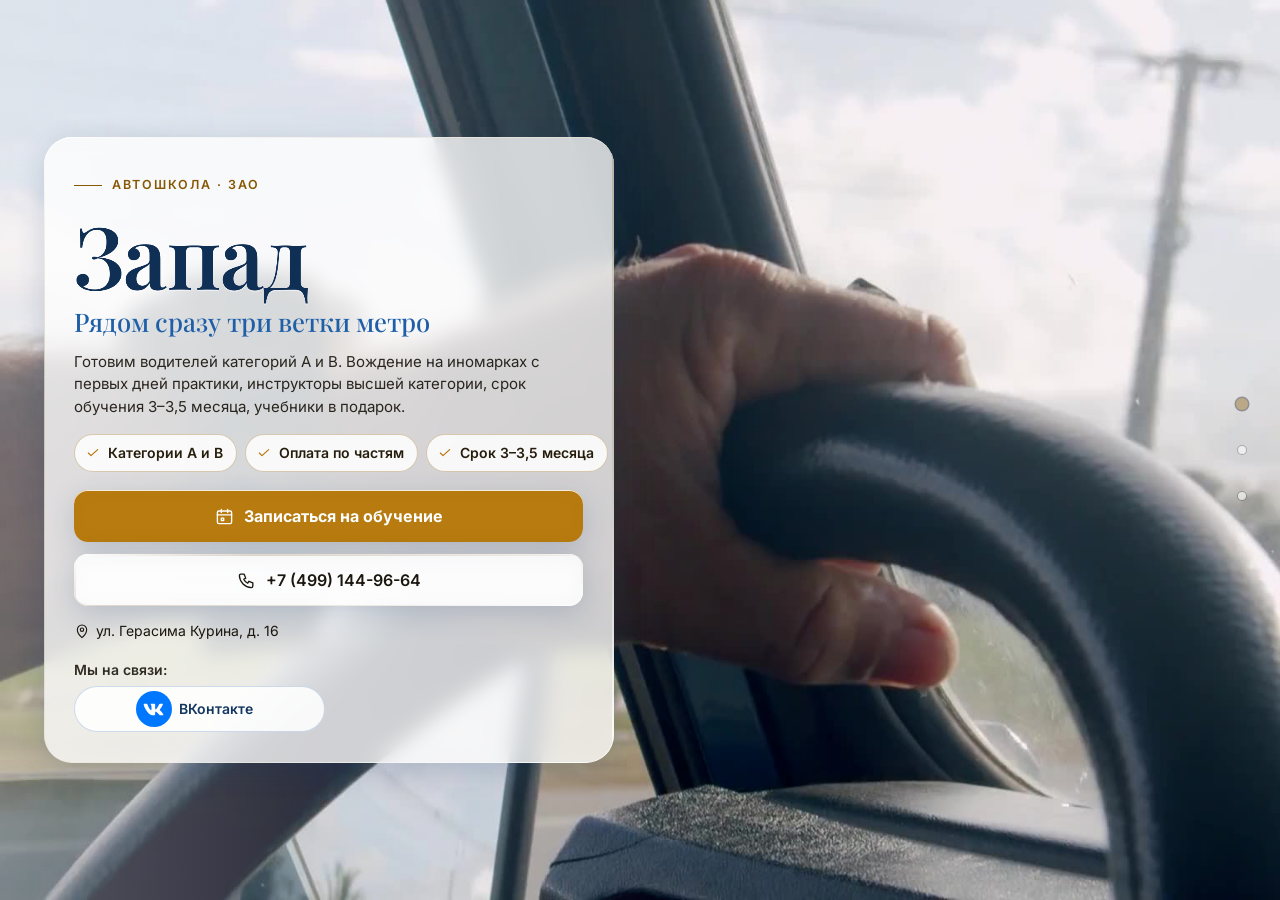
==== index.html @ fa7f4d14 "Автошкола: этап 1 — главная, цены, контакты" ====
<!DOCTYPE html>
<html lang="ru" data-theme="light">
<head>
<meta charset="utf-8">
<meta name="viewport" content="width=device-width, initial-scale=1, viewport-fit=cover">
<title>Автошкола «Запад» — права категорий A и B, Москва, Славянский бульвар, от 36 000 ₽</title>
<meta name="description" content="Автошкола «Запад» в ЗАО Москвы, ул. Герасима Курина, 16: категории A и B, вождение на иномарках, оплата по частям. Курс — от 36 000 ₽. Телефон +7 (499) 144-96-64.">
<meta name="robots" content="noindex, nofollow, noarchive">
<meta name="geo.region" content="RU-SPE">
<meta name="geo.placename" content="Санкт-Петербург">
<meta name="geo.position" content="59.8944504;30.4585142">
<meta name="ICBM" content="59.8944504, 30.4585142">
<meta property="og:type" content="website">
<meta property="og:locale" content="ru_RU">
<meta property="og:site_name" content="Автошкола «Запад»">
<meta property="og:title" content="Автошкола «Запад» — права категорий A и B, Москва, Славянский бульвар, от 36 000 ₽">
<meta property="og:description" content="Автошкола «Запад» в ЗАО Москвы, ул. Герасима Курина, 16: категории A и B, вождение на иномарках, оплата по частям. Курс — от 36 000 ₽. Телефон +7 (499) 144-96-64.">
<meta name="twitter:card" content="summary_large_image">
<meta name="twitter:title" content="Автошкола «Запад» — права категорий A и B, Москва, Славянский бульвар, от 36 000 ₽">
<meta name="twitter:description" content="Автошкола «Запад» в ЗАО Москвы, ул. Герасима Курина, 16: категории A и B, вождение на иномарках, оплата по частям. Курс — от 36 000 ₽. Телефон +7 (499) 144-96-64.">
<meta name="theme-color" content="#fef9f0">
<link rel="icon" href="data:image/svg+xml,%3Csvg%20xmlns%3D%22http%3A//www.w3.org/2000/svg%22%20viewBox%3D%220%200%2064%2064%22%3E%3Crect%20width%3D%2264%22%20height%3D%2264%22%20rx%3D%2214%22%20fill%3D%22%231f5fa8%22/%3E%3Ccircle%20cx%3D%2232%22%20cy%3D%2232%22%20r%3D%2217%22%20fill%3D%22none%22%20stroke%3D%22%23fff%22%20stroke-width%3D%225%22/%3E%3Ccircle%20cx%3D%2232%22%20cy%3D%2232%22%20r%3D%225%22%20fill%3D%22%23ffc54d%22/%3E%3C/svg%3E">
<script>document.documentElement.classList.add('js');try{var _i=parseInt(localStorage.getItem('nb_fs2'),10),_f=[1,1.15,1.3,1.5][_i];if(_f)document.documentElement.style.setProperty('--fs',_f)}catch(e){}</script>
<style id="hero-timing">:root{--hero-d:1.2s}</style>
<link rel="preload" as="image" href="img/hero-poster.jpg" fetchpriority="high">
<!-- шрифты лежат внутри сайта: Google Fonts у российской аудитории режется -->
<style>
@font-face{font-family:'Inter';font-style:normal;font-weight:400;font-display:swap;src:url(assets/fonts/inter-400-cyrillic-ext.woff2) format('woff2');unicode-range:U+0460-052F, U+1C80-1C8A, U+20B4, U+2DE0-2DFF, U+A640-A69F, U+FE2E-FE2F}
@font-face{font-family:'Inter';font-style:normal;font-weight:400;font-display:swap;src:url(assets/fonts/inter-400-cyrillic.woff2) format('woff2');unicode-range:U+0301, U+0400-045F, U+0490-0491, U+04B0-04B1, U+2116}
@font-face{font-family:'Inter';font-style:normal;font-weight:400;font-display:swap;src:url(assets/fonts/inter-400-latin-ext.woff2) format('woff2');unicode-range:U+0100-02BA, U+02BD-02C5, U+02C7-02CC, U+02CE-02D7, U+02DD-02FF, U+0304, U+0308, U+0329, U+1D00-1DBF, U+1E00-1E9F, U+1EF2-1EFF, U+2020, U+20A0-20AB, U+20AD-20C0, U+2113, U+2C60-2C7F, U+A720-A7FF}
@font-face{font-family:'Inter';font-style:normal;font-weight:400;font-display:swap;src:url(assets/fonts/inter-400-latin.woff2) format('woff2');unicode-range:U+0000-00FF, U+0131, U+0152-0153, U+02BB-02BC, U+02C6, U+02DA, U+02DC, U+0304, U+0308, U+0329, U+2000-206F, U+20AC, U+2122, U+2191, U+2193, U+2212, U+2215, U+FEFF, U+FFFD}
@font-face{font-family:'Inter';font-style:normal;font-weight:500;font-display:swap;src:url(assets/fonts/inter-500-cyrillic-ext.woff2) format('woff2');unicode-range:U+0460-052F, U+1C80-1C8A, U+20B4, U+2DE0-2DFF, U+A640-A69F, U+FE2E-FE2F}
@font-face{font-family:'Inter';font-style:normal;font-weight:500;font-display:swap;src:url(assets/fonts/inter-500-cyrillic.woff2) format('woff2');unicode-range:U+0301, U+0400-045F, U+0490-0491, U+04B0-04B1, U+2116}
@font-face{font-family:'Inter';font-style:normal;font-weight:500;font-display:swap;src:url(assets/fonts/inter-500-latin-ext.woff2) format('woff2');unicode-range:U+0100-02BA, U+02BD-02C5, U+02C7-02CC, U+02CE-02D7, U+02DD-02FF, U+0304, U+0308, U+0329, U+1D00-1DBF, U+1E00-1E9F, U+1EF2-1EFF, U+2020, U+20A0-20AB, U+20AD-20C0, U+2113, U+2C60-2C7F, U+A720-A7FF}
@font-face{font-family:'Inter';font-style:normal;font-weight:500;font-display:swap;src:url(assets/fonts/inter-500-latin.woff2) format('woff2');unicode-range:U+0000-00FF, U+0131, U+0152-0153, U+02BB-02BC, U+02C6, U+02DA, U+02DC, U+0304, U+0308, U+0329, U+2000-206F, U+20AC, U+2122, U+2191, U+2193, U+2212, U+2215, U+FEFF, U+FFFD}
@font-face{font-family:'Inter';font-style:normal;font-weight:600;font-display:swap;src:url(assets/fonts/inter-600-cyrillic-ext.woff2) format('woff2');unicode-range:U+0460-052F, U+1C80-1C8A, U+20B4, U+2DE0-2DFF, U+A640-A69F, U+FE2E-FE2F}
@font-face{font-family:'Inter';font-style:normal;font-weight:600;font-display:swap;src:url(assets/fonts/inter-600-cyrillic.woff2) format('woff2');unicode-range:U+0301, U+0400-045F, U+0490-0491, U+04B0-04B1, U+2116}
@font-face{font-family:'Inter';font-style:normal;font-weight:600;font-display:swap;src:url(assets/fonts/inter-600-latin-ext.woff2) format('woff2');unicode-range:U+0100-02BA, U+02BD-02C5, U+02C7-02CC, U+02CE-02D7, U+02DD-02FF, U+0304, U+0308, U+0329, U+1D00-1DBF, U+1E00-1E9F, U+1EF2-1EFF, U+2020, U+20A0-20AB, U+20AD-20C0, U+2113, U+2C60-2C7F, U+A720-A7FF}
@font-face{font-family:'Inter';font-style:normal;font-weight:600;font-display:swap;src:url(assets/fonts/inter-600-latin.woff2) format('woff2');unicode-range:U+0000-00FF, U+0131, U+0152-0153, U+02BB-02BC, U+02C6, U+02DA, U+02DC, U+0304, U+0308, U+0329, U+2000-206F, U+20AC, U+2122, U+2191, U+2193, U+2212, U+2215, U+FEFF, U+FFFD}
@font-face{font-family:'Inter';font-style:normal;font-weight:700;font-display:swap;src:url(assets/fonts/inter-700-cyrillic-ext.woff2) format('woff2');unicode-range:U+0460-052F, U+1C80-1C8A, U+20B4, U+2DE0-2DFF, U+A640-A69F, U+FE2E-FE2F}
@font-face{font-family:'Inter';font-style:normal;font-weight:700;font-display:swap;src:url(assets/fonts/inter-700-cyrillic.woff2) format('woff2');unicode-range:U+0301, U+0400-045F, U+0490-0491, U+04B0-04B1, U+2116}
@font-face{font-family:'Inter';font-style:normal;font-weight:700;font-display:swap;src:url(assets/fonts/inter-700-latin-ext.woff2) format('woff2');unicode-range:U+0100-02BA, U+02BD-02C5, U+02C7-02CC, U+02CE-02D7, U+02DD-02FF, U+0304, U+0308, U+0329, U+1D00-1DBF, U+1E00-1E9F, U+1EF2-1EFF, U+2020, U+20A0-20AB, U+20AD-20C0, U+2113, U+2C60-2C7F, U+A720-A7FF}
@font-face{font-family:'Inter';font-style:normal;font-weight:700;font-display:swap;src:url(assets/fonts/inter-700-latin.woff2) format('woff2');unicode-range:U+0000-00FF, U+0131, U+0152-0153, U+02BB-02BC, U+02C6, U+02DA, U+02DC, U+0304, U+0308, U+0329, U+2000-206F, U+20AC, U+2122, U+2191, U+2193, U+2212, U+2215, U+FEFF, U+FFFD}
@font-face{font-family:'Playfair Display';font-style:normal;font-weight:500;font-display:swap;src:url(assets/fonts/playfair-display-500-cyrillic.woff2) format('woff2');unicode-range:U+0301, U+0400-045F, U+0490-0491, U+04B0-04B1, U+2116}
@font-face{font-family:'Playfair Display';font-style:normal;font-weight:500;font-display:swap;src:url(assets/fonts/playfair-display-500-latin-ext.woff2) format('woff2');unicode-range:U+0100-02BA, U+02BD-02C5, U+02C7-02CC, U+02CE-02D7, U+02DD-02FF, U+0304, U+0308, U+0329, U+1D00-1DBF, U+1E00-1E9F, U+1EF2-1EFF, U+2020, U+20A0-20AB, U+20AD-20C0, U+2113, U+2C60-2C7F, U+A720-A7FF}
@font-face{font-family:'Playfair Display';font-style:normal;font-weight:500;font-display:swap;src:url(assets/fonts/playfair-display-500-latin.woff2) format('woff2');unicode-range:U+0000-00FF, U+0131, U+0152-0153, U+02BB-02BC, U+02C6, U+02DA, U+02DC, U+0304, U+0308, U+0329, U+2000-206F, U+20AC, U+2122, U+2191, U+2193, U+2212, U+2215, U+FEFF, U+FFFD}
@font-face{font-family:'Playfair Display';font-style:normal;font-weight:600;font-display:swap;src:url(assets/fonts/playfair-display-600-cyrillic.woff2) format('woff2');unicode-range:U+0301, U+0400-045F, U+0490-0491, U+04B0-04B1, U+2116}
@font-face{font-family:'Playfair Display';font-style:normal;font-weight:600;font-display:swap;src:url(assets/fonts/playfair-display-600-latin-ext.woff2) format('woff2');unicode-range:U+0100-02BA, U+02BD-02C5, U+02C7-02CC, U+02CE-02D7, U+02DD-02FF, U+0304, U+0308, U+0329, U+1D00-1DBF, U+1E00-1E9F, U+1EF2-1EFF, U+2020, U+20A0-20AB, U+20AD-20C0, U+2113, U+2C60-2C7F, U+A720-A7FF}
@font-face{font-family:'Playfair Display';font-style:normal;font-weight:600;font-display:swap;src:url(assets/fonts/playfair-display-600-latin.woff2) format('woff2');unicode-range:U+0000-00FF, U+0131, U+0152-0153, U+02BB-02BC, U+02C6, U+02DA, U+02DC, U+0304, U+0308, U+0329, U+2000-206F, U+20AC, U+2122, U+2191, U+2193, U+2212, U+2215, U+FEFF, U+FFFD}
/* ===== Notary site — generator stylesheet (light warm base, dark theme by toggle) ===== */
:root{
  --p100:#665230; --p90:#97825e; --p80:#bba887; --p70:#c2b9a9; --p50:#dad5ce; --p40:#e0dedb;
  --p30:#eeece9; --p20:#f1f1f0; --p10:#f8f8f8; --n100:#0e0f11; --n90:#3c404b; --n10:#fff;

  --bg:var(--p10); --bg2:var(--p20); --bg3:var(--p30); --card:var(--n10); --text:var(--n100); --muted:var(--n90);
  --line:var(--p50); --line2:var(--p40); --accent:var(--p90); --accent-d:var(--p100); --accent-l:var(--p80); --accent-soft:var(--p30);
  --on-accent:#fff; --shadow:0 1px 10px rgba(51,51,51,.10); --shadow-lg:0 12px 40px rgba(30,24,10,.14);
  --hero-ov1:rgba(14,15,17,.72); --hero-ov2:rgba(14,15,17,.30); --sec-ov:rgba(248,248,248,.72);
  --ok:#2e8b57; --bad:#b4453b;
  /* те же цвета составляющими: rgba() понимают все браузеры, color-mix() — нет */
  --bg-rgb:248,248,248; --card-rgb:255,255,255; --accent-rgb:151,130,94; --ok-rgb:46,139,87;

  --zc:var(--fs); --fs:1; --vwu:calc(1vw / var(--fs)); --vhu:calc(1vh / var(--fs));   /* масштаб текста (А−/А+) и «честные» vw/vh под ним */
  --hdr-h:68px; --bar-h:70px; --vh:calc(100*var(--vhu)); --gap:24px; --radius:14px; --radius-s:10px;
  --font:"Inter",Tahoma,Arial,sans-serif; --serif:"Playfair Display",Georgia,"Times New Roman",serif;
  --ease:cubic-bezier(.65,.05,.36,1); --speed:520ms;
}
html[data-theme="dark"]{
  --bg:#17150f; --bg2:#1d1a13; --bg3:#252117; --card:#221e15; --text:#f1ebdf; --muted:#b9ae98;
  --line:#3a3325; --line2:#2f2a1e; --accent:#c9b17f; --accent-d:#e0cf9f; --accent-l:#8d7b58; --accent-soft:#2a251a;
  --on-accent:#17150f; --shadow:0 1px 12px rgba(0,0,0,.45); --shadow-lg:0 14px 40px rgba(0,0,0,.55);
  --hero-ov1:rgba(10,9,6,.80); --hero-ov2:rgba(10,9,6,.40); --sec-ov:rgba(16,15,12,.76);
  --bg-rgb:23,21,15; --card-rgb:34,30,21; --accent-rgb:201,177,127;
}

*,*::before,*::after{box-sizing:border-box}
/* А−/А+: весь сайт — шапка, плашки, меню, формы, окна — растёт пропорционально, как при увеличении масштаба в браузере */
html{-webkit-text-size-adjust:100%;scroll-behavior:auto;zoom:var(--fs,1)}
html,body{height:100%;margin:0;overflow:hidden;background:var(--bg);color:var(--text);
  font-family:var(--font);font-size:16px;line-height:1.55;-webkit-font-smoothing:antialiased}
body{overscroll-behavior:none;position:relative}
a{color:inherit;text-decoration:none}
img{display:block;max-width:100%}
button{font:inherit;color:inherit;background:none;border:0;padding:0;cursor:pointer}
input,select,textarea{font:inherit;color:inherit}
h1,h2,h3,h4,p{margin:0}
ul{margin:0;padding:0;list-style:none}
svg{display:block}
.ico{width:22px;height:22px;stroke:currentColor;fill:none;stroke-width:1.7;stroke-linecap:round;stroke-linejoin:round;flex:none}
.vh{position:absolute!important;width:1px;height:1px;overflow:hidden;clip:rect(0 0 0 0);white-space:nowrap}

/* ---------- typography helpers ---------- */
.kicker{display:inline-flex;align-items:center;gap:10px;font-size:13px;font-weight:600;letter-spacing:.14em;text-transform:uppercase;color:var(--accent)}
.kicker::before{content:"";width:28px;height:1px;background:var(--accent)}
.h2{font-size:clamp(26px,calc(3.2*var(--vwu,1vw)),40px);font-weight:600;letter-spacing:-.02em;line-height:1.12;margin-top:10px}
.lead{color:var(--muted);font-size:17px;max-width:640px;margin-top:12px}
.sec-head{margin-bottom:28px}
#contacts .sec-head{margin-bottom:18px}

/* ---------- buttons ---------- */
.btn{display:inline-flex;align-items:center;justify-content:center;gap:10px;min-height:48px;padding:0 22px;border-radius:999px;
  font-weight:600;font-size:15px;line-height:1;border:1.5px solid transparent;transition:background .25s,color .25s,border-color .25s,transform .2s,box-shadow .25s;white-space:nowrap}
.btn:active{transform:translateY(1px)}
.btn-primary{background:var(--accent-d);color:var(--on-accent);border-color:var(--accent-d)}
.btn-primary:hover{background:var(--accent);border-color:var(--accent);color:#fff}
html[data-theme="dark"] .btn-primary:hover{color:#17150f}
.btn-ghost{border-color:var(--line);color:var(--text);background:var(--card)}
.btn-ghost:hover{border-color:var(--accent);color:var(--accent-d)}
.btn-light{background:rgba(255,255,255,.14);color:#fff;border-color:rgba(255,255,255,.55);backdrop-filter:blur(6px)}
.btn-light:hover{background:#fff;color:var(--n100)}
.btn-white{background:#fff;color:var(--n100);border-color:#fff}
.btn-white:hover{background:var(--p30);border-color:var(--p30)}
.btn .ico{width:18px;height:18px}
.btn-sm{min-height:44px;padding:0 16px;font-size:14px}

/* ---------- header ---------- */
.hdr{position:fixed;top:0;left:0;right:0;height:var(--hdr-h);z-index:200;display:flex;align-items:center;
  zoom:calc(1 / var(--zc,1)); --vwu:1vw; --vhu:1vh;   /* А−/А+ шапку не трогают: она всегда как при 100 % (страница в zoom, шапка — встречный zoom) */
  background:rgba(var(--bg-rgb),.88);backdrop-filter:blur(12px);-webkit-backdrop-filter:blur(12px);
  border-bottom:1px solid var(--line2);transition:background .3s}
.hdr-in{width:100%;max-width:1280px;margin:0 auto;padding:0 28px;display:flex;align-items:center;gap:24px}
.brand{display:flex;align-items:center;gap:12px;min-width:0;min-height:44px}
.mono-img{object-fit:contain;background:#fff;padding:2px;box-sizing:border-box}
.mono{width:42px;height:42px;border-radius:12px;background:var(--accent-d);color:var(--on-accent);display:grid;place-items:center;
  font-family:var(--serif);font-size:20px;font-weight:600;flex:none;letter-spacing:.02em}
.brand-t{display:flex;flex-direction:column;line-height:1.15;min-width:0}
.brand-n{font-weight:600;font-size:15px;white-space:nowrap;overflow:hidden;text-overflow:ellipsis}
.brand-s{font-size:13px;color:var(--muted);white-space:nowrap;overflow:hidden;text-overflow:ellipsis}
.nav{display:flex;align-items:center;gap:4px;margin-left:auto}
.nav > li{position:relative}
.nav-a{display:inline-flex;align-items:center;gap:6px;min-height:44px;padding:10px 12px;border-radius:8px;font-size:14px;font-weight:500;color:var(--text);opacity:.8;transition:opacity .2s,background .2s}
.nav-a:hover,.nav-a.cur,.nav > li.open > .nav-a{opacity:1;background:var(--bg3)}
.nav-a .chev{width:14px;height:14px;transition:transform .25s}
.nav > li.open > .nav-a .chev{transform:rotate(180deg)}
.hdr-tools{display:flex;align-items:center;gap:6px;margin-left:8px}
.tool{width:44px;height:44px;border-radius:10px;display:grid;place-items:center;color:var(--text);opacity:.8;transition:background .2s,opacity .2s}
.tool:hover{background:var(--bg3);opacity:1}
.tool .ico{width:20px;height:20px}
.tool-lang{width:auto;padding:0 10px;gap:6px;font-size:13px;font-weight:600;letter-spacing:.04em;display:flex;align-items:center}
.lang-wrap{position:relative}
.lang-dd{position:absolute;right:0;top:calc(100% + 8px);background:var(--card);border:1px solid var(--line);border-radius:12px;box-shadow:var(--shadow-lg);
  padding:6px;min-width:190px;display:none;z-index:210}
.lang-wrap.open .lang-dd{display:block}
.lang-dd button,.lang-dd a{display:flex;width:100%;align-items:center;gap:10px;min-height:44px;padding:9px 12px;border-radius:8px;font-size:14px;text-align:left}
.lang-dd button:hover,.lang-dd a:hover{background:var(--bg3)}
.lang-dd button.cur,.lang-dd a.cur{color:var(--accent-d);font-weight:600}
.lang-dd b{font-size:13px;letter-spacing:.08em;width:26px;color:var(--muted)}
.hdr-book{margin-left:4px}
.burger{display:none}
.moon,.sun{display:none}
html[data-theme="dark"] .sun{display:block}
html:not([data-theme="dark"]) .moon{display:block}

/* mega menu */
.mega{position:absolute;left:50%;top:calc(100% + 10px);transform:translateX(-50%);width:min(980px,calc(calc(100*var(--vwu,1vw)) - 40px));
  background:var(--card);border:1px solid var(--line);border-radius:16px;box-shadow:var(--shadow-lg);padding:20px;display:none;z-index:210}
.nav > li.open > .mega{display:block}
.mega-head{display:flex;justify-content:space-between;align-items:baseline;gap:16px;padding:0 6px 14px;border-bottom:1px solid var(--line2);margin-bottom:12px}
.mega-head b{font-size:14px}
.mega-head span{font-size:13px;color:var(--muted)}
.mega-grid{display:grid;grid-template-columns:repeat(2,1fr);gap:4px}
.mega-it{display:flex;gap:12px;align-items:flex-start;padding:10px 12px;border-radius:10px;text-align:left;width:100%;transition:background .2s}
.mega-it:hover{background:var(--bg3)}
.mega-it .cic{width:38px;height:38px;border-radius:10px;background:var(--accent-soft);color:var(--accent-d);display:grid;place-items:center;flex:none}
.mega-it .cic .ico{width:20px;height:20px}
.mega-it b{display:block;font-size:14px;font-weight:600}
.mega-it small{display:block;font-size:13px;color:var(--muted);line-height:1.35;margin-top:2px}
.mega-it em{font-style:normal;font-size:13px;color:var(--accent);margin-top:3px;display:block}

/* mobile menu */
.mmenu{position:fixed;top:calc(var(--hdr-h) / var(--zc,1));left:0;right:0;bottom:var(--bar-h);z-index:190;background:var(--bg);overflow-y:auto;padding:14px 18px 30px;display:none}
.mmenu.open{display:block}
.mmenu a,.mmenu .macc > button{display:flex;align-items:center;justify-content:space-between;width:100%;padding:14px 6px;border-bottom:1px solid var(--line2);font-size:17px;font-weight:500;text-align:left}
.mmenu .macc > button .chev{width:18px;height:18px;transition:transform .25s}
.mmenu .macc.open > button .chev{transform:rotate(180deg)}
.mmenu .macc-list{display:none;padding:4px 0 8px}
.mmenu .macc.open .macc-list{display:block}
.mmenu .macc-list button{display:flex;align-items:center;gap:12px;width:100%;padding:11px 8px;border-radius:10px;text-align:left;font-size:15px}
.mmenu .macc-list button:hover{background:var(--bg3)}
.mmenu .macc-list .cic{width:32px;height:32px;border-radius:8px;background:var(--accent-soft);color:var(--accent-d);display:grid;place-items:center;flex:none}
.mmenu .macc-list .cic .ico{width:17px;height:17px}
.mmenu-foot{display:flex;flex-wrap:wrap;gap:8px;margin-top:18px}
.mmenu-foot .btn{flex:1}

/* ---------- full-page scroller ---------- */
.fp{position:relative;width:100%;height:var(--vh);overflow:hidden}
.fp-track{will-change:transform;transition:transform var(--speed) var(--ease)}
.fp-track.no-anim{transition:none}
.sec{position:relative;height:var(--vh);width:100%;overflow:hidden}
.sec-scroll{height:100%;overflow-y:auto;overflow-x:hidden;display:flex;flex-direction:column;
  padding:calc(var(--hdr-h) / var(--zc,1) + 20px) 28px calc(var(--bar-h) + 96px);-webkit-overflow-scrolling:touch;scrollbar-width:thin;scrollbar-color:var(--line) transparent}
.wrap{margin:auto;width:100%;max-width:1180px}
.sec-alt{background:var(--bg2)}

/* reveal animation */
.rv{opacity:0;transform:translateY(18px);transition:opacity .7s ease,transform .7s ease;transition-delay:calc(var(--i,0) * 90ms)}
.sec.active .rv{opacity:1;transform:none}

/* side dots */
.dots{position:fixed;right:16px;top:50%;transform:translateY(-50%);z-index:150;display:flex;flex-direction:column;gap:2px}
.dots button{position:relative;width:44px;height:44px;display:grid;place-items:center}
.dots button::after{content:"";width:8px;height:8px;border-radius:50%;background:var(--muted);opacity:.45;transition:transform .25s,opacity .25s,background .25s}
.dots button:hover::after{opacity:.9}
.dots button.cur::after{background:var(--accent);opacity:1;transform:scale(1.5)}
.dots button span{position:absolute;right:32px;top:50%;transform:translateY(-50%) translateX(6px);background:var(--n100);color:#fff;font-size:13px;
  padding:5px 10px;border-radius:6px;white-space:nowrap;opacity:0;pointer-events:none;transition:opacity .2s,transform .2s}
.dots button:hover span{opacity:1;transform:translateY(-50%)}
.sec-hero ~ .dots{color:#fff}
body[data-sec="0"] .dots button::after{background:#fff}
body[data-sec="0"] .dots button.cur::after{background:var(--p80)}

.sec:not(.sec-hero) .sec-scroll{position:relative;z-index:1}

.status{display:inline-flex;align-items:center;gap:8px;padding:8px 14px 8px 10px;border-radius:999px;background:rgba(255,255,255,.12);border:1px solid rgba(255,255,255,.28);font-size:13px;backdrop-filter:blur(6px)}
.status i{width:9px;height:9px;border-radius:50%;background:#7bd389;box-shadow:0 0 0 3px rgba(123,211,137,.28)}
.status.closed i{background:#f08a7e;box-shadow:0 0 0 3px rgba(240,138,126,.28)}
.status.soon i{background:#f0c674;box-shadow:0 0 0 3px rgba(240,198,116,.28)}
.status span{opacity:.85}
.addr-link{display:inline-flex;align-items:center;gap:6px;border-bottom:1px solid currentColor;padding:13px 0 14px;margin:-13px 0 -14px;transition:color .2s}
.addr-link:hover{color:var(--accent)}
.addr-link .ico{width:16px;height:16px}

/* ---------- services ---------- */
.svc-grid{display:grid;grid-template-columns:repeat(5,1fr);gap:14px}
.svc{display:flex;flex-direction:column;align-items:flex-start;gap:10px;padding:18px 16px 16px;border-radius:var(--radius);background:var(--card);border:1px solid var(--line2);
  text-align:left;min-height:170px;transition:transform .25s,box-shadow .25s,border-color .25s;position:relative}
.svc:hover{transform:translateY(-3px);box-shadow:var(--shadow-lg);border-color:var(--accent-l)}
.svc .cic{width:44px;height:44px;border-radius:12px;background:var(--accent-soft);color:var(--accent-d);display:grid;place-items:center}
.svc b{font-size:15px;font-weight:600;line-height:1.3}
.svc small{font-size:13px;color:var(--muted);line-height:1.35}
.svc em{font-style:normal;font-size:13px;color:var(--accent);margin-top:auto;padding-top:6px;display:inline-flex;align-items:center;gap:4px}
.svc em .ico{width:12px;height:12px}

/* ---------- about ---------- */
.about{display:grid;grid-template-columns:1.15fr .85fr;gap:48px;align-items:start}
.about-txt p{color:var(--muted);margin-top:14px;font-size:16px}
.about-txt p:first-of-type{color:var(--text)}
.quote{margin-top:22px;padding:16px 20px;border-left:3px solid var(--accent);background:var(--card);border-radius:0 12px 12px 0;font-family:var(--serif);font-size:18px;line-height:1.45;color:var(--text)}
.creds{display:grid;gap:10px}
.cred{display:flex;gap:14px;align-items:center;padding:14px 16px;border-radius:12px;background:var(--card);border:1px solid var(--line2)}
.cred .cic{width:40px;height:40px;border-radius:10px;background:var(--accent-soft);color:var(--accent-d);display:grid;place-items:center;flex:none}
.cred .cic .ico{width:20px;height:20px}
.cred small{display:block;font-size:13px;color:var(--muted);text-transform:uppercase;letter-spacing:.06em}
.cred b{display:block;font-size:15px;font-weight:600;line-height:1.3}
.chips{display:flex;flex-wrap:wrap;gap:8px;margin-top:16px}
.chips li{padding:8px 14px;border-radius:999px;border:1px solid var(--accent-l);color:var(--accent-d);font-size:13.5px;font-weight:500;background:var(--card)}
.strong-lbl{margin-top:22px;font-size:13px;text-transform:uppercase;letter-spacing:.1em;color:var(--muted)}

/* ---------- how ---------- */
.steps{display:grid;grid-template-columns:repeat(5,1fr);gap:16px;position:relative;margin-top:14px}
.steps::before{content:"";position:absolute;left:8%;right:8%;top:30px;height:1px;background:var(--line)}
.step{position:relative;padding:0 8px}
.step-n{width:60px;height:60px;border-radius:50%;background:var(--card);border:1.5px solid var(--accent-l);color:var(--accent-d);display:grid;place-items:center;
  font-family:var(--serif);font-size:24px;font-weight:600;position:relative;z-index:1;transition:background .4s,color .4s}
.sec.active .step-n{animation:pop .6s var(--ease) both;animation-delay:calc(var(--i) * 140ms + 150ms)}
@keyframes pop{0%{transform:scale(.6);opacity:0}60%{transform:scale(1.08);opacity:1}100%{transform:scale(1)}}
.step b{display:block;margin-top:16px;font-size:17px;font-weight:600}
.step p{color:var(--muted);font-size:14.5px;margin-top:6px}

/* ---------- reviews ---------- */
.reviews{display:grid;grid-template-columns:300px 1fr;gap:28px;align-items:start}
.rsum{background:var(--card);border:1px solid var(--line2);border-radius:var(--radius);padding:26px 24px;text-align:center}
.rsum .big{font-family:var(--serif);font-size:64px;line-height:1;font-weight:500;color:var(--accent-d)}
.stars{display:inline-flex;gap:3px;--fill:100%}
.stars svg{width:20px;height:20px}
.stars .st{fill:var(--line);stroke:none}
.stars .st.on{fill:#e7b73b}
.stars .st.half{fill:url(#halfgrad)}
.rsum .stars{margin-top:8px}
.rsum p{color:var(--muted);font-size:13.5px;margin-top:10px;line-height:1.4}
.rsum .btn{margin-top:16px;width:100%}
.rsum .gis{display:block;margin:10px 0 -14px;padding:14px 0;font-size:13px;color:var(--accent-d);text-decoration:underline;text-underline-offset:3px}
.rgrid{display:grid;grid-template-columns:repeat(2,1fr);gap:14px}
.rev{background:var(--card);border:1px solid var(--line2);border-radius:var(--radius);padding:20px;display:flex;flex-direction:column;gap:10px}
.rev .stars svg{width:15px;height:15px}
.rev p{font-size:14.5px;line-height:1.5;flex:1}
.rev p::before{content:"“";font-family:var(--serif);color:var(--accent);font-size:22px;line-height:0;margin-right:4px;vertical-align:-6px}
.rev-meta{display:flex;flex-wrap:wrap;justify-content:space-between;gap:4px 10px;align-items:baseline;font-size:13px;color:var(--muted)}
.rev-meta b{color:var(--text);font-weight:600}
.rev-src{display:inline-flex;align-items:center;gap:5px;white-space:nowrap;margin-left:auto}
.rev-src i{width:6px;height:6px;border-radius:50%;background:var(--accent)}
.rev-sample{color:var(--muted);font-style:italic;opacity:.85}
.rev-real{color:var(--accent-d);font-weight:600}
.rev-real i{background:var(--ok)}
.rev-is-real{border-color:var(--accent-l)}
.demo-note{margin-top:14px;max-width:760px;font-size:13.5px;line-height:1.45;color:var(--muted);background:var(--accent-soft);
  border-left:3px solid var(--accent);border-radius:0 8px 8px 0;padding:8px 12px}
.rnote{margin-top:14px;font-size:13px;color:var(--muted)}

/* ---------- faq ---------- */
.faq{display:grid;grid-template-columns:1fr 1fr;gap:0 32px;align-items:start}
.faq-col{display:flex;flex-direction:column}
.fq{border-bottom:1px solid var(--line)}
.fq > button{display:flex;width:100%;align-items:center;justify-content:space-between;gap:16px;min-height:44px;padding:16px 4px;text-align:left;font-weight:600;font-size:15.5px;line-height:1.35}
.fq > button .pl{width:26px;height:26px;border-radius:50%;border:1px solid var(--line);display:grid;place-items:center;flex:none;color:var(--accent-d);transition:transform .3s,background .3s}
.fq > button .pl .ico{width:14px;height:14px}
.fq.open > button .pl{transform:rotate(45deg);background:var(--accent-soft)}
.fq-a{display:grid;grid-template-rows:0fr;transition:grid-template-rows .35s var(--ease)}
.fq.open .fq-a{grid-template-rows:1fr}
.fq-a > div{overflow:hidden}
.fq-a p{color:var(--muted);font-size:14.5px;padding:0 4px 16px;line-height:1.55}
.fq-a .faq-note{font-size:13px;color:var(--accent-d);padding-bottom:6px}
.fq-a .faq-note:empty{display:none}

/* ---------- contacts ---------- */
.contacts{display:grid;grid-template-columns:1fr 1.05fr 1fr;gap:18px;align-items:stretch}
.contacts .cbox{padding:16px 18px}
.cbox{background:var(--card);border:1px solid var(--line2);border-radius:var(--radius);padding:20px}
.cl{display:grid;gap:12px}
.cl li{display:flex;gap:12px;align-items:flex-start}
.cl .cic{width:36px;height:36px;border-radius:10px;background:var(--accent-soft);color:var(--accent-d);display:grid;place-items:center;flex:none}
.cl .cic .ico{width:18px;height:18px}
.cl small{display:block;font-size:13px;color:var(--muted);text-transform:uppercase;letter-spacing:.06em}
.cl b{display:block;font-weight:500;font-size:15px;line-height:1.4}
.cl a.tel,.cl a.mail{display:block;padding:14px 0;margin:-14px 0}
.cl a.tel:hover,.cl a.mail:hover{color:var(--accent-d)}
.hours-link{display:inline-block;font-size:13px;color:var(--accent-d);text-decoration:underline;text-underline-offset:3px;padding:14px 0;margin:-14px 0}
.cl .msgs{display:flex;gap:8px;margin-top:4px;flex-wrap:wrap}
.cl .msgs a{display:inline-flex;align-items:center;gap:6px;padding:6px 10px;border-radius:8px;border:1px solid var(--line);font-size:13px;min-height:44px}
.cl .msgs a .ico{width:16px;height:16px}
.mapbox{display:flex;flex-direction:column;gap:12px;padding:12px}
.map{flex:1;min-height:280px;border-radius:10px;overflow:hidden;border:1px solid var(--line);background:var(--bg3);position:relative}
.map iframe{width:100%;height:100%;border:0;position:absolute;inset:0}
.map-actions{display:flex;gap:8px;flex-wrap:wrap}
.map-actions .btn{flex:1;min-height:44px;font-size:14px;padding:0 12px}

/* form */
.form h3{font-size:19px;font-weight:600}
.form .fdesc{color:var(--muted);font-size:13.5px;margin-top:6px}
.fg{display:grid;gap:8px;margin-top:12px}
.f2{display:grid;grid-template-columns:1fr 1fr;gap:10px}
.fld{display:flex;flex-direction:column;gap:4px}
.fld label{font-size:13px;color:var(--muted);font-weight:500}
.fld input,.fld select,.fld textarea{width:100%;background:var(--bg);border:1px solid var(--line);border-radius:10px;padding:8px 12px;font-size:14px;transition:border-color .2s,box-shadow .2s;min-height:44px}
.fld textarea{min-height:48px;resize:vertical}
.fld input:focus,.fld select:focus,.fld textarea:focus{outline:0;border-color:var(--accent);box-shadow:0 0 0 3px rgba(var(--accent-rgb),.22)}
.fld.err input,.fld.err select{border-color:var(--bad)}
.ferr{font-size:13px;color:var(--bad);display:none}
.fld.err .ferr{display:block}
.fnote{font-size:13px;color:var(--muted);margin-top:8px;line-height:1.4}
.fok{display:none;margin-top:10px;padding:10px 12px;border-radius:10px;background:rgba(var(--ok-rgb),.12);color:var(--ok);font-size:13.5px}
.fok.show{display:block}

.foot{margin-top:18px;padding-top:12px;padding-left:250px;flex-wrap:nowrap;align-items:flex-start;border-top:1px solid var(--line2);display:flex;justify-content:space-between;gap:16px;flex-wrap:wrap;font-size:13px;color:var(--muted)}
.foot p{max-width:none}
.foot .fl{white-space:nowrap;flex:none}
.foot .fl a{margin-left:14px;padding:14px 0;margin-top:-14px;margin-bottom:-14px;display:inline-block;min-width:44px;text-align:center;text-decoration:underline;text-underline-offset:3px}

/* ---------- bottom bar ---------- */
.bar{position:fixed;inset:auto 0 0;z-index:300;background:var(--card);box-shadow:0 -1px 10px rgba(51,51,51,.1);border-top:1px solid var(--line2);
  padding:6px 0;padding-bottom:calc(6px + env(safe-area-inset-bottom,0px))}
.bar-in{display:flex;justify-content:space-around;align-items:center;max-width:1080px;margin:0 auto}
.bi{display:flex;flex-direction:column;align-items:center;gap:5px;padding:8px 24px;border-radius:10px;font-size:13.5px;line-height:1;color:var(--text);opacity:.65;
  transition:opacity .3s,background .3s,color .3s;flex:1;max-width:190px;min-width:0}
.bi span{white-space:nowrap;max-width:100%;overflow:hidden;text-overflow:ellipsis}
.bi .ico{width:24px;height:24px}
.bi:hover{opacity:1;background:var(--bg3)}
.bi.cur{opacity:1;color:var(--accent-d)}


/* ---------- modals ---------- */
.modal{position:fixed;inset:0;z-index:400;background:rgba(14,15,17,.62);display:none;align-items:center;justify-content:center;padding:20px}
.modal.open{display:flex}
.mbox{background:var(--card);color:var(--text);border-radius:18px;width:100%;max-width:560px;max-height:min(calc(86*var(--vhu,1vh)),860px);overflow:auto;padding:26px 26px 22px;position:relative;box-shadow:var(--shadow-lg);
  animation:mup .3s var(--ease)}
@keyframes mup{from{opacity:0;transform:translateY(16px) scale(.98)}to{opacity:1;transform:none}}
.mbox-lg{max-width:760px}
.mclose{position:absolute;top:12px;right:12px;width:44px;height:44px;border-radius:50%;display:grid;place-items:center;color:var(--muted)}
.mclose:hover{background:var(--bg3);color:var(--text)}
.mbox h3{font-size:22px;font-weight:600;padding-right:36px}
.mbox .msub{color:var(--muted);font-size:14px;margin-top:4px}
.hours-t{width:100%;border-collapse:collapse;margin-top:16px;font-size:15px}
.hours-t td{padding:9px 6px;border-bottom:1px solid var(--line2)}
.hours-t td:last-child{text-align:right;font-weight:500;white-space:nowrap}
.hours-t tr.today td{color:var(--accent-d);font-weight:600}
.hours-t tr.today td:first-child::after{content:" · " attr(data-today);font-weight:400;font-size:13px;color:var(--muted)}
.hours-t tr.off td:last-child{color:var(--muted);font-weight:400}
.mnote{margin-top:14px;padding:12px 14px;border-radius:10px;background:var(--bg2);font-size:13.5px;color:var(--muted)}
.mnote b{display:block;color:var(--text);margin-bottom:3px;font-size:13px}
.mcontacts{display:flex;flex-wrap:wrap;gap:8px;margin-top:14px}
.mcontacts a{display:inline-flex;align-items:center;gap:7px;min-height:44px;padding:9px 13px;border-radius:10px;border:1px solid var(--line);font-size:13.5px}
.mcontacts a .ico{width:16px;height:16px}
.mcontacts a:hover{border-color:var(--accent)}
/* способы записи: позвонить, написать на почту, заказать обратный звонок */
.bk-opts{display:grid;gap:10px;margin-top:14px}
.bk-opt{display:flex;align-items:center;gap:14px;min-height:60px;padding:10px 16px;border-radius:14px;border:1px solid var(--line);background:var(--bg3);color:var(--text);font-size:16px;font-weight:600;text-align:left;text-decoration:none;transition:border-color .2s,background .2s}
.bk-opt:hover{border-color:var(--accent);background:var(--accent-soft)}
.bk-opt .ico{width:24px;height:24px;color:var(--accent-d);flex:none}
.bk-opt small{display:block;font-weight:400;font-size:13px;color:var(--muted);margin-top:1px}
.mbox-book{max-width:440px}
/* оплата значками, подпись у общего телефона */
.pay-pills{display:flex;flex-wrap:wrap;gap:6px;margin-top:5px}
.pay-pill{display:inline-flex;align-items:center;gap:6px;padding:4px 11px 4px 9px;border-radius:999px;border:1px solid var(--line);background:var(--bg3);font-size:13px;font-weight:600;line-height:1.3;white-space:nowrap}
.pay-pill .ico{width:15px;height:15px;color:var(--accent-d)}
.pay-pill.pay-logo{background:#fff;border-color:rgba(0,0,0,.12);padding:3px 11px;min-height:28px}
.pay-pill.pay-logo img{display:block;height:17px;width:auto}
.pay-pill.pay-logo img[src$="sbp.svg"]{height:20px}

.brand-t{display:flex;flex-direction:column;justify-content:center;gap:2px;line-height:1.1;min-width:0}
.brand-s{display:block;font-size:10.5px;font-weight:600;letter-spacing:.16em;text-transform:uppercase;color:var(--muted);white-space:nowrap;overflow:visible;text-overflow:clip}
.brand-n{font-size:16px;font-weight:600;white-space:nowrap;overflow:visible;text-overflow:clip}
.nav-a{white-space:nowrap}
#navServices{position:static}
.mega{max-height:calc(calc(100*var(--vhu,1vh)) - var(--hdr-h) - 24px);overflow-y:auto;top:calc(100% + 6px);width:min(980px,calc(calc(100*var(--vwu,1vw)) - 32px))}
@media screen and (max-width:760px){.mega-grid{grid-template-columns:1fr}}
@media screen and (max-width:479px){.brand-t{display:flex}.brand-s{font-size:9px;letter-spacing:.14em}.brand-n{font-size:12.5px;white-space:normal;line-height:1.12}}
.bk-inline{grid-template-columns:repeat(3,1fr);gap:8px}
.bk-inline .bk-opt{flex-direction:column;justify-content:center;gap:5px;min-height:76px;padding:9px 6px;font-size:13.5px;text-align:center;line-height:1.2}
.bk-inline .bk-opt .ico{width:22px;height:22px}
.bk-inline .bk-opt small{display:none}
/* services modal */
.svc-list{margin-top:16px;display:grid;grid-template-columns:1fr 1fr;gap:6px}
.svc-list button{display:flex;gap:10px;align-items:center;width:100%;min-height:44px;text-align:left;padding:10px 12px;border-radius:10px;font-size:14px;line-height:1.35;border:1px solid var(--line2);background:var(--bg)}
.svc-list button:hover{border-color:var(--accent);background:var(--accent-soft)}
.svc-list button .ico{width:16px;height:16px;color:var(--accent);margin-top:2px}
.mhint{font-size:13px;color:var(--muted);margin-top:12px}
.mhead{display:flex;gap:14px;align-items:center;padding-right:36px}
.mhead .cic{width:48px;height:48px;border-radius:12px;background:var(--accent-soft);color:var(--accent-d);display:grid;place-items:center;flex:none}

/* ---------- responsive ---------- */
@media (max-width:1200px){
  .svc-grid{grid-template-columns:repeat(5,1fr)}
  .svc{min-height:160px;padding:14px}
  .svc small{display:none}
}
@media screen and (max-width:991px){
  :root{--hdr-h:62px}
  .nav,.hdr-book{display:none}
  .burger{display:grid}
  .hdr-in{padding:0 18px;gap:12px}
}
@media (max-width:991px){
  :root{--bar-h:64px}
  .sec-scroll{padding:calc(var(--hdr-h) / var(--zc,1) + 16px) 22px calc(var(--bar-h) + 96px)}
  .dots{right:8px;gap:8px}
  .dots button span{display:none}
  .svc-grid{grid-template-columns:repeat(3,1fr);gap:10px}
  .svc{min-height:0}
  .about{grid-template-columns:1fr;gap:22px}
  .steps{grid-template-columns:repeat(5,1fr);gap:10px}
  .step-n{width:48px;height:48px;font-size:20px}
  .step b{font-size:15px}.step p{font-size:13px}
  .reviews{grid-template-columns:1fr;gap:16px}
  .rsum{display:flex;align-items:center;gap:18px;text-align:left;padding:16px 18px}
  .rsum .big{font-size:44px}.rsum .stars{margin:0}.rsum p{margin:0;flex:1}.rsum .btn{margin:0;width:auto}.rsum .gis{display:none}
  .faq{grid-template-columns:1fr;gap:0}
  .contacts{grid-template-columns:1fr 1fr}
  .foot{padding-left:0}
  .contacts .form{grid-column:1 / -1}
  .map{min-height:240px}
  .bi{padding:10px 12px;font-size:13px}
}
@media (max-width:767px){
  :root{--bar-h:62px}
  .h2{font-size:26px}
  .lead{font-size:15px}
  .sec-head{margin-bottom:18px}
  .sec-scroll{padding-left:16px;padding-right:16px}
  .svc-grid{grid-template-columns:repeat(2,1fr);gap:10px}
  .svc{padding:12px;gap:8px}
  .svc .cic{width:36px;height:36px}
  .svc b{font-size:13.5px}
  .svc em{display:none}
  .steps{grid-template-columns:1fr;gap:12px}
  .steps::before{left:24px;right:auto;top:10px;bottom:10px;height:auto;width:1px}
  .step{display:grid;grid-template-columns:48px 1fr;gap:14px;align-items:start;padding:0}
  .step-n{grid-row:1 / span 2}
  .step b{margin-top:10px;grid-column:2}
  .step p{grid-column:2;margin-top:2px}
  .rgrid{display:flex;overflow-x:auto;gap:12px;scroll-snap-type:x mandatory;padding-bottom:8px;margin:0 -16px;padding-left:16px;padding-right:16px;scrollbar-width:none}
  .rgrid::-webkit-scrollbar{display:none}
  .rev{flex:0 0 82%;scroll-snap-align:start}
  .rsum{flex-wrap:wrap;gap:12px}
  .rsum p{flex-basis:100%}
  .contacts{grid-template-columns:1fr;gap:14px}
  .contacts .form{grid-column:auto}
  .cbox{padding:16px}
  .map{min-height:220px}
  .f2{grid-template-columns:1fr}
  .foot{flex-direction:column;gap:8px;padding-left:0}
  .bi{padding:8px 4px;font-size:13px;gap:4px}
  .bi .ico{width:22px;height:22px}
  .sec-scroll{padding-bottom:calc(var(--bar-h) + 66px)}
  .mmenu{padding-bottom:80px}
  .demo-note{font-size:13px;padding:7px 10px}
  .mbox{padding:22px 18px 18px;border-radius:16px}
  .svc-list{grid-template-columns:1fr}
  .dots{right:6px;gap:0}
  .dots button{width:44px;height:44px}
  .dots button::after{width:6px;height:6px}
}
@media screen and (max-width:479px){
  :root{--hdr-h:58px}
  .mono{width:36px;height:36px;font-size:17px;border-radius:10px}
  .brand-n{font-size:14px}
  /* тапы в шапке доведены до 44px (см. .tool ниже) — на самой узкой ширине
     текстовому названию рядом с логотипом уже не хватает места без обрезки,
     поэтому в шапке оставляем только логотип-ссылку */
  .tool{width:44px;height:44px}
  .tool-lang{padding:0 8px;width:auto}
  .tool-lang .ico{display:none}
}
@media (max-width:479px){
  :root{--bar-h:60px}
  .svc{padding:11px 10px}
  .svc b{font-size:13px}
  .bi{padding:6px 2px;font-size:13px;gap:4px;width:100%;max-width:none;letter-spacing:-.01em}
  .bi .ico{width:20px;height:20px}
  .bar{padding:5px 0}
  .cl b{font-size:14px}
}
@media (max-height:640px) and (min-width:768px){
  .svc{min-height:0}
}
@media (prefers-reduced-motion:reduce){
  .fp-track{transition-duration:0s}
  .rv{transition:none;opacity:1;transform:none}
}


/* пометка «демонстрационный проект» в подвале */
.foot-demo{margin-top:.5em;font-size:13px;line-height:1.45;opacity:.62}
.foot-demo a{padding:14px 0;margin:-14px 0;display:inline-block;min-width:44px;text-decoration:underline}

/* --- материалы конторы (перенесённый контент клиента) --- */
.info-links{display:flex;flex-wrap:wrap;gap:10px;justify-content:center;margin-top:26px}
.info-links .ilink{display:inline-flex;align-items:center;gap:8px;min-height:44px;padding:9px 16px;border-radius:999px;border:1px solid var(--line);background:var(--card);color:var(--text);font:inherit;font-size:14px;cursor:pointer;transition:background .2s,border-color .2s}
.info-links .ilink:hover{border-color:var(--accent-d);background:var(--bg-alt)}
.info-tabs{display:flex;flex-wrap:wrap;gap:8px;margin:14px 0 4px}
.info-tabs button{min-height:44px;padding:7px 13px;border-radius:999px;border:1px solid var(--line);background:transparent;color:var(--text);font:inherit;font-size:13px;cursor:pointer}
.info-tabs button[aria-selected="true"]{background:var(--accent-d);border-color:var(--accent-d);color:#fff}
.info-body{max-height:min(calc(56*var(--vhu,1vh)),520px);overflow:auto;margin-top:10px;padding-right:4px}
.info-note{font-size:13px;opacity:.7;margin:6px 0 10px}
.info-i{border-bottom:1px solid var(--line)}
.info-i > button{width:100%;display:flex;justify-content:space-between;align-items:center;gap:12px;padding:13px 2px;background:none;border:0;color:inherit;font:inherit;font-weight:600;text-align:left;cursor:pointer}
.info-i > button .pl{width:26px;height:26px;border-radius:50%;border:1px solid var(--line);display:grid;place-items:center;flex:none;color:var(--accent-d);transition:transform .3s,background .3s}
.info-i > button .pl .ico{width:14px;height:14px}
.info-i.open > button .pl{transform:rotate(45deg);background:var(--accent-soft)}
.info-i > div{display:none;padding:0 2px 14px;font-size:15px;line-height:1.62}
.info-i.open > div{display:block}
.info-i p{margin:0 0 10px}
.info-i h4{margin:14px 0 6px;font-size:15px}
.info-i ul{margin:0 0 10px;padding-left:20px}
.info-i li{margin:0 0 5px}
.info-i table{width:100%;border-collapse:collapse;margin:0 0 12px;font-size:14px}
.info-i th,.info-i td{border:1px solid var(--line);padding:7px 9px;text-align:left;vertical-align:top}
.info-f{display:inline-flex;align-items:center;gap:7px;margin:0 8px 8px 0;min-height:44px;padding:7px 12px;border:1px solid var(--line);border-radius:8px;font-size:13px;text-decoration:none;color:var(--accent-d)}
.info-src{display:block;font-size:13px;opacity:.55;margin-top:8px}

/* мобильный: экран должен помещаться целиком, без прокрутки внутри секции —
   поэтому убираем самое объёмное (встроенная карта заменяется кнопкой) и поджимаем формы */
@media (max-width:760px){
  .mapbox .map{display:none}
  .mapbox{padding:0;background:none;border:0}
  /* карточка со списком контактов на телефоне не нужна: адрес, телефон, часы —
     в нижней плашке; прячем её целиком, иначе остаётся пустая рамка */
  #contacts .cbox-info{display:none}
  .foot{padding-left:0;font-size:13px;gap:8px}
  .foot .fl{white-space:normal;flex:1 1 auto}
  .foot .fl a{margin:-14px 12px -14px 0;padding:14px 0;display:inline-block}
  .form .fld{margin-bottom:8px}
  .reviews .rev:nth-child(n+4){display:none}
  .creds .cred:nth-child(n+4){display:none}
  /* второстепенное на телефоне убираем: метро и оплата есть в модалке часов,
     язык и удобное время можно написать в комментарии */
  .cl li.li-metro,.cl li.li-payment{display:none}
  .fld-lang,.fld-time{display:none}
  .foot [data-i18n="foot_disclaimer"]{display:none}
  .foot{padding-top:10px;font-size:13px}
  #about .sec-head .lead,#contacts .sec-head .lead,.form .fnote{display:none}
  /* на телефоне адрес, часы и телефоны всегда под рукой в нижней плашке,
     поэтому на экране контактов оставляем форму и кнопки карты */
  #about .quote,#about .about-txt p:nth-of-type(3){display:none}
  .creds .cred:nth-child(n+3){display:none}
}

/* ---------- размер текста и режим для слабовидящих ---------- */
.tool-a span{font-weight:700;font-size:13px;line-height:1;letter-spacing:.01em}
#hcBtn[aria-pressed="true"]{border-color:var(--accent-d);color:var(--accent-d)}

html[data-hc="1"]{
  --bg:#000; --bg2:#000; --bg3:#000; --card:#000; --text:#fff; --muted:#fff;
  --line:#fff; --line2:#fff; --accent:#ffe14d; --accent-d:#ffe14d; --accent-l:#ffe14d;
  --accent-soft:#000; --on-accent:#000; --shadow:none; --shadow-lg:none;
  --hero-ov1:rgba(0,0,0,.9); --hero-ov2:rgba(0,0,0,.85); --sec-ov:rgba(0,0,0,.92);
  --bg-rgb:0,0,0; --card-rgb:0,0,0; --accent-rgb:255,225,77;
}
html[data-hc="1"] body{background:#000;color:#fff}
html[data-hc="1"] .sec-bg,html[data-hc="1"] .hero-bg,html[data-hc="1"] .sec-photo{display:none!important}
html[data-hc="1"] *{text-shadow:none!important;box-shadow:none!important;backdrop-filter:none!important}
html[data-hc="1"] .card,html[data-hc="1"] .tool,html[data-hc="1"] .btn,
html[data-hc="1"] .chip,html[data-hc="1"] .tag{border:2px solid #fff!important;background:#000!important;color:#fff!important}
html[data-hc="1"] .btn-primary{background:#ffe14d!important;color:#000!important;border-color:#ffe14d!important}
html[data-hc="1"] .btn-primary *{color:#000!important}
html[data-hc="1"] .sec-scroll :where(p,li,span,small,b,strong,h1,h2,h3,h4,td,th,div){color:#fff!important;opacity:1!important}
html[data-hc="1"] a:not(.btn):not(.nav-a){text-decoration:underline;color:#ffe14d!important}
html[data-hc="1"] :focus-visible{outline:3px solid #ffe14d;outline-offset:2px}

/* палец должен попадать и по ширине, не только по высоте — правило в самом
   конце файла, чтобы точно не быть перебитым медиа-запросами/темой выше */
.tool,.tool-lang,.brand{min-width:44px}

</style>
<link rel="stylesheet" href="css/etalon.css?v=20261112f">
<link rel="stylesheet" href="css/title-b.css?v=20261112f">
<link rel="stylesheet" href="css/nevo.css?v=20261112f">
<link rel="stylesheet" href="css/school.css?v=1">
<script type="application/ld+json">{"@context": "https://schema.org", "@type": "DrivingSchool", "name": "Автошкола «Запад»", "telephone": "+7 (499) 144-96-64", "email": "info@autozapad.com", "sameAs": ["http://vk.com/autozapad9"], "address": {"@type": "PostalAddress", "streetAddress": "ул. Герасима Курина, д. 16", "addressLocality": "Москва", "addressCountry": "RU"}, "geo": {"@type": "GeoCoordinates", "latitude": 55.7315786, "longitude": 37.4718109}, "department": [], "hasOfferCatalog": {"@type": "OfferCatalog", "name": "Обучение вождению", "itemListElement": [{"@type": "Offer", "itemOffered": {"@type": "Course", "name": "B  — «Стандарт» — Стоимость"}, "price": "36000", "priceCurrency": "RUB"}, {"@type": "Offer", "itemOffered": {"@type": "Course", "name": "B  — «Премиум» — Стоимость"}, "price": "55000", "priceCurrency": "RUB"}, {"@type": "Offer", "itemOffered": {"@type": "Course", "name": "МКПП  — 28 часов — Стоимость"}, "price": "45000", "priceCurrency": "RUB"}, {"@type": "Offer", "itemOffered": {"@type": "Course", "name": "МКПП  — 56 часов — Стоимость"}, "price": "55000", "priceCurrency": "RUB"}, {"@type": "Offer", "itemOffered": {"@type": "Course", "name": "АКПП  — 28 часов — Стоимость"}, "price": "45000", "priceCurrency": "RUB"}, {"@type": "Offer", "itemOffered": {"@type": "Course", "name": "АКПП  — 54 часа — Стоимость"}, "price": "55000", "priceCurrency": "RUB"}]}}</script>
<style id="city-map-bg">
/* Фон раздела «Как нас найти» — картинка города школы */
#contacts .sec-bg{background:#1c2633}
#contacts .sec-bg .a4bg{display:none}
#contacts .sec-bg .city-bg{position:absolute;inset:0}
#contacts .sec-bg .city-bg img{opacity:1;object-fit:cover;object-position:50% 60%}
#contacts .sec-bg::after,html[data-theme="light"]:not([data-hc="1"]) #contacts .sec-bg::after{background:linear-gradient(180deg,rgba(10,22,40,.10) 0%,rgba(10,22,40,.30) 100%)}
html[data-theme="dark"] #contacts .sec-bg::after{background:rgba(5,12,24,.55)}
@media (max-width:760px){#contacts .sec-bg .city-bg img{object-position:50% 50%}}
</style>
</head>
<body data-sec="0">
<svg xmlns="http://www.w3.org/2000/svg" style="display:none" aria-hidden="true">
<!-- Font Awesome Free 5.13.0 by @fontawesome - https://fontawesome.com License - https://fontawesome.com/license/free (Icons: CC BY 4.0) --><symbol id="fa-wa" viewBox="0 0 448 512"><path fill="currentColor" stroke="none" d="M380.9 97.1C339 55.1 283.2 32 223.9 32c-122.4 0-222 99.6-222 222 0 39.1 10.2 77.3 29.6 111L0 480l117.7-30.9c32.4 17.7 68.9 27 106.1 27h.1c122.3 0 224.1-99.6 224.1-222 0-59.3-25.2-115-67.1-157zm-157 341.6c-33.2 0-65.7-8.9-94-25.7l-6.7-4-69.8 18.3L72 359.2l-4.4-7c-18.5-29.4-28.2-63.3-28.2-98.2 0-101.7 82.8-184.5 184.6-184.5 49.3 0 95.6 19.2 130.4 54.1 34.8 34.9 56.2 81.2 56.1 130.5 0 101.8-84.9 184.6-186.6 184.6zm101.2-138.2c-5.5-2.8-32.8-16.2-37.9-18-5.1-1.9-8.8-2.8-12.5 2.8-3.7 5.6-14.3 18-17.6 21.8-3.2 3.7-6.5 4.2-12 1.4-32.6-16.3-54-29.1-75.5-66-5.7-9.8 5.7-9.1 16.3-30.3 1.8-3.7.9-6.9-.5-9.7-1.4-2.8-12.5-30.1-17.1-41.2-4.5-10.8-9.1-9.3-12.5-9.5-3.2-.2-6.9-.2-10.6-.2-3.7 0-9.7 1.4-14.8 6.9-5.1 5.6-19.4 19-19.4 46.3 0 27.3 19.9 53.7 22.6 57.4 2.8 3.7 39.1 59.7 94.8 83.8 35.2 15.2 49 16.5 66.6 13.9 10.7-1.6 32.8-13.4 37.4-26.4 4.6-13 4.6-24.1 3.2-26.4-1.3-2.5-5-3.9-10.5-6.6z"/></symbol><symbol id="fa-tg" viewBox="0 0 448 512"><path fill="currentColor" stroke="none" d="M446.7 98.6l-67.6 318.8c-5.1 22.5-18.4 28.1-37.3 17.5l-103-75.9-49.7 47.8c-5.5 5.5-10.1 10.1-20.7 10.1l7.4-104.9 190.9-172.5c8.3-7.4-1.8-11.5-12.9-4.1L117.8 284 16.2 252.2c-22.1-6.9-22.5-22.1 4.6-32.7L418.2 66.4c18.4-6.9 34.5 4.1 28.5 32.2z"/></symbol><symbol id="fa-vk" viewBox="0 0 576 512"><path fill="currentColor" stroke="none" d="M545 117.7c3.7-12.5 0-21.7-17.8-21.7h-58.9c-15 0-21.9 7.9-25.6 16.7 0 0-30 73.1-72.4 120.5-13.7 13.7-20 18.1-27.5 18.1-3.7 0-9.4-4.4-9.4-16.9V117.7c0-15-4.2-21.7-16.6-21.7h-92.6c-9.4 0-15 7-15 13.5 0 14.2 21.2 17.5 23.4 57.5v86.8c0 19-3.4 22.5-10.9 22.5-20 0-68.6-73.4-97.4-157.4-5.8-16.3-11.5-22.9-26.6-22.9H38.8c-16.8 0-20.2 7.9-20.2 16.7 0 15.6 20 93.1 93.1 195.5C160.4 378.1 229 416 291.4 416c37.5 0 42.1-8.4 42.1-22.9 0-66.8-3.4-73.1 15.4-73.1 8.7 0 23.7 4.4 58.7 38.1 40 40 46.6 57.9 69 57.9h58.9c16.8 0 25.3-8.4 20.4-25-11.2-34.9-86.9-106.7-90.3-111.5-8.7-11.2-6.2-16.2 0-26.2.1-.1 72-101.3 79.4-135.6z"/></symbol>
<symbol id="ico-max" viewBox="0 0 24 24"><text x="12" y="15.6" text-anchor="middle" font-family="Arial,Helvetica,sans-serif" font-size="9.5" font-weight="700" fill="currentColor" stroke="none">max</text></symbol>
<symbol id="ico-home" viewBox="0 0 24 24"><path d="M3 11l9-8 9 8"/><path d="M5 10v10h14V10"/><path d="M10 20v-6h4v6"/></symbol>
<symbol id="ico-scroll" viewBox="0 0 24 24"><path d="M7 3h8l4 4v14H7z"/><path d="M15 3v4h4"/><path d="M10 12h6M10 16h6"/></symbol>
<symbol id="ico-heart" viewBox="0 0 24 24"><path d="M12 20s-7-4.4-7-10a4 4 0 0 1 7-2.5A4 4 0 0 1 19 10c0 5.6-7 10-7 10z"/></symbol>
<symbol id="ico-key" viewBox="0 0 24 24"><circle cx="8" cy="15" r="4"/><path d="M11 12l9-9M15 8l2 2M18 5l2 2"/></symbol>
<symbol id="ico-briefcase" viewBox="0 0 24 24"><rect x="3" y="7" width="18" height="13" rx="2"/><path d="M9 7V4h6v3M3 12h18"/></symbol>
<symbol id="ico-stamp" viewBox="0 0 24 24"><path d="M9 10V5a3 3 0 0 1 6 0v5"/><rect x="4" y="10" width="16" height="5" rx="1"/><path d="M7 15v4h10v-4"/></symbol>
<symbol id="ico-safe" viewBox="0 0 24 24"><rect x="3" y="4" width="18" height="16" rx="2"/><circle cx="12" cy="12" r="4"/><path d="M12 10v2l1.5 1.5M6 20v2M18 20v2"/></symbol>
<symbol id="ico-mail" viewBox="0 0 24 24"><rect x="3" y="5" width="18" height="14" rx="2"/><path d="M3 7l9 6 9-6"/></symbol>
<symbol id="ico-chip" viewBox="0 0 24 24"><rect x="6" y="6" width="12" height="12" rx="2"/><rect x="9" y="9" width="6" height="6"/><path d="M9 2v4M15 2v4M9 18v4M15 18v4M2 9h4M2 15h4M18 9h4M18 15h4"/></symbol>
<symbol id="ico-plus" viewBox="0 0 24 24"><circle cx="12" cy="12" r="9"/><path d="M12 8v8M8 12h8"/></symbol>
<symbol id="ico-plus-s" viewBox="0 0 24 24"><path d="M12 6v12M6 12h12"/></symbol>
<symbol id="ico-pin" viewBox="0 0 24 24"><path d="M12 22s7-6.2 7-12a7 7 0 0 0-14 0c0 5.8 7 12 7 12z"/><circle cx="12" cy="10" r="2.5"/></symbol>
<symbol id="ico-phone" viewBox="0 0 24 24"><path d="M5 4h4l2 5-2.5 1.5a11 11 0 0 0 5 5L15 13l5 2v4a2 2 0 0 1-2 2A16 16 0 0 1 3 6a2 2 0 0 1 2-2z"/></symbol>
<symbol id="ico-pen" viewBox="0 0 24 24"><path d="M4 20h4l10-10-4-4L4 16z"/><path d="M12.5 7.5l4 4"/></symbol>
<symbol id="ico-calendar" viewBox="0 0 24 24"><rect x="3" y="5" width="18" height="16" rx="2"/><path d="M3 10h18M8 3v4M16 3v4"/><path d="M8 14h3v3H8z"/></symbol>
<symbol id="ico-clock" viewBox="0 0 24 24"><circle cx="12" cy="12" r="9"/><path d="M12 7v5l3 2"/></symbol>
<symbol id="ico-telegram" viewBox="0 0 24 24"><path d="M21 4L3 11.5l6 2 2 6 3-4 5 3.5z"/><path d="M9 13.5l12-9.5"/></symbol>
<symbol id="ico-callback" viewBox="0 0 24 24"><path d="M5 4h4l2 5-2.5 1.5a11 11 0 0 0 5 5L15 13l5 2v4a2 2 0 0 1-2 2A16 16 0 0 1 3 6a2 2 0 0 1 2-2z"/><path d="M14.5 3.5h6v6M20.5 3.5l-6.5 6.5"/></symbol>
<symbol id="ico-metro" viewBox="0 0 24 24"><circle cx="12" cy="12" r="9"/><path d="M8 16V8l4 5 4-5v8"/></symbol>
<symbol id="ico-check" viewBox="0 0 24 24"><path d="M5 12l4 4L19 7"/></symbol>
<symbol id="ico-moon" viewBox="0 0 24 24"><path d="M20 14.5A8 8 0 0 1 9.5 4a8 8 0 1 0 10.5 10.5z"/></symbol>
<symbol id="ico-sun" viewBox="0 0 24 24"><circle cx="12" cy="12" r="4"/><path d="M12 2v2M12 20v2M2 12h2M20 12h2M4.9 4.9l1.4 1.4M17.7 17.7l1.4 1.4M4.9 19.1l1.4-1.4M17.7 6.3l1.4-1.4"/></symbol>
<symbol id="ico-globe" viewBox="0 0 24 24"><circle cx="12" cy="12" r="9"/><path d="M3 12h18M12 3a14 14 0 0 1 0 18M12 3a14 14 0 0 0 0 18"/></symbol>
<symbol id="ico-menu" viewBox="0 0 24 24"><path d="M4 7h16M4 12h16M4 17h16"/></symbol>
<symbol id="ico-x" viewBox="0 0 24 24"><path d="M6 6l12 12M18 6L6 18"/></symbol>
<symbol id="ico-chev" viewBox="0 0 24 24"><path d="M6 9l6 6 6-6"/></symbol>
<symbol id="ico-card" viewBox="0 0 24 24"><rect x="3" y="6" width="18" height="12" rx="2"/><path d="M3 10h18M7 15h4"/></symbol>
<symbol id="ico-cash" viewBox="0 0 24 24"><rect x="2.5" y="6" width="19" height="12" rx="2"/><circle cx="12" cy="12" r="2.6"/><path d="M6 12h.01M18 12h.01"/></symbol>
<symbol id="ico-shield" viewBox="0 0 24 24"><path d="M12 3l8 3v6c0 5-3.5 8-8 9-4.5-1-8-4-8-9V6z"/><path d="M9 12l2 2 4-4"/></symbol>
<symbol id="ico-hash" viewBox="0 0 24 24"><path d="M10 4L8 20M16 4l-2 16M4 9h17M3 15h17"/></symbol>
<symbol id="ico-users" viewBox="0 0 24 24"><circle cx="9" cy="8" r="3.5"/><path d="M2.5 20a6.5 6.5 0 0 1 13 0"/><circle cx="17" cy="9" r="2.5"/><path d="M15.5 14.5a5 5 0 0 1 6 5"/></symbol>
<symbol id="ico-award" viewBox="0 0 24 24"><circle cx="12" cy="9" r="6"/><path d="M8.5 14L7 22l5-3 5 3-1.5-8"/></symbol>
<symbol id="ico-route" viewBox="0 0 24 24"><circle cx="6" cy="18" r="2.5"/><circle cx="18" cy="6" r="2.5"/><path d="M8.5 18H14a3 3 0 0 0 0-6h-4a3 3 0 0 1 0-6h5.5"/></symbol>
<symbol id="ico-arrow" viewBox="0 0 24 24"><path d="M5 12h14M13 6l6 6-6 6"/></symbol>
<symbol id="ico-ext" viewBox="0 0 24 24"><path d="M14 4h6v6M20 4l-9 9"/><path d="M19 14v5a1 1 0 0 1-1 1H5a1 1 0 0 1-1-1V6a1 1 0 0 1 1-1h5"/></symbol>
<symbol id="ico-send" viewBox="0 0 24 24"><path d="M21 3L10 14"/><path d="M21 3l-7 18-4-7-7-4z"/></symbol>
<symbol id="ico-vk" viewBox="0 0 24 24"><rect x="3" y="3" width="18" height="18" rx="4"/><path d="M7 9c.5 4 2.5 6 5 6v-6m0 3c1.5 0 3-1.5 3-3m-3 3c1.5 0 3 1.5 3 3"/></symbol>
<symbol id="ico-copy" viewBox="0 0 24 24"><rect x="9" y="9" width="11" height="11" rx="2"/><path d="M5 15V6a2 2 0 0 1 2-2h9"/></symbol>
<symbol id="ico-eye" viewBox="0 0 24 24"><path d="M2 12s3.8-6.5 10-6.5S22 12 22 12s-3.8 6.5-10 6.5S2 12 2 12Z"/><circle cx="12" cy="12" r="3"/></symbol>
</svg>

<!-- ===== шапка: на первом экране скрыта, закрепляется со второго ===== -->
<header class="hdr" id="hdr">
  <div class="hdr-in">
    <a class="brand" href="#home" data-go="home" aria-label="Автошкола «Запад»">
      <span class="brand-t"><span class="brand-s">Автошкола</span><span class="brand-n">Запад</span></span>
    </a>
    <ul class="nav" id="nav"><li><a class="nav-a" href="#home" data-go="home">Главная</a></li><li><a class="nav-a" href="#services" data-go="services">Цены</a></li><li><a class="nav-a" href="#contacts" data-go="contacts">Контакты</a></li><li><a class="nav-a" href="credits.html">О сайте</a></li></ul>
    <div class="hdr-tools">
      <div class="hdr-a11y" role="group" aria-label="Размер текста, контраст и тема">
        <button class="tool tool-a" id="fsDown" type="button" title="Мельче" aria-label="Мельче"><span>А−</span></button>
        <button class="tool tool-a" id="fsUp" type="button" title="Крупнее" aria-label="Крупнее"><span>А+</span></button>
        <button class="tool" id="hcBtn" type="button" title="Для слабовидящих" aria-label="Для слабовидящих" aria-pressed="false"><svg class="ico"><use href="#ico-eye"/></svg></button>
        <button class="tool" id="themeBtn" type="button" title="Тёмная / светлая тема" aria-label="Тёмная / светлая тема"><svg class="ico moon"><use href="#ico-moon"/></svg><svg class="ico sun"><use href="#ico-sun"/></svg></button>
      </div>
      <a class="btn btn-primary btn-sm hdr-book" href="#book" data-modal="bookModal">Записаться на обучение</a>
      <a class="hdr-tel" href="tel:+74991449664" aria-label="Позвонить +7 (499) 144-96-64"><svg class="ico"><use href="#ico-phone"/></svg><span>+7 (499) 144-96-64</span></a>
      <button class="tool burger" id="burger" type="button" aria-controls="mmenu" aria-expanded="false" aria-label="Меню"><svg class="ico"><use href="#ico-menu"/></svg></button>
    </div>
  </div>
</header>

<nav class="mmenu" id="mmenu" aria-label="Меню">
  <a href="#home" data-go="home"><span>Главная</span></a>
  <a href="#services" data-go="services"><span>Цены</span></a>
  <a href="#contacts" data-go="contacts"><span>Контакты</span></a>
  <a href="credits.html"><span>О сайте</span></a>
  <div class="mm-set">
    <div class="mm-tools" role="group" aria-label="Размер текста, контраст и тема"><button type="button" data-proxy="#fsDown" aria-label="Мельче"><span>А−</span></button><button type="button" data-proxy="#fsUp" aria-label="Крупнее"><span>А+</span></button><button type="button" data-proxy="#hcBtn" aria-label="Для слабовидящих"><svg class="ico"><use href="#ico-eye"/></svg></button><button type="button" data-proxy="#themeBtn" aria-label="Тёмная / светлая тема"><svg class="ico moon"><use href="#ico-moon"/></svg><svg class="ico sun"><use href="#ico-sun"/></svg></button></div>
  </div>
  <div class="mmenu-foot">
    <a class="btn btn-primary" href="#book" data-modal="bookModal">Записаться на обучение</a>
    <a class="btn btn-ghost" href="tel:+74991449664"><svg class="ico"><use href="#ico-phone"/></svg>+7 (499) 144-96-64</a>
  </div>
</nav>

<main class="fp" id="fp">
  <div class="fp-track" id="track">

<!-- 1. HOME -->
    <section class="sec sec-hero active" id="home" data-title="nav_home">
      <div class="hero-bg" aria-hidden="true">
        <video class="hero-video" id="heroVideo" autoplay muted loop playsinline preload="auto" poster="img/hero-poster.jpg" disablepictureinpicture tabindex="-1"></video>
        <script>(function(){var v=document.getElementById('heroVideo');if(!v)return;var c=navigator.connection;if((window.matchMedia&&matchMedia('(prefers-reduced-motion:reduce)').matches)||(c&&c.saveData)){v.removeAttribute('autoplay');return}v.src=(window.matchMedia&&matchMedia('(max-width:768px)').matches)?'img/hero-video-mobile.mp4':'img/hero-video.mp4'})();</script>
        <canvas class="hero-clouds" id="heroClouds"></canvas>
      </div>
      <div class="sec-scroll"><div class="wrap">
        <div class="hero hero-plq glass glow">
          <span class="kicker rv" style="--i:0">Автошкола · ЗАО</span>
          <h1 class="hero-h1"><span class="hw" id="heroWord">Запад</span><span class="hn rv" style="--i:1">Рядом сразу три ветки метро</span></h1>
          <p class="hero-lead rv" style="--i:2">Готовим водителей категорий A и B. Вождение на иномарках с первых дней практики, инструкторы высшей категории, срок обучения 3–3,5 месяца, учебники в подарок.</p>
          <ul class="hero-cats rv" style="--i:3" aria-label="Обучение"><li><svg class="ico"><use href="#ico-check"/></svg>Категории A и B</li><li><svg class="ico"><use href="#ico-check"/></svg>Оплата по частям</li><li><svg class="ico"><use href="#ico-check"/></svg>Срок 3–3,5 месяца</li></ul>
          <div class="hero-cta rv" style="--i:4">
            <a class="btn btn-glass btn-book glass glow" href="#book" data-modal="bookModal"><svg class="ico"><use href="#ico-calendar"/></svg><span>Записаться на обучение</span></a>
            <a class="btn btn-glass btn-call glass glow" href="tel:+74991449664"><svg class="ico"><use href="#ico-phone"/></svg><span>+7 (499) 144-96-64</span></a>
          </div>
          <p class="hero-addr rv" style="--i:5"><a class="addr-link" href="#contacts" data-go="contacts"><svg class="ico"><use href="#ico-pin"/></svg>ул. Герасима Курина, д. 16</a></p>
          <div class="hero-soc ac-soc2 rv" style="--i:6"><span class="soc-cap">Мы на связи:</span><a class="soc soc-vk" href="http://vk.com/autozapad9" target="_blank" rel="noopener" aria-label="Мы во ВКонтакте"><span class="soc-i"><svg><use href="#fa-vk"/></svg></span><span class="soc-n">ВКонтакте</span></a></div>
        </div>
      </div></div>
    </section>

<!-- services -->
    <section class="sec nk-sec" id="services" data-title="nav_services">
      <div class="sec-bg" aria-hidden="true"><div class="a4bg vl-road" aria-hidden="true"><svg viewBox="0 0 1600 900" preserveAspectRatio="xMidYMax slice" focusable="false">
<rect class="vlr-band" x="0" y="520" width="1600" height="320"/><path class="vlr-edge" d="M0 524H1600M0 836H1600"/><path class="vlr-dash" d="M0 628H1600M0 732H1600"/><g class="vlr-v" style="--t:11s;--d:-2s"><g transform="translate(0 616)"><rect class="vlr-body" x="0" y="-38" width="150" height="34" rx="12"/><path class="vlr-body" d="M30 -38 L52 -66 H108 L128 -38Z"/><path class="vlr-glass" d="M58 -60 H104 L118 -40 H48Z"/><circle class="vlr-lamp" cx="146" cy="-24" r="5"/><circle class="vlr-wheel" cx="34" cy="-4" r="13"/><circle class="vlr-wheel" cx="118" cy="-4" r="13"/><rect class="vlr-plate" x="53.0" y="-35" width="44" height="26" rx="5"/><text class="vlr-plt" x="75" y="-15">B</text></g></g><g class="vlr-v" style="--t:15s;--d:-7s"><g transform="translate(0 720)"><rect class="vlr-body" x="0" y="-38" width="150" height="34" rx="12"/><path class="vlr-body" d="M30 -38 L52 -66 H108 L128 -38Z"/><path class="vlr-glass" d="M58 -60 H104 L118 -40 H48Z"/><circle class="vlr-lamp" cx="146" cy="-24" r="5"/><circle class="vlr-wheel" cx="34" cy="-4" r="13"/><circle class="vlr-wheel" cx="118" cy="-4" r="13"/><rect class="vlr-plate" x="53.0" y="-35" width="44" height="26" rx="5"/><text class="vlr-plt" x="75" y="-15">B</text></g></g><g class="vlr-v" style="--t:19s;--d:-12s"><g transform="translate(0 824)"><rect class="vlr-body" x="0" y="-38" width="150" height="34" rx="12"/><path class="vlr-body" d="M30 -38 L52 -66 H108 L128 -38Z"/><path class="vlr-glass" d="M58 -60 H104 L118 -40 H48Z"/><circle class="vlr-lamp" cx="146" cy="-24" r="5"/><circle class="vlr-wheel" cx="34" cy="-4" r="13"/><circle class="vlr-wheel" cx="118" cy="-4" r="13"/><rect class="vlr-plate" x="53.0" y="-35" width="44" height="26" rx="5"/><text class="vlr-plt" x="75" y="-15">B</text></g></g></svg></div></div>
      <div class="sec-scroll"><div class="wrap">
        <div class="sec-head glass glow"><span class="kicker rv" style="--i:0">Цены</span><h2 class="h2 rv" style="--i:1">Категории A и B: курсы и стоимость</h2></div>
        <div class="cbox ac-tbl ac-c1 rv"><div class="ac-tr ac-th"><span>Курс</span><span>Стоимость</span></div><div class="ac-tr"><span class="ac-c"><i>B</i> — «Стандарт»<small>курс обучения</small></span><b>36&nbsp;000&nbsp;₽</b></div><div class="ac-tr"><span class="ac-c"><i>B</i> — «Премиум»<small>курс обучения</small></span><b>55&nbsp;000&nbsp;₽</b></div><div class="ac-tr"><span class="ac-c"><i>МКПП</i> — 28 часов<small>курс обучения</small></span><b>45&nbsp;000&nbsp;₽</b></div><div class="ac-tr"><span class="ac-c"><i>МКПП</i> — 56 часов<small>курс обучения</small></span><b>55&nbsp;000&nbsp;₽</b></div><div class="ac-tr"><span class="ac-c"><i>АКПП</i> — 28 часов<small>курс обучения</small></span><b>45&nbsp;000&nbsp;₽</b></div><div class="ac-tr"><span class="ac-c"><i>АКПП</i> — 54 часа<small>курс обучения</small></span><b>55&nbsp;000&nbsp;₽</b></div></div><div class="cbox ac-extra rv" style="--i:2">Возможна поэтапная оплата: первый взнос <b>10&nbsp;000&nbsp;₽</b>, практика вождения с первых дней</div>
        <ul class="a4-notes rv"><li><svg class="ico"><use href="#ico-calendar"/></svg><span>Срок обучения 3–3,5 месяца, удобный график практических занятий</span></li><li><svg class="ico"><use href="#ico-check"/></svg><span>Первый экзамен в ГИБДД входит в стоимость курса</span></li><li><svg class="ico"><use href="#ico-card"/></svg><span>Возможна поэтапная оплата, первый взнос 10 000 ₽</span></li><li><svg class="ico"><use href="#ico-award"/></svg><span>Занятия ведут офицеры экзаменационных подразделений ГИБДД Москвы</span></li></ul>
        <div class="a4-cta rv"><a class="btn btn-primary" href="#book" data-modal="bookModal"><svg class="ico"><use href="#ico-calendar"/></svg><span>Записаться на обучение</span></a></div>
      </div></div>
    </section>

    

    

    

    

<!-- contacts -->
    <section class="sec nk-sec" id="contacts" data-title="nav_contacts">
      <div class="sec-bg" aria-hidden="true"><picture class="city-bg"><source media="(max-width:760px)" srcset="img/city-bg-m.jpg"><img src="img/city-bg.jpg" alt="" loading="lazy" decoding="async"></picture><div class="a4bg vl-scheme" aria-hidden="true"><svg viewBox="0 0 1600 900" preserveAspectRatio="xMidYMid slice" focusable="false"><path class="vls-wave" d="M0 820 C 300 790, 700 850, 1000 810 S 1400 780, 1600 820M0 860 C 400 830, 800 890, 1600 850"/><circle class="vls-ring" cx="800" cy="450" r="16" style="animation-delay:-0.00s"/><circle class="vls-pt" cx="800" cy="450" r="9"/><circle class="vls-hub" cx="800" cy="450" r="13"/></svg></div></div>
      <div class="sec-scroll"><div class="wrap">
        <div class="sec-head glass glow"><span class="kicker rv" style="--i:0">Контакты</span><h2 class="h2 rv" style="--i:1">Как нас найти</h2></div>
        <div class="contacts nk-contacts vl-contacts">
          <div class="cbox vl-offs rv"><ul class="vl-ol vl-flat"><li><span>Славянский бульвар</span><a class="addr-link" href="https://yandex.ru/maps/?ll=37.4718109,55.7315786&z=16&pt=37.4718109,55.7315786" target="_blank" rel="noopener">ул. Герасима Курина, д. 16</a><span class="addr-note">пн, ср, вт, чт 19:00–21:00; сб и вс 10:00–14:00 по предварительной записи</span></li></ul><p class=vl-more>Записаться можно по телефону +7 (499) 144-96-64 или заявкой на консультацию на сайте.</p></div>
          <div class="cbox mapbox rv" style="--i:3">
            <a class="map-static" href="https://yandex.ru/maps/?ll=37.4718,55.7316&z=15&pt=37.4718109,55.7315786,pm2orm1" target="_blank" rel="noopener" aria-label="Открыть карту в Яндекс Картах"><img src="img/map-static.webp" width="720" height="300" alt="Карта: адреса автошколы" loading="lazy" decoding="async"><span class="map-osm">© OpenStreetMap</span></a><div class="map"><iframe data-src="https://yandex.ru/map-widget/v1/?ll=37.4718,55.7316&z=15&pt=37.4718109,55.7315786,pm2orm1" title="Карта: Автошкола «Запад»" allowfullscreen></iframe></div>
            <p class="vl-tel"><svg class="ico"><use href="#ico-phone"/></svg><a class="tel" href="tel:+74991449664">+7 (499) 144-96-64</a><span class="addr-note"><span class="nw">занятия пн, ср, вт, чт 19:00–21:00</span> · <span class="nw">сб и вс 10:00–14:00 по предварительной записи</span></span><span class="addr-note">Сотовый: <a class="tel" href="tel:+79684374070">+7 (968) 437-40-70</a></span><span class="addr-note">Ещё: <a class="tel" href="tel:+79099928475">+7 (909) 992-84-75</a></span></p>
            <p class="a4-mail"><svg class="ico"><use href="#ico-mail"/></svg><a class="mail" href="mailto:info@autozapad.com">info@autozapad.com</a> · <a href="http://vk.com/autozapad9" target="_blank" rel="noopener">ВКонтакте</a></p>
            <div class="map-actions"><button class="btn btn-ghost" type="button" data-modal="wayModal"><svg class="ico"><use href="#ico-metro"/></svg><span>Как добраться</span></button>
              <a class="btn btn-ghost" href="https://yandex.ru/maps/?ll=37.4718,55.7316&z=15&pt=37.4718109,55.7315786,pm2orm1" target="_blank" rel="noopener"><svg class="ico"><use href="#ico-ext"/></svg><span>На Яндекс.Картах</span></a></div>
          </div>
        </div>
      </div></div>
    </section>

    

    



  </div>
</main>

<!-- side dots -->
<nav class="dots" id="dots" aria-label="Разделы"></nav>

<!-- ===== bottom bar ===== -->
<nav class="bar" aria-label="Быстрые действия">
  <div class="bar-in">
    <a class="bi" href="https://yandex.ru/maps/?rtext=~55.7315786,37.4718109&rtt=auto" target="_blank" rel="noopener"><svg class="ico"><use href="#ico-route"/></svg><span>Маршрут</span></a>
    <a class="bi" href="tel:+74991449664"><svg class="ico"><use href="#ico-phone"/></svg><span>Позвонить</span></a>
    <a class="bi" href="#mail" data-modal="mailModal"><svg class="ico"><use href="#ico-pen"/></svg><span>Написать</span></a>
    <a class="bi" href="#book" data-modal="bookModal"><svg class="ico"><use href="#ico-calendar"/></svg><span>Записаться</span></a>
    <a class="bi" href="#hours" data-modal="hoursModal"><svg class="ico"><use href="#ico-clock"/></svg><span>Часы</span></a>
    <a class="bi" href="mailto:info@autozapad.com"><svg class="ico"><use href="#ico-mail"/></svg><span>Почта</span></a>
  </div>
</nav>

<!-- ===== modals ===== -->
<div class="modal" id="bookModal" role="dialog" aria-modal="true" aria-labelledby="bookTitle">
  <div class="mbox mbox-book flipc flipc-swap">
    <button class="mclose" type="button" title="Закрыть" aria-label="Закрыть"><svg class="ico"><use href="#ico-x"/></svg></button>
   <div class="flip-front">
    <h3 id="bookTitle">Как удобнее записаться на обучение?</h3>
    <div class="bk-opts">
      <button class="bk-opt" type="button" data-flip="tel"><svg class="ico"><use href="#ico-phone"/></svg><span><span>Позвонить</span><small>+7 (499) 144-96-64</small></span></button>
      <button class="bk-opt" type="button" data-flip="mail"><svg class="ico"><use href="#ico-mail"/></svg><span><span>Написать на почту</span><small>info@autozapad.com</small></span></button>
      <button class="bk-opt" type="button" data-flip="cb"><svg class="ico"><use href="#ico-callback"/></svg><span><span>Заказать обратный звонок</span></span></button>
    </div>
   </div>
   <div class="flip-back" data-cb-back="md" aria-hidden="true"></div>
  </div>
</div>













<div class="modal" id="wayModal" role="dialog" aria-modal="true" aria-labelledby="wayModalT">
  <div class="mbox mbox-rev">
    <button class="mclose" type="button" title="Закрыть" aria-label="Закрыть"><svg class="ico"><use href="#ico-x"/></svg></button>
    <h3 id="wayModalT">Как добраться</h3>
    <div class="nk-mbody"><ul class="nk-list"><li>Славянский бульвар — ул. Герасима Курина, д. 16</li></ul><p class="nk-note">Автошкола «Запад» на Славянском бульваре: ул. Герасима Курина, д. 16. Рядом станции метро «Славянский бульвар», «Пионерская» и «Кунцевская».</p></div>
  </div>
</div>
<div class="modal" id="mailModal" role="dialog" aria-modal="true" aria-labelledby="mailTitle">
  <div class="mbox mbox-mail">
    <button class="mclose" type="button" title="Закрыть" aria-label="Закрыть"><svg class="ico"><use href="#ico-x"/></svg></button>
    <div id="mailBox"></div>
  </div>
</div>
<div class="modal" id="hoursModal" role="dialog" aria-modal="true" aria-labelledby="hoursTitle">
  <div class="mbox">
    <button class="mclose" type="button" title="Закрыть" aria-label="Закрыть"><svg class="ico"><use href="#ico-x"/></svg></button>
    <h3 id="hoursTitle">Часы работы</h3>
    <p class="msub">Телефон автошколы +7 (499) 144-96-64: занятия пн, ср, вт, чт 19:00–21:00, сб и вс 10:00–14:00 по предварительной записи.</p>
    <table class="hours-t"><tbody id="hoursBody"></tbody></table>
        <div class="mnote"><b>Вне часов приёма</b><span>Оставьте заявку через форму на сайте или напишите на почту — ответим в ближайший рабочий день.</span></div>
    <div class="mcontacts">
      <a href="tel:+74991449664"><svg class="ico"><use href="#ico-phone"/></svg>+7 (499) 144-96-64</a>
      <a href="mailto:info@autozapad.com"><svg class="ico"><use href="#ico-mail"/></svg>info@autozapad.com</a>

      <a href="#book" data-modal="bookModal" class="mclose-go"><svg class="ico"><use href="#ico-calendar"/></svg><span>Записаться</span></a>
    </div>
  </div>
</div>


<script>window.SITE = {"hours_known": true, "slug": "zapad", "lang": "ru", "langs": ["ru"], "base": "", "name": "Автошкола «Запад»", "name_ru": "Автошкола «Запад»", "short_name": "Запад", "url": "", "form_to": "info@autozapad.com", "hours": {"mon": "19:00–21:00", "tue": "19:00–21:00", "wed": "19:00–21:00", "thu": "19:00–21:00", "fri": "", "sat": "10:00–14:00 (по предзаписи)", "sun": "10:00–14:00 (по предзаписи)", "noappt": []}, "phones": ["+7 (499) 144-96-64"], "email": "info@autozapad.com", "lat": 55.7315786, "lon": 37.4718109, "i18n": {"ru": {"_name": "Русский", "_flag": "RU", "nav_home": "Главная", "nav_services": "Обучение и цены", "nav_about": "Об автошколе", "nav_how": "Поступление", "nav_reviews": "Отзывы", "nav_faq": "Вопросы", "nav_contacts": "Контакты", "nav_book": "Записаться", "theme_toggle": "Тёмная / светлая тема", "lang_label": "Язык", "btn_book": "Записаться на обучение", "btn_services": "Все услуги", "status_open": "Открыто сейчас", "status_closed": "Сейчас закрыто", "status_until": "до {t}", "status_opens": "откроется {d} в {t}", "status_today": "сегодня", "status_tomorrow": "завтра", "badge_reviews": "Отзывы на Яндекс.Картах", "badge_hint": "Открыть отзывы на Яндекс.Картах", "contacts_kicker": "Контакты", "contacts_title": "Как нас найти", "lbl_address": "Адрес", "lbl_metro": "Метро", "lbl_phone": "Телефоны", "lbl_email": "Почта", "lbl_hours": "Часы приёма", "lbl_payment": "Оплата", "btn_route": "Проложить маршрут", "btn_map": "Открыть на Яндекс.Картах", "hours_mf": "Пн–Пт", "hours_sat": "Сб", "hours_sun": "Вс", "form_title": "Записаться на приём", "form_desc": "Заполните форму — откроется ваш почтовый клиент с готовым письмом. Или позвоните +7 (499) 144-96-64.", "f_name": "Ваше имя", "f_phone": "Телефон", "f_lang": "Язык обращения", "f_service": "Направление", "f_service_ph": "Выберите направление", "f_time": "Удобное время", "f_time_ph": "Например: вторник после 15:00", "f_comment": "Комментарий", "f_comment_ph": "Кратко опишите задачу", "f_submit": "Отправить заявку", "f_note": "Нажимая кнопку, вы открываете письмо в своём почтовом приложении — проверьте и отправьте его.", "f_err_name": "Укажите имя", "f_err_phone": "Укажите телефон в формате +7 …", "f_err_service": "Выберите услугу", "f_sent": "Письмо сформировано и открыто в почтовой программе. Если оно не открылось (например, на телефоне нет почты) — скопируйте адрес и напишите нам вручную или позвоните +7 (499) 144-96-64.", "mail_subject": "Запись на обучение — автошкола «Запад»", "mail_intro": "Заявка на обучение с сайта автошколы «Запад»", "bar_route": "Маршрут", "bar_call": "Позвонить", "bar_write": "Написать", "bar_book": "Записаться", "bar_hours": "Часы", "bar_tg": "Telegram", "bar_mail": "Почта", "hm_title": "Часы работы", "hm_today": "сегодня", "hm_closed": "выходной", "hm_outside": "Вне часов работы", "hm_outside_text": "Оставьте заявку на сайте или напишите на почту — ответим, когда откроемся.", "day_mon": "Понедельник", "day_tue": "Вторник", "day_wed": "Среда", "day_thu": "Четверг", "day_fri": "Пятница", "day_sat": "Суббота", "day_sun": "Воскресенье", "modal_close": "Закрыть", "metro_prefix": "м. ", "aria_menu": "Меню", "aria_sections": "Разделы", "aria_quick": "Быстрые действия", "lang_switch": "Языки сайта", "mail_lbl_notary": "Автошкола", "mail_lbl_name": "Имя", "mail_lbl_phone": "Телефон", "mail_lbl_lang": "Язык", "mail_lbl_service": "Категория", "mail_lbl_time": "Удобное время", "mail_lbl_comment": "Комментарий", "mail_lbl_site": "Сайт", "lbl_messengers": "Мы на связи", "status_docs_last": "приём документов до {t}", "status_docs_over": "приём документов на сегодня закончен", "a11y_bigger": "Крупнее", "a11y_smaller": "Мельче", "a11y_contrast": "Для слабовидящих", "book_pick_title": "Как удобнее записаться?", "book_mail": "Написать на почту", "hours_line": "Пн 10:00–17:00; Вт 11:00–18:00; Ср — нет приёма; Чт 10:00–17:00; Пт 10:00–17:00; Сб, Вс — выходной", "hm_noappt": "нет приёма", "pay_cash": "Наличные", "pay_card": "Банковские карты", "cb_btn": "Заказать обратный звонок", "cb_title": "Заказать обратный звонок", "cb_sub": "Оставьте номер — откроется письмо в автошколу с просьбой перезвонить.", "cb_back": "Назад", "f_email": "Почта", "f_optional": "необязательно", "f_err_email": "Проверьте адрес почты", "cb_service": "Какое обучение нужно", "cb_service_ph": "Выберите направление", "cb_service_other": "Пока не знаю", "cb_time": "Удобное время для звонка", "cb_time_ph": "Например: завтра после 15:00", "cb_submit": "Заказать звонок", "cb_note": "Нажимая кнопку, вы открываете письмо в своём почтовом приложении — проверьте и отправьте его.", "cb_sent": "Письмо сформировано и открыто в почтовой программе. Если оно не открылось (например, на телефоне нет почты) — скопируйте адрес и напишите нам вручную или позвоните +7 (499) 144-96-64.", "mail_cb_subject": "Просьба перезвонить — автошкола «Запад»", "mail_cb_intro": "Прошу перезвонить мне", "mail_cb_about": "по вопросу", "mail_cb_time": "Удобное время для звонка", "mail_lbl_email": "Почта", "mail_modal_title": "Написать на почту", "mail_modal_sub": "Заполните форму — откроется ваша почтовая программа с готовым письмом в автошколу.", "mail_addr_lbl": "Адрес для писем", "mail_copy": "Скопировать адрес", "mail_copied": "Адрес скопирован", "tel_title": "Позвонить", "tel_sub": "Звоните в часы приёма — ответим на вопросы и запишем на приём.", "phone_common": "учебная часть", "cat_B": "Категория B", "cat_IND": "Индивидуальное обучение", "cat_KID": "Детская автошкола", "cat_KAP": "Контраварийная подготовка", "cat_ADP": "Адаптация к своему автомобилю", "nav_docs": "Документы", "nav_team": "Преподаватели", "nav_admit": "Документы для поступления", "nav_more": "Отзывы и документы"}}, "svc": {}, "cats": [{"id": "B", "icon": "plus", "items": []}, {"id": "IND", "icon": "plus", "items": []}, {"id": "KID", "icon": "plus", "items": []}, {"id": "KAP", "icon": "plus", "items": []}, {"id": "ADP", "icon": "plus", "items": []}]};</script>
<script>
/* Notary site engine: full-page scroller, i18n, theme, menus, modals, hours status, form. No dependencies. */
(function () {
  'use strict';
  var S = window.SITE || {};
  var I18N = S.i18n || {};
  var LANGS = Object.keys(I18N);
  var $ = function (sel, root) { return (root || document).querySelector(sel); };
  var $$ = function (sel, root) { return Array.prototype.slice.call((root || document).querySelectorAll(sel)); };
  var html = document.documentElement, body = document.body;
  var lang = 'ru', dict = {};

  /* ---------- helpers ---------- */
  function fmt(str, vars) {
    return String(str).replace(/\{(\w+)\}/g, function (m, k) { return (vars && k in vars) ? vars[k] : (S.vars && k in S.vars ? S.vars[k] : m); });
  }
  function t(key, vars) { var v = dict[key]; if (v === undefined) v = (I18N.ru || {})[key]; if (v === undefined) return key; return fmt(v, vars); }
  function store(k, v) { try { if (v === undefined) return localStorage.getItem(k); localStorage.setItem(k, v); } catch (e) { return null; } }

  /* ---------- i18n ---------- */
  /* Every language is a separate static page (ru at the root, others in /<lang>/); the page already contains its
     dictionary (+ Russian as fallback), so applyLang only (re)fills the dynamic bits — hours table, status, dots. */
  function applyLang(code) {
    if (!I18N[code]) code = 'ru';
    lang = code; dict = I18N[code];
    html.setAttribute('lang', code === 'kg' ? 'ky' : code);
    $$('[data-i18n]').forEach(function (el) {
      var k = el.getAttribute('data-i18n'); var v = t(k);
      if (el.hasAttribute('data-i18n-html')) el.innerHTML = v; else el.textContent = v;
    });
    $$('[data-i18n-ph]').forEach(function (el) { el.setAttribute('placeholder', t(el.getAttribute('data-i18n-ph'))); });
    $$('[data-i18n-title]').forEach(function (el) { el.setAttribute('title', t(el.getAttribute('data-i18n-title'))); el.setAttribute('aria-label', t(el.getAttribute('data-i18n-title'))); });
    $$('.lang-dd [data-lang]').forEach(function (b) { b.classList.toggle('cur', b.getAttribute('data-lang') === code); });
    var cur = $('#langCur'); if (cur) cur.textContent = (dict._flag || code.toUpperCase());
    store('nb_lang', code);
    updateStatus(); buildDots(); buildHours();
    scheduleFit();
    if ($('#infoModal') && (infoData || S.content)) renderInfo();
  }
  function langHref(code) { return (S.base || '') + (code === 'ru' ? '' : code + '/'); }
  function initLang() {
    var page = S.lang || 'ru';
    // legacy links ?lang=xx / #lang=xx → the real language page (hash with the section is kept)
    var want = ((location.search + location.hash).match(/lang=(\w+)/) || [])[1];
    if (want && want !== page && (S.langs || []).indexOf(want) >= 0) {
      var sec = (location.hash.match(/#([a-z]+)/) || [])[1];
      location.replace(langHref(want) + (sec && sec !== 'lang' ? '#' + sec : ''));
      return;
    }
    applyLang(page);
  }

  /* ---------- theme ---------- */
  function initTheme() {
    var saved = store('nb_theme_etalon');   /* свой ключ: на github.io другие демо пишут сюда nb_theme */
    if (saved === 'light' || saved === 'dark') html.setAttribute('data-theme', saved);
    var b = $('#themeBtn'); if (b) b.addEventListener('click', function () {
      var next = html.getAttribute('data-theme') === 'dark' ? 'light' : 'dark';
      html.setAttribute('data-theme', next); store('nb_theme_etalon', next);
    });
  }

  /* ---------- размер текста и режим для слабовидящих ----------
     А−/А+ меняют масштаб всей страницы (CSS zoom на <html>): шапка, плашки, меню, формы, окна и подписи растут
     вместе. Чтобы раскладка перестраивалась так же, как при увеличении масштаба в браузере (колонки сворачиваются,
     меню шапки уходит в бургер, плашки занимают свободное место), пороги всех @media (max/min-width|height)
     пересчитываются под масштаб: «ширина окна» для вёрстки — это ширина окна ÷ масштаб. */
  var FS = [1, 1.15, 1.3, 1.5], fsNow = 1, mqList = null;
  function mqCollect() {
    mqList = [];
    function walk(rules) {
      for (var k = 0; k < rules.length; k++) {
        var r = rules[k];
        if (r.media && r.cssRules && !/^screen\b/.test(r.media.mediaText) && /(?:max|min)-(?:width|height)\s*:\s*[\d.]+px/.test(r.media.mediaText)) mqList.push({ r: r, t: r.media.mediaText });
        if (r.cssRules) walk(r.cssRules);
      }
    }
    Array.prototype.forEach.call(document.styleSheets, function (sh) { var rules; try { rules = sh.cssRules; } catch (e) { return; } if (rules) walk(rules); });
  }
  function mqScale(f) {
    if (!mqList) { if (f === 1) return; mqCollect(); }
    mqList.forEach(function (o) {
      var txt = f === 1 ? o.t : o.t.replace(/((?:max|min)-(?:width|height)\s*:\s*)([\d.]+)px/g, function (m, a, n) { return a + Math.round(n * f) + 'px'; });
      if (o.r.media.mediaText !== txt) o.r.media.mediaText = txt;
    });
  }
  function initA11y() {
    var i = parseInt(store('nb_fs2'), 10); if (isNaN(i) || i < 0 || i >= FS.length) i = 0;
    function apply() {
      fsNow = FS[i];
      html.style.setProperty('--fs', fsNow); html.setAttribute('data-fs', String(i)); store('nb_fs2', String(i));
      mqScale(fsNow);
      var d = $('#fsDown'), u = $('#fsUp');
      if (d) d.disabled = (i === 0); if (u) u.disabled = (i === FS.length - 1);
      window.dispatchEvent(new Event('resize'));                // высоты разделов пересчитать
    }
    apply();
    var u = $('#fsUp'), d = $('#fsDown');
    if (u) u.addEventListener('click', function () { if (i < FS.length - 1) { i++; apply(); } });
    if (d) d.addEventListener('click', function () { if (i > 0) { i--; apply(); } });
    if (store('nb_hc') === '1') html.setAttribute('data-hc', '1');
    var h = $('#hcBtn');
    if (h) {
      h.setAttribute('aria-pressed', html.getAttribute('data-hc') === '1' ? 'true' : 'false');
      h.addEventListener('click', function () {
        var on = html.getAttribute('data-hc') !== '1';
        if (on) html.setAttribute('data-hc', '1'); else html.removeAttribute('data-hc');
        h.setAttribute('aria-pressed', on ? 'true' : 'false'); store('nb_hc', on ? '1' : '0');
      });
    }
  }
  initA11y();

  /* ---------- full page scroller ---------- */
  var track = $('#track'), secs = track ? $$('.sec', track) : [];
  var idx = 0, vh = window.innerHeight / fsNow, lastFlip = 0, lastFlipP = -1e9, lastInner = -1e9;
  /* видимая высота: меньшее из окна и «малого» экрана (100svh — с показанными панелями браузера, адресной строкой и полоской жестов);
     на Android во встроенном браузере Telegram и в Chrome окно бывает выше видимой части — тогда низ экрана уходил под край */
  function visH() {
    var h = window.innerHeight, c = document.documentElement.clientHeight;
    if (c && c < h) h = c;
    try { var pr = document.createElement('div'); pr.style.cssText = 'position:fixed;top:0;left:0;width:0;height:100svh;visibility:hidden;pointer-events:none';
      document.body.appendChild(pr); var sv = pr.offsetHeight; pr.remove(); if (sv > 0 && sv < h) h = sv; } catch (e) { }
    /* встроенные браузеры (Telegram) иногда отдают окно выше видимой части — сверяемся с visualViewport,
       но не во время набора текста (клавиатура) и не при увеличении щипком */
    var vv = window.visualViewport, a = document.activeElement;
    if (vv && vv.scale <= 1.01 && !(a && /^(INPUT|TEXTAREA|SELECT)$/.test(a.tagName))) { var vvh = Math.floor(vv.height); if (vvh > 240 && vvh < h) h = vvh; }
    return h;
  }
  function setVh() {
    var vr = visH(); vh = vr / fsNow; html.style.setProperty('--vh', vh + 'px');   /* в «масштабных» пикселях страницы */
    html.style.setProperty('--vhr', vr + 'px');   /* та же высота в настоящих пикселях — для первого экрана (у него встречный zoom) */
    if (!track) return;
    track.classList.add('no-anim'); track.style.transform = 'translateY(' + (-idx * vh) + 'px)';
    void track.offsetHeight; track.classList.remove('no-anim');
  }
  function goTo(i, noAnim) {
    if (!track) return;
    i = Math.max(0, Math.min(secs.length - 1, i));
    var changed = i !== idx; idx = i;
    if (noAnim) track.classList.add('no-anim');
    track.style.transform = 'translateY(' + (-idx * vh) + 'px)';
    if (noAnim) { void track.offsetHeight; track.classList.remove('no-anim'); }
    body.setAttribute('data-sec', idx);
    secs.forEach(function (s, k) { s.classList.toggle('active', k === idx); });
    if (window.nkAnimSync) window.nkAnimSync();
    var id = secs[idx].id;
    $$('.dots button').forEach(function (d, k) { d.classList.toggle('cur', k === idx); });
    $$('[data-go]').forEach(function (a) { a.classList.toggle('cur', a.getAttribute('data-go') === id); });
    if (changed) { lastFlip = Date.now(); lastFlipP = performance.now(); try { history.replaceState(null, '', '#' + id); } catch (e) { } }
    closeMenus();
  }
  function goId(id) { var k = secs.findIndex(function (s) { return s.id === id; }); if (k >= 0) goTo(k); }
  function canScroll(el, dir) {
    if (!el) return false;
    if (dir > 0) return el.scrollTop + el.clientHeight < el.scrollHeight - 2;
    return el.scrollTop > 2;
  }
  function locked() { return body.classList.contains('modal-open') || body.classList.contains('menu-open'); }

  /* Колесо и тачпад. Один жест = один переход. Жест — это поток событий wheel без пауз дольше WHEEL_QUIET мс.
     Пока идёт анимация перехода и пока поток не затих, новые события только продлевают блокировку: инерция
     тачпада (десятки мелких событий подряд, иногда секунду и дольше) не листает дальше. Отдельный новый жест
     распознаётся по паузе или по явному «разгону» дельты поверх затухающего хвоста. */
  var WHEEL_QUIET = 180, WHEEL_THRESH = 36, wheelAcc = 0, wheelAt = -1e9, wheelHold = false, wheelTail = [];
  function wheelDelta(e) {
    var d = e.deltaY;
    if (e.deltaMode === 1) d *= 33; else if (e.deltaMode === 2) d *= vh;   // строки (Firefox) и страницы → пиксели
    return d;
  }
  function onWheel(e) {
    if (locked()) return;
    var sc = e.target.closest ? e.target.closest('.sec-scroll') : null;
    var d = wheelDelta(e);
    /* время берём у самого события: если страница на миг зависла, накопившиеся события не примут за новый жест */
    var ts = (e.timeStamp && e.timeStamp < 1e11) ? e.timeStamp : performance.now();
    if (Math.abs(e.deltaX) > Math.abs(e.deltaY)) return;                // horizontal (review carousel)
    if (sc && canScroll(sc, d)) { lastInner = ts; return; }              // native inner scroll
    e.preventDefault();
    var gap = ts - wheelAt; wheelAt = ts;
    var ad = Math.abs(d);
    if (gap > WHEEL_QUIET || gap < 0) { wheelHold = false; wheelAcc = 0; wheelTail = []; }   // тишина: новый жест
    wheelTail.push(ad); if (wheelTail.length > 6) wheelTail.shift();
    if (ts - lastFlipP < 620) { wheelHold = true; wheelAcc = 0; return; }          // идёт анимация перехода
    if (ts - lastInner < 350) { wheelAcc = 0; return; }                            // только что доехали до края внутри
    if (wheelHold) {
      /* тот же поток после перехода: пропускаем, пока не появится явный новый толчок */
      var before = wheelTail.slice(0, -1), base = before.length ? Math.max.apply(null, before) : 0;
      if (ad >= 60 && ad > base * 2.5) { wheelHold = false; wheelAcc = 0; } else return;
    }
    if (ad < 2) return;
    wheelAcc += d;
    if (Math.abs(wheelAcc) < WHEEL_THRESH) return;
    var dir = wheelAcc > 0 ? 1 : -1;
    wheelAcc = 0; wheelHold = true;
    goTo(idx + dir);
  }

  /* Касание. Короткий свайп (≥ 40 px или быстрый жест от 24 px) переключает экран сразу. Если внутри экрана своя
     прокрутка — сначала она: свайп, который целиком ушёл на докрутку, экран не листает; свайп, у которого после
     упора осталась «лишняя» длина, листает сразу, без второго свайпа. Пока палец ведёт — экран не двигается. */
  var tY = 0, tX = 0, tT = 0, tOn = false, tSc = null, tScroll0 = 0, tNative = false;
  function evTime(e) { return (e.timeStamp && e.timeStamp < 1e11) ? e.timeStamp : performance.now(); }
  function onTouchStart(e) {
    if (e.touches.length !== 1) { tOn = false; return; }
    var p = e.touches[0]; tY = p.clientY; tX = p.clientX; tT = evTime(e); tOn = true; tNative = false;
    tSc = e.target.closest ? e.target.closest('.sec-scroll') : null;
    tScroll0 = tSc ? tSc.scrollTop : 0;
  }
  function onTouchMove(e) {
    if (locked() || !tOn) return;
    var p = e.touches[0]; var dy = tY - p.clientY, dx = tX - p.clientX;
    if (Math.abs(dx) > Math.abs(dy)) return;                             // horizontal gesture – let it be
    if (tSc && canScroll(tSc, dy)) { tNative = true; return; }           // свой скролл внутри экрана ещё есть
    if (e.cancelable) e.preventDefault();                                 // иначе страница стоит на месте
  }
  function onTouchEnd(e) {
    if (locked() || !tOn) return;
    var p = e.changedTouches[0]; var dy = tY - p.clientY, dx = tX - p.clientX, dt = Math.max(1, evTime(e) - tT);
    tOn = false;
    if (Math.abs(dx) > Math.abs(dy)) return;
    var dir = dy > 0 ? 1 : -1;
    var used = tSc ? Math.abs(tSc.scrollTop - tScroll0) : 0;             // сколько пальцу «съела» внутренняя прокрутка
    var rest = Math.abs(dy) - used;                                       // длина свайпа сверх неё
    if (tSc && canScroll(tSc, dir)) return;                               // внутри ещё есть что докручивать — листать рано
    var fast = Math.abs(dy) / dt > 0.45;
    if (!(rest >= 40 || (fast && rest >= 24))) return;
    if (Date.now() - lastFlip < 450) return;
    goTo(idx + dir);
  }
  function onKey(e) {
    if (locked()) { if (e.key === 'Escape') { closeModals(); closeMenus(); } return; }
    var tag = (e.target.tagName || '').toLowerCase();
    if (tag === 'input' || tag === 'textarea' || tag === 'select') return;
    var sc = $('.sec-scroll', secs[idx]);
    var k = e.key;
    if (k === 'ArrowDown' || k === 'PageDown' || k === ' ') {
      e.preventDefault();
      if (canScroll(sc, 1)) { sc.scrollBy({ top: k === 'ArrowDown' ? 90 : sc.clientHeight * .8, behavior: 'smooth' }); } else goTo(idx + 1);
    } else if (k === 'ArrowUp' || k === 'PageUp') {
      e.preventDefault();
      if (canScroll(sc, -1)) { sc.scrollBy({ top: -(k === 'ArrowUp' ? 90 : sc.clientHeight * .8), behavior: 'smooth' }); } else goTo(idx - 1);
    } else if (k === 'Home') { e.preventDefault(); goTo(0); }
    else if (k === 'End') { e.preventDefault(); goTo(secs.length - 1); }
    else if (k === 'Escape') { closeMenus(); }
  }
  function buildDots() {
    var box = $('#dots'); if (!box) return;
    box.innerHTML = '';
    secs.forEach(function (s, k) {
      var b = document.createElement('button'); b.type = 'button';
      var name = t(s.getAttribute('data-title') || ('nav_' + s.id));
      b.setAttribute('aria-label', name); b.innerHTML = '<span></span>'; b.firstChild.textContent = name;
      if (k === idx) b.classList.add('cur');
      b.addEventListener('click', function () { goTo(k); });
      box.appendChild(b);
    });
  }
  function initScroller() {
    if (!track) return;
    setVh();
    window.addEventListener('resize', setVh);
    window.addEventListener('orientationchange', function () { setTimeout(setVh, 200); });
    if (window.visualViewport) visualViewport.addEventListener('resize', function () { setVh(); if (typeof scheduleFit === 'function') scheduleFit(); });
    [400, 1200, 2500].forEach(function (t) { setTimeout(function () { setVh(); if (typeof scheduleFit === 'function') scheduleFit(); }, t); });   /* панели встроенного браузера встают на место не сразу */
    window.addEventListener('wheel', onWheel, { passive: false });
    window.addEventListener('touchstart', onTouchStart, { passive: true });
    window.addEventListener('touchmove', onTouchMove, { passive: false });
    window.addEventListener('touchend', onTouchEnd, { passive: true });
    window.addEventListener('keydown', onKey);
    document.addEventListener('click', function (e) {
      var a = e.target.closest ? e.target.closest('[data-go]') : null;
      if (!a) return;
      e.preventDefault(); closeModals(); goId(a.getAttribute('data-go'));
      var f = a.getAttribute('data-focus'); if (f) setTimeout(function () { var el = $(f); if (el) el.focus({ preventScroll: true }); }, 600);
    });
    var h = location.hash.replace('#', '').replace(/lang=\w+/, '').replace(/[&?]/g, '');
    var start = h ? secs.findIndex(function (s) { return s.id === h; }) : 0;
    goTo(start > 0 ? start : 0, true);
    // prevent the page itself from scrolling on focus jumps
    window.addEventListener('scroll', function () { if (window.scrollY) window.scrollTo(0, 0); });
  }

  /* ---------- menus ---------- */
  function closeMenus() {
    $$('.nav > li.open').forEach(function (li) { li.classList.remove('open'); });
    var lw = $('.lang-wrap'); if (lw) lw.classList.remove('open');
    var mm = $('#mmenu'); if (mm && mm.classList.contains('open')) { mm.classList.remove('open'); body.classList.remove('menu-open'); }
    var bg = $('#burger'); if (bg) bg.setAttribute('aria-expanded', 'false');
  }
  function initMenus() {
    var svcLi = $('#navServices');
    if (svcLi) {
      var btn = $('.nav-a', svcLi);
      btn.addEventListener('click', function (e) { e.preventDefault(); e.stopPropagation(); var o = svcLi.classList.contains('open'); closeMenus(); if (!o) svcLi.classList.add('open'); });
      var hoverT;
      svcLi.addEventListener('mouseenter', function () { if (window.innerWidth > 991) { clearTimeout(hoverT); svcLi.classList.add('open'); } });
      svcLi.addEventListener('mouseleave', function () { if (window.innerWidth > 991) hoverT = setTimeout(function () { svcLi.classList.remove('open'); }, 180); });
    }
    var lw = $('.lang-wrap');
    if (lw) {
      $('#langBtn').addEventListener('click', function (e) { e.stopPropagation(); var o = lw.classList.contains('open'); $$('.nav > li.open').forEach(function (li) { li.classList.remove('open'); }); lw.classList.toggle('open', !o); });
      // language items are links to the static language pages; keep the current section in the hash
      $$('.lang-dd [data-lang]').forEach(function (b) { b.addEventListener('click', function (e) {
        var code = b.getAttribute('data-lang'); lw.classList.remove('open');
        if (code === lang) { e.preventDefault(); return; }
        var sec = secs[idx] ? secs[idx].id : '';
        if (b.tagName === 'A') { if (sec && sec !== 'home') b.setAttribute('href', langHref(code) + '#' + sec); return; }
        applyLang(code);
      }); });
    }
    var bg = $('#burger'), mm = $('#mmenu');
    if (bg && mm) bg.addEventListener('click', function (e) {
      e.stopPropagation();
      var o = mm.classList.contains('open');
      closeMenus();
      if (!o) { mm.classList.add('open'); body.classList.add('menu-open'); bg.setAttribute('aria-expanded', 'true'); }
    });
    $$('.macc > button').forEach(function (b) { b.addEventListener('click', function () { b.parentNode.classList.toggle('open'); }); });
    document.addEventListener('click', function (e) {
      if (e.target.closest && (e.target.closest('.nav > li.open') || e.target.closest('.lang-wrap') || e.target.closest('#mmenu') || e.target.closest('#burger'))) return;
      $$('.nav > li.open').forEach(function (li) { li.classList.remove('open'); });
      if (lw) lw.classList.remove('open');
    });
    $$('[data-cat]').forEach(function (b) { b.addEventListener('click', function (e) { e.preventDefault(); openCat(b.getAttribute('data-cat')); }); });
  }

  /* ---------- modals ---------- */
  function openModal(id) { var m = $('#' + id); if (!m) return; closeMenus(); $$('.modal.open').forEach(function (o) { if (o !== m) o.classList.remove('open'); }); m.classList.add('open'); body.classList.add('modal-open'); var c = $('.mclose', m); if (c) c.focus({ preventScroll: true }); }
  function closeModals() { $$('.modal.open').forEach(function (m) { m.classList.remove('open'); }); body.classList.remove('modal-open'); resetFlips(); }
  function initModals() {
    $$('[data-modal]').forEach(function (b) { b.addEventListener('click', function (e) { e.preventDefault(); openModal(b.getAttribute('data-modal')); }); });
    $$('.modal').forEach(function (m) {
      m.addEventListener('click', function (e) { if (e.target === m) closeModals(); });
      $$('.mclose', m).forEach(function (c) { c.addEventListener('click', closeModals); });
    });
    document.addEventListener('keydown', function (e) { if (e.key === 'Escape') closeModals(); });
  }

  /* ---------- services category modal ---------- */
  var cats = S.cats || [];
  function catById(id) { for (var i = 0; i < cats.length; i++) if (cats[i].id === id) return cats[i]; return null; }
  function openCat(id) {
    var c = catById(id); if (!c) return;
    var m = $('#svcModal'); if (!m) return;
    $('#svcTitle', m).textContent = t('cat_' + c.id);
    $('#svcDesc', m).textContent = t('cat_' + c.id + '_d');
    var ic = $('#svcIcon', m); var tpl = $('#ico-' + c.icon); ic.innerHTML = tpl ? tpl.innerHTML : '';
    var list = $('#svcList', m); list.innerHTML = '';
    var tr = (S.svc && S.svc[c.id]) || [];          // translated names for the page language; missing → Russian original
    c.items.forEach(function (ru, i) {
      var name = (lang !== 'ru' && tr[i]) ? tr[i] : ru;
      var b = document.createElement('button'); b.type = 'button';
      var chk = $('#ico-check'); b.innerHTML = (chk ? chk.innerHTML : '') + '<span></span>'; b.lastChild.textContent = name;
      // the request e-mail is read by a Russian-speaking office: translated name + Russian original
      b.addEventListener('click', function () { pickService(c.id, name === ru ? ru : name + ' (' + ru + ')'); });
      list.appendChild(b);
    });
    var bk = $('#svcBook', m); bk.onclick = function () { var sel = $('#fService'); if (sel) sel.value = c.id; closeModals(); openModal('bookModal'); };
    openModal('svcModal');
  }
  function pickService(catId, item) {
    closeModals();
    var sel = $('#fService'); if (sel) sel.value = catId;
    var cm = $('#fComment'); if (cm && item) cm.value = item;
    goId('contacts');
    setTimeout(function () { var n = $('#fName'); if (n) n.focus({ preventScroll: true }); }, 600);
  }

  /* ---------- hours / status ---------- */
  var DAYS = ['sun', 'mon', 'tue', 'wed', 'thu', 'fri', 'sat'];
  function mskNow() { var d = new Date(); return new Date(d.getTime() + (d.getTimezoneOffset() + 180) * 60000); }
  function parseRange(s) { var m = String(s || '').match(/(\d{1,2}):(\d{2})\s*[–—-]\s*(\d{1,2}):(\d{2})/); if (!m) return null; return { o: +m[1] * 60 + +m[2], c: +m[3] * 60 + +m[4], os: m[1].padStart(2, '0') + ':' + m[2], cs: m[3].padStart(2, '0') + ':' + m[4] }; }
  function dayRange(dow) { var h = S.hours || {}; return parseRange(h[DAYS[dow]]); }
  /* Приём документов заканчивается раньше закрытия конторы (hours.doc).
     Отсюда три состояния «светофора»: зелёный — работаем и принимаем документы,
     жёлтый — открыто, но приём документов кончается/закончился, красный — закрыто.
     Всё считается по реальному расписанию, ничего не выдумывается. */
  function docMins(dow) {
    var h = S.hours || {}, doc = h.doc; if (!doc) return null;
    var v = dow === 0 ? doc.sun : dow === 6 ? doc.sat : doc.mon_fri;
    var m = String(v || '').match(/(\d{1,2}):(\d{2})/); if (!m) return null;
    return { m: +m[1] * 60 + +m[2], s: m[1].padStart(2, '0') + ':' + m[2] };
  }
  function updateStatus() {
    var el = $('#status'); if (!el) return;
    var now = mskNow(), dow = now.getDay(), mins = now.getHours() * 60 + now.getMinutes();
    var r = dayRange(dow), open = r && mins >= r.o && mins < r.c;
    var soon = false;
    var txt;
    if (open) {
      var dm = docMins(dow);
      if (dm && mins >= dm.m) { soon = true; txt = t('status_open') + ' · ' + t('status_docs_over'); }
      else if (dm && mins >= dm.m - 30) { soon = true; txt = t('status_open') + ' · ' + t('status_docs_last', { t: dm.s }); }
      else txt = t('status_open') + ' · ' + t('status_until', { t: r.cs });
    }
    else {
      var when = null, d = dow, add = 0;
      if (r && mins < r.o) when = { d: t('status_today'), t: r.os };
      else for (var i = 1; i <= 7 && !when; i++) { var rr = dayRange((dow + i) % 7); if (rr) when = { d: i === 1 ? t('status_tomorrow') : t('day_' + DAYS[(dow + i) % 7]).toLowerCase(), t: rr.os }; }
      txt = t('status_closed') + (when ? ' · ' + t('status_opens', when) : '');
    }
    el.classList.toggle('closed', !open);
    el.classList.toggle('soon', !!soon);
    $('span', el).textContent = txt;
  }
  function buildHours() {
    var tb = $('#hoursBody'); if (!tb) return;
    var h = S.hours || {}, dow = mskNow().getDay(); tb.innerHTML = '';
    for (var i = 1; i <= 7; i++) {
      var d = i % 7, key = DAYS[d], val = h[key];
      var r = parseRange(val), tr = document.createElement('tr');
      if (d === dow) { tr.className = 'today'; }
      if (!r) tr.classList.add('off');
      var td1 = document.createElement('td'); td1.textContent = t('day_' + key); td1.setAttribute('data-today', t('hm_today'));
      var td2 = document.createElement('td'); td2.textContent = r ? (r.os + ' – ' + r.cs) : t((h.noappt || []).indexOf(key) >= 0 ? 'hm_noappt' : 'hm_closed');
      tr.appendChild(td1); tr.appendChild(td2); tb.appendChild(tr);
    }
  }

  /* ---------- stars ---------- */
  var starN = 0;
  function starsHtml(rating) {
    var out = '', r = Math.max(0, Math.min(5, parseFloat(String(rating).replace(',', '.')) || 0));
    var path = 'M12 2.5l2.9 6.1 6.6.8-4.9 4.6 1.3 6.6L12 17.4l-5.9 3.2 1.3-6.6L2.5 9.4l6.6-.8z';
    for (var i = 0; i < 5; i++) {
      var p = Math.max(0, Math.min(1, r - i)), id = 'sc' + (starN++);
      out += '<svg viewBox="0 0 24 24" aria-hidden="true"><path class="st" d="' + path + '"/>';
      if (p > 0) out += '<clipPath id="' + id + '"><rect x="0" y="0" width="' + (24 * p).toFixed(1) + '" height="24"/></clipPath><path class="st on" clip-path="url(#' + id + ')" d="' + path + '"/>';
      out += '</svg>';
    }
    return out;
  }
  function initStars() { $$('[data-stars]').forEach(function (el) { el.innerHTML = starsHtml(el.getAttribute('data-stars')); }); }

  /* ---------- FAQ ---------- */
  function initFaq() {
    $$('.fq > button').forEach(function (b) {
      b.addEventListener('click', function () {
        var it = b.parentNode, open = it.classList.contains('open');
        it.classList.toggle('open', !open); b.setAttribute('aria-expanded', String(!open));
      });
    });
    var first = $('.fq');
    if (first && window.innerWidth / fsNow > 760) { first.classList.add('open'); $('button', first).setAttribute('aria-expanded', 'true'); }
  }

  /* ---------- form ---------- */
  function initForm() {
    var f = $('#bookForm'); if (!f) return;
    function setErr(id, on) { var fl = $('#' + id).closest('.fld'); fl.classList.toggle('err', !!on); }
    f.addEventListener('submit', function (e) {
      e.preventDefault();
      var name = $('#fName').value.trim(), phone = $('#fPhone').value.trim(), svc = $('#fService'), ok = true;
      var digits = phone.replace(/\D/g, '');
      setErr('fName', name.length < 2); if (name.length < 2) ok = false;
      setErr('fPhone', digits.length < 10); if (digits.length < 10) ok = false;
      setErr('fService', !svc.value); if (!svc.value) ok = false;
      if (!ok) return;
      var svcName = svc.options[svc.selectedIndex].textContent;
      var notaryName = S.name_ru && S.name_ru !== S.name ? S.name + ' / ' + S.name_ru : (S.name || '');
      var lines = [t('mail_intro'), '',
        t('mail_lbl_notary') + ': ' + notaryName,
        t('mail_lbl_name') + ': ' + name,
        t('mail_lbl_phone') + ': ' + phone,
        t('mail_lbl_lang') + ': ' + $('#fLang').value,
        t('mail_lbl_service') + ': ' + svcName,
        t('mail_lbl_time') + ': ' + ($('#fTime').value.trim() || '—'),
        t('mail_lbl_comment') + ': ' + ($('#fComment').value.trim() || '—'), '',
        t('mail_lbl_site') + ': ' + (S.url || location.href)];
      var href = 'mailto:' + (S.form_to || '') + '?subject=' + encodeURIComponent(t('mail_subject')) + '&body=' + encodeURIComponent(lines.join('\n'));
      window.location.href = href;
      showSent($('#fOk'), 'f_sent');
    });
    $$('input,select,textarea', f).forEach(function (el) { el.addEventListener('input', function () { el.closest('.fld').classList.remove('err'); }); });
  }


  /* ---------- обратный звонок: плашка переворачивается (3D flip) в форму; без серверов — письмо через mailto ---------- */
  function flipCard(card, toBack, done, mid) {
    var front = $('.flip-front', card), back = $('.flip-back', card);
    function swap() {
      if (mid) mid();   /* в момент, когда плашка стоит ребром: смена вида и высоты не видна */
      card.classList.toggle('show-back', toBack);
      if (front) front.setAttribute('aria-hidden', toBack ? 'true' : 'false');
      if (back) back.setAttribute('aria-hidden', toBack ? 'false' : 'true');
    }
    var reduced = window.matchMedia && matchMedia('(prefers-reduced-motion:reduce)').matches;
    if (reduced || !card.animate || card._flipping) { if (!card._flipping) { swap(); if (done) done(); } return; }
    card._flipping = true;
    var P = 'perspective(1500px) ';
    var out = card.animate([{ transform: P + 'rotateY(0deg) scale(1)' }, { transform: P + 'rotateY(90deg) scale(.94)' }],
      { duration: 360, easing: 'cubic-bezier(.55,0,.9,.55)', fill: 'forwards' });
    out.onfinish = function () {
      swap();
      var inn = card.animate([{ transform: P + 'rotateY(-90deg) scale(.94)' }, { transform: P + 'rotateY(0deg) scale(1)' }],
        { duration: 620, easing: 'cubic-bezier(.2,.9,.3,1.18)' });
      out.cancel();
      inn.onfinish = function () { card._flipping = false; if (done) done(); };
    };
  }
  function resetFlips() { $$('.flipc.show-back').forEach(function (c) { c.classList.remove('show-back'); showView(c, null); var f = $('.flip-front', c), b = $('.flip-back', c); if (f) f.setAttribute('aria-hidden', 'false'); if (b) b.setAttribute('aria-hidden', 'true'); }); }
  function cbHTML(p) {
    var opts = '<option value="" selected disabled>' + esch(t('cb_service_ph')) + '</option>' +
      (S.cats || []).map(function (c) { var n = t('cat_' + c.id); return '<option value="' + esch(n) + '">' + esch(n) + '</option>'; }).join('') +
      '<option value="' + esch(t('cb_service_other')) + '">' + esch(t('cb_service_other')) + '</option>';
    function fld(id, label, input, err, opt) {
      return '<div class="fld"><label for="' + id + '">' + esch(label) + (opt ? ' <span class="opt">(' + esch(t('f_optional')) + ')</span>' : '') + '</label>' + input + (err ? '<span class="ferr">' + esch(err) + '</span>' : '') + '</div>';
    }
    return '<h3>' + esch(t('cb_title')) + '</h3><p class="fdesc">' + esch(t('cb_sub')) + '</p>' +
      '<form class="fg cb-form" novalidate>' +
      '<div class="f2">' +
        fld('cb' + p + 'Name', t('f_name'), '<input id="cb' + p + 'Name" name="name" type="text" autocomplete="name" required>', t('f_err_name')) +
        fld('cb' + p + 'Phone', t('f_phone'), '<input id="cb' + p + 'Phone" name="phone" type="tel" inputmode="tel" autocomplete="tel" placeholder="+7 " required>', t('f_err_phone')) +
      '</div><div class="f2">' +
        fld('cb' + p + 'Email', t('f_email'), '<input id="cb' + p + 'Email" name="email" type="email" inputmode="email" autocomplete="email" placeholder="name@example.ru">', t('f_err_email'), true) +
        fld('cb' + p + 'Service', t('cb_service'), '<select id="cb' + p + 'Service" name="service" required>' + opts + '</select>', t('f_err_service')) +
      '</div>' +
      fld('cb' + p + 'Time', t('cb_time'), '<input id="cb' + p + 'Time" name="time" type="text" placeholder="' + esch(t('cb_time_ph')) + '">', '', true) +
      '<div class="cb-actions"><button class="btn btn-ghost cb-back-btn" type="button"><svg class="ico" style="transform:rotate(180deg)"><use href="#ico-arrow"/></svg><span>' + esch(t('cb_back')) + '</span></button>' +
      '<button class="btn btn-primary" type="submit"><svg class="ico"><use href="#ico-send"/></svg><span>' + esch(t('cb_submit')) + '</span></button></div>' +
      '<p class="fnote">' + esch(t('cb_note')) + '</p>' +
      (dict.pd_note || (I18N.ru || {}).pd_note ? '<p class="pd-note">' + esch(t('pd_note')) + ' <a href="' + esch((S.base || '') + 'politika.html') + '" target="_blank" rel="noopener">' + esch(t('pd_link')) + '</a></p>' : '') + '<p class="fok"></p></form>';
  }
  /* Обратная сторона плашки «Записаться на приём» — три вида: обратный звонок (cb), письмо (mail), телефон (tel).
     Показывается один, остальные скрыты; «Назад» переворачивает плашку обратно. Тот же 3D-переворот. */
  function telHTML() {
    var h = S.hours || {}, dow = mskNow().getDay(), rows = '';
    for (var i = 1; i <= 7; i++) {
      var d = i % 7, key = DAYS[d], r = parseRange(h[key]);
      rows += '<tr class="' + (d === dow ? 'today ' : '') + (r ? '' : 'off') + '"><td data-today="' + esch(t('hm_today')) + '">' + esch(t('day_' + key)) + '</td><td>' +
        esch(r ? (r.os + ' – ' + r.cs) : t((h.noappt || []).indexOf(key) >= 0 ? 'hm_noappt' : 'hm_closed')) + '</td></tr>';
    }
    var num = (S.phones || [])[0] || '', href = 'tel:' + num.replace(/[^\d+]/g, '');
    return '<h3>' + esch(t('tel_title')) + '</h3><p class="fdesc">' + esch(t('tel_sub')) + '</p>' +
      '<a class="tel-num" href="' + esch(href) + '">' + esch(num) + '</a>' +
      (S.phone2 ? '<a class="tel-num2" href="tel:' + esch(S.phone2.replace(/[^\d+]/g, '')) + '"><b>' + esch(S.phone2) + '</b><span>' + esch(t('phone_common')) + '</span></a>' : '') +
      '<a class="btn btn-primary tel-call" href="' + esch(href) + '"><svg class="ico"><use href="#ico-phone"/></svg><span>' + esch(t('bar_call')) + '</span></a>' +
      '<div class="tel-hours"><b>' + esch(t('lbl_hours')) + '</b><table class="hours-t hours-mini"><tbody>' + rows + '</tbody></table></div>' +
      '<div class="cb-actions solo"><button class="btn btn-ghost cb-back-btn" type="button"><svg class="ico" style="transform:rotate(180deg)"><use href="#ico-arrow"/></svg><span>' + esch(t('cb_back')) + '</span></button></div>';
  }
  function showView(card, v) {   /* v = null — все виды скрыты, плашка по высоте равна лицевой стороне */
    var back = $('.flip-back', card); if (!back) return;
    $$('.fb-view', back).forEach(function (el) { el.hidden = !v || el.getAttribute('data-view') !== v; });
    if (v) card.setAttribute('data-view', v);
  }
  function initCallback() {
    $$('[data-cb-back]').forEach(function (back) {
      var card = back.closest('.flipc'), p = back.getAttribute('data-cb-back');
      back.innerHTML = '<div class="fb-view" data-view="cb">' + cbHTML(p) + '</div>' +
        '<div class="fb-view" data-view="mail" hidden>' + mailHTML(p, true) + '</div>' +
        '<div class="fb-view" data-view="tel" hidden>' + telHTML() + '</div>';
      showView(card, null); card.setAttribute('data-view', 'cb');
      var form = $('.cb-form', back), ok = $('.fok', form);
      $$('.cb-back-btn', back).forEach(function (bb) {
        bb.addEventListener('click', function () {
          var v = card.getAttribute('data-view');
          flipCard(card, false, function () { var b = $('[data-flip="' + v + '"]', card); if (b) b.focus({ preventScroll: true }); }, function () { showView(card, null); });
        });
      });
      bindMailForm($('.ml-form', back));
      $$('input,select', form).forEach(function (el) { el.addEventListener('input', function () { el.closest('.fld').classList.remove('err'); }); el.addEventListener('change', function () { el.closest('.fld').classList.remove('err'); }); });
      form.addEventListener('submit', function (e) {
        e.preventDefault();
        var q = function (n) { return form.elements[n]; };
        var name = q('name').value.trim(), phone = q('phone').value.trim(), email = q('email').value.trim(), svc = q('service').value, time = q('time').value.trim();
        var bad = { name: name.length < 2, phone: phone.replace(/\D/g, '').length < 10, email: !!email && !/^[^\s@]+@[^\s@]+\.[^\s@]{2,}$/.test(email), service: !svc };
        var okAll = true;
        Object.keys(bad).forEach(function (k) { q(k).closest('.fld').classList.toggle('err', bad[k]); if (bad[k]) okAll = false; });
        if (!okAll) { var f = form.querySelector('.fld.err input,.fld.err select'); if (f) f.focus({ preventScroll: true }); return; }
        var notary = S.name_ru && S.name_ru !== S.name ? S.name + ' / ' + S.name_ru : (S.name || '');
        var lines = [t('mail_cb_intro') + (svc ? ' ' + t('mail_cb_about') + ' «' + svc + '»' : '') + (time ? ' — ' + t('mail_cb_time').toLowerCase() + ': ' + time : '') + '.', '',
          t('mail_lbl_notary') + ': ' + notary,
          t('mail_lbl_name') + ': ' + name,
          t('mail_lbl_phone') + ': ' + phone,
          t('mail_lbl_email') + ': ' + (email || '—'),
          t('mail_lbl_service') + ': ' + svc,
          t('mail_cb_time') + ': ' + (time || '—'), '',
          t('mail_lbl_site') + ': ' + (S.url || location.href)];
        window.location.href = 'mailto:' + (S.form_to || '') + '?subject=' + encodeURIComponent(t('mail_cb_subject')) + '&body=' + encodeURIComponent(lines.join('\n'));
        showSent(ok, 'cb_sent');
      });
    });
    $$('[data-flip]').forEach(function (btn) {
      btn.addEventListener('click', function () {
        var card = btn.closest('.flipc'); if (!card || card._flipping) return;
        var v = btn.getAttribute('data-flip');
        flipCard(card, true, function () {
          var f = $('.fb-view[data-view="' + v + '"] ' + (v === 'tel' ? '.tel-call' : 'input'), card);
          if (f) f.focus({ preventScroll: true });
        }, function () { showView(card, v); });
      });
    });
  }

  /* ---------- письмо на почту ----------
     Одна форма письма для окна «Написать» (нижняя полоса) и для обратной стороны плашки записи. Почтового сервера нет:
     письмо открывается в почтовой программе (mailto). Если программы нет (частый случай на телефоне) — адрес
     показан рядом с кнопкой «Скопировать адрес», его же показывает сообщение после отправки. */
  var LANG_OPTS = ['Русский', 'English', 'O‘zbekcha', 'Тоҷикӣ', 'Кыргызча', 'Azərbaycanca', '中文'];
  function mailAddr() { return S.form_to || S.email || ''; }
  function copyRow(cls) {
    var a = mailAddr();
    return '<span class="mail-addr ' + (cls || '') + '"><b>' + esch(a) + '</b><button class="btn btn-ghost btn-sm mail-copy" type="button" data-copy="' + esch(a) + '">' +
      '<svg class="ico"><use href="#ico-copy"/></svg><span>' + esch(t('mail_copy')) + '</span></button></span>';
  }
  function showSent(el, key) {
    if (!el) return;
    el.innerHTML = '<span class="ok-t">' + esch(t(key)) + '</span>' + copyRow('in-ok');
    el.classList.add('show');
    try { el.scrollIntoView({ block: 'nearest', behavior: 'smooth' }); } catch (e) { }   /* сообщение не должно остаться за краем окна */
  }
  function copyText(txt, ok, fail) {
    function legacy() {
      var ta = document.createElement('textarea'); ta.value = txt; ta.setAttribute('readonly', '');
      ta.style.cssText = 'position:fixed;top:0;left:0;opacity:0;font-size:16px';
      document.body.appendChild(ta); ta.focus({ preventScroll: true }); ta.select(); ta.setSelectionRange(0, txt.length);
      var r = false; try { r = document.execCommand('copy'); } catch (e) { }
      document.body.removeChild(ta); if (r) ok(); else fail();
    }
    if (navigator.clipboard && navigator.clipboard.writeText && window.isSecureContext) navigator.clipboard.writeText(txt).then(ok, legacy); else legacy();
  }
  function initCopy() {
    document.addEventListener('click', function (e) {
      var b = e.target.closest && e.target.closest('.mail-copy'); if (!b) return;
      e.preventDefault();
      var lab = $('span', b), txt = b.getAttribute('data-copy');
      copyText(txt, function () {
        lab.textContent = t('mail_copied'); b.classList.add('done');
        clearTimeout(b._ct); b._ct = setTimeout(function () { lab.textContent = t('mail_copy'); b.classList.remove('done'); }, 2400);
      }, function () {   // копирование запрещено: выделяем адрес, чтобы его можно было скопировать вручную
        var bb = $('b', b.parentNode); if (bb && window.getSelection) { var r = document.createRange(); r.selectNodeContents(bb); var sel = window.getSelection(); sel.removeAllRanges(); sel.addRange(r); }
      });
    });
  }
  function mailHTML(p, back, tid) {
    var svc = '<option value="" selected>' + esch(t('f_service_ph')) + '</option>' +
      (S.cats || []).map(function (c) { return '<option value="' + esch(c.id) + '">' + esch(t('cat_' + c.id)) + '</option>'; }).join('');
    var lng = LANG_OPTS.map(function (l, i) { return '<option value="' + esch(l) + '"' + (i ? '' : ' selected') + '>' + esch(l) + '</option>'; }).join('');
    var id = function (n) { return 'ml' + p + n; };
    function fld(i, label, input, err) {
      return '<div class="fld"><label for="' + i + '">' + esch(label) + '</label>' + input + (err ? '<span class="ferr">' + esch(err) + '</span>' : '') + '</div>';
    }
    return '<h3' + (tid ? ' id="' + tid + '"' : '') + '>' + esch(t('mail_modal_title')) + '</h3><p class="fdesc">' + esch(t('mail_modal_sub')) + '</p>' +
      '<form class="fg ml-form" novalidate>' +
      '<div class="f2">' +
        fld(id('Name'), t('f_name'), '<input id="' + id('Name') + '" name="name" type="text" autocomplete="name" required>', t('f_err_name')) +
        fld(id('Phone'), t('f_phone'), '<input id="' + id('Phone') + '" name="phone" type="tel" inputmode="tel" autocomplete="tel" placeholder="+7 " required>', t('f_err_phone')) +
      '</div><div class="f2">' +
        fld(id('Lang'), t('f_lang'), '<select id="' + id('Lang') + '" name="lang">' + lng + '</select>') +
        fld(id('Service'), t('f_service'), '<select id="' + id('Service') + '" name="service" required>' + svc + '</select>', t('f_err_service')) +
      '</div>' +
      fld(id('Time'), t('f_time'), '<input id="' + id('Time') + '" name="time" type="text" placeholder="' + esch(t('f_time_ph')) + '">') +
      fld(id('Comment'), t('f_comment'), '<textarea id="' + id('Comment') + '" name="comment" rows="2" placeholder="' + esch(t('f_comment_ph')) + '"></textarea>') +
      '<div class="mail-line"><span>' + esch(t('mail_addr_lbl')) + '</span>' + copyRow() + '</div>' +
      '<div class="cb-actions' + (back ? '' : ' solo') + '">' +
        (back ? '<button class="btn btn-ghost cb-back-btn" type="button"><svg class="ico" style="transform:rotate(180deg)"><use href="#ico-arrow"/></svg><span>' + esch(t('cb_back')) + '</span></button>' : '') +
        '<button class="btn btn-primary" type="submit"><svg class="ico"><use href="#ico-send"/></svg><span>' + esch(t('f_submit')) + '</span></button></div>' +
      '<p class="fnote">' + esch(t('f_note')) + '</p>' +
      (dict.pd_note || (I18N.ru || {}).pd_note ? '<p class="pd-note">' + esch(t('pd_note')) + ' <a href="' + esch((S.base || '') + 'politika.html') + '" target="_blank" rel="noopener">' + esch(t('pd_link')) + '</a></p>' : '') + '<p class="fok"></p></form>';
  }
  function bindMailForm(form) {
    var ok = $('.fok', form);
    $$('input,select,textarea', form).forEach(function (el) { el.addEventListener('input', function () { el.closest('.fld').classList.remove('err'); }); el.addEventListener('change', function () { el.closest('.fld').classList.remove('err'); }); });
    form.addEventListener('submit', function (e) {
      e.preventDefault();
      var q = function (n) { return form.elements[n]; };
      var name = q('name').value.trim(), phone = q('phone').value.trim(), svc = q('service');
      var bad = { name: name.length < 2, phone: phone.replace(/\D/g, '').length < 10, service: !svc.value };
      var okAll = true;
      Object.keys(bad).forEach(function (k) { q(k).closest('.fld').classList.toggle('err', bad[k]); if (bad[k]) okAll = false; });
      if (!okAll) { var f = form.querySelector('.fld.err input,.fld.err select'); if (f) f.focus({ preventScroll: true }); return; }
      var svcName = svc.options[svc.selectedIndex].textContent;
      var notary = S.name_ru && S.name_ru !== S.name ? S.name + ' / ' + S.name_ru : (S.name || '');
      var lines = [t('mail_intro'), '',
        t('mail_lbl_notary') + ': ' + notary,
        t('mail_lbl_name') + ': ' + name,
        t('mail_lbl_phone') + ': ' + phone,
        t('mail_lbl_lang') + ': ' + q('lang').value,
        t('mail_lbl_service') + ': ' + svcName,
        t('mail_lbl_time') + ': ' + (q('time').value.trim() || '—'),
        t('mail_lbl_comment') + ': ' + (q('comment').value.trim() || '—'), '',
        t('mail_lbl_site') + ': ' + (S.url || location.href)];
      window.location.href = 'mailto:' + mailAddr() + '?subject=' + encodeURIComponent(t('mail_subject')) + '&body=' + encodeURIComponent(lines.join('\n'));
      showSent(ok, 'f_sent');
    });
  }
  function initMail() {
    initCopy();
    var box = $('#mailBox'); if (!box) return;
    box.innerHTML = mailHTML('M', false, 'mailTitle');
    bindMailForm($('form', box));
  }

  /* ---------- материалы конторы ----------
     Контент со старого сайта клиента (тарифы, памятки по документам, разъяснения,
     полезная информация, ПДн) переносится дословно и живёт в одной модалке с
     вкладками — чтобы не заводить отдельные страницы и не ломать перелистывание. */
  var INFO_TABS = [['tariffs', 'info_tariffs'], ['docs', 'info_docs'], ['articles', 'info_articles'],
                   ['useful', 'info_useful'], ['pdn', 'info_pdn']];
  var infoTab = '', infoData = null, infoLoading = null;
  function C() { return infoData || S.content || {}; }
  /* Контент клиента общий для всех языковых версий и лежит отдельным content.json,
     чтобы не утяжелять каждую страницу: грузим при первом открытии модалки. */
  function loadInfo() {
    if (infoData || !S.content_url) return Promise.resolve();
    if (!infoLoading) {
      infoLoading = fetch(S.content_url).then(function (r) { return r.json(); })
        .then(function (j) { infoData = j; }).catch(function () { infoData = {}; });
    }
    return infoLoading;
  }
  /* Типографика текста материалов: союзы, предлоги и отдельные буквы не остаются в конце строки (неразрывный пробел),
     тире не отрывается от слова, «ст. 35» и «№ 5» не рвутся; в длинные слова добавляются мягкие переносы,
     чтобы текст «по ширине» не растягивался в рваные пробелы. */
  var VOW = 'аеёиоуыэюя', START = ' бл бр вз вл вм вн вр гл гн гр дв дл дн др жд жм зв зд зл зн зр кл кн кр кс кт кв лг мн мг мл мс пл пн пр пс пт рв рд рж рт сб св сг сд сж сз ск см сн сп ср ст сх сч тв тк тл тр тс фл фр хл хр цв чв чт шк шл шн шт шв щр ';
  function hyph(w) {
    if (w.length < 7 || w === w.toUpperCase()) return w;
    var lw = w.toLowerCase(), n = lw.length, cuts = [], i = 0, v;
    function isV(k) { return VOW.indexOf(lw.charAt(k)) >= 0; }
    while (i < n && !isV(i)) i++;                         // первая гласная
    while (i < n) {
      v = i; i++;
      var s = i; while (i < n && !isV(i)) i++;            // согласные между гласными: s..i-1
      if (i >= n) break;                                  // дальше гласных нет
      var k = i - s;
      if (k === 0) continue;                              // две гласные подряд: не переносим
      var c1 = lw.charAt(s), c2 = lw.charAt(s + 1), cut;
      if (k === 1) cut = (c1 === 'й' || c1 === 'ь' || c1 === 'ъ') ? s + 1 : s;
      else if (c1 === 'й') cut = s + 1;                                           // ой|ти
      else if (c2 === 'ь' || c2 === 'ъ') cut = s + 2;                             // каль|ций
      else cut = START.indexOf(' ' + c1 + c2 + ' ') >= 0 ? s : s + 1;             // сочетание, с которого начинаются слова, уходит на новую строку целиком
      if (cut >= 3 && n - cut >= 3) cuts.push(cut);
    }
    if (!cuts.length) return w;
    var out = '', prev = 0;
    cuts.forEach(function (c) { out += w.slice(prev, c) + '\u00AD'; prev = c; });
    return out + w.slice(prev);
  }
  var NB = '\u00A0';
  function typo(s, hy) {
    s = String(s == null ? '' : s)
      .replace(/(^|[\s(«„"])([А-Яа-яЁёA-Za-z]{1,2})\s+(?=\S)/g, function (m, a, w) { return a + w + NB; })
      .replace(/(^|[\s(«„"])(для|при|без|над|под|про|или|как|что|так|еще|ещё|бы)\s+(?=\S)/gi, function (m, a, w) { return a + w + NB; })
      .replace(/(^|[\s(])(ст|п|пп|ч|гл|г|№|кв|д|ул)\.?\s+(?=\d)/gi, function (m, a, w) { return a + w + (m.indexOf('.') >= 0 ? '.' : '') + NB; })
      .replace(/\s+([–—-])\s+/g, NB + '$1 ');
    if (hy) s = s.replace(/[А-Яа-яЁё]{7,}/g, hyph);
    return s;
  }
  function esch(v) { return String(v == null ? '' : v).replace(/[&<>"]/g, function (c) { return { '&': '&amp;', '<': '&lt;', '>': '&gt;', '"': '&quot;' }[c]; }); }
  function infoHas(id) {
    var c = C();
    if (id === 'tariffs') { var tf = c.tariffs || {}; return !!((tf.rows || []).length || tf.intro || (tf.files || []).length); }
    if (id === 'docs') return !!(c.docs || []).length;
    if (id === 'articles') return !!(c.articles || []).length;
    if (id === 'useful') return !!((c.useful || []).length || ((c.history || {}).paragraphs || []).length);
    if (id === 'pdn') return (((c.pdn || {}).paragraphs) || []).length > 0;
    return false;
  }
  function pars(list) { return (list || []).map(function (p) { return '<p>' + esch(typo(p, true)) + '</p>'; }).join(''); }
  function files(list) {
    return (list || []).map(function (f) {
      return '<a class="info-f" href="' + esch(f.url) + '" target="_blank" rel="noopener">' +
        '<svg class="ico"><use href="#ico-scroll"/></svg>' + esch(f.title || t('info_file')) + '</a>';
    }).join('');
  }
  function src() { return ''; }   // адрес страницы-источника остаётся в данных, но посетителю не показывается
  function acc(title, inner) {
    return '<div class="info-i"><button type="button" aria-expanded="false"><span>' + esch(typo(title, false)) +
      '</span><span class="pl"><svg class="ico"><use href="#ico-plus-s"/></svg></span></button><div>' + inner + '</div></div>';
  }
  function infoBody(id) {
    var c = C(), out = '';
    if (id === 'tariffs') {
      var tf = c.tariffs || {}, inner = pars(tf.intro ? [tf.intro] : []);
      if ((tf.rows || []).length) {
        inner += '<table><tbody>' + tf.rows.map(function (r) {
          return '<tr><td>' + esch(r.service) + '</td><td>' + esch(r.tariff) + '</td><td>' + esch(r.upth) + '</td><td>' + esch(r.total) + '</td></tr>';
        }).join('') + '</tbody></table>';
      }
      inner += files(tf.files) + pars(tf.note ? [tf.note] : []) + src(tf.source_url);
      out = acc(tf.title || t('info_tariffs'), inner);
    } else if (id === 'docs') {
      out = (c.docs || []).map(function (d) {
        var inner = pars(d.intro ? [d.intro] : []);
        (d.sections || []).forEach(function (sec) {
          if (sec.title) inner += '<h4>' + esch(typo(sec.title, false)) + '</h4>';
          if (sec.text) inner += '<p>' + esch(typo(sec.text, true)) + '</p>';
          if ((sec.items || []).length) inner += '<ul>' + sec.items.map(function (i) { return '<li>' + esch(typo(i, true)) + '</li>'; }).join('') + '</ul>';
        });
        return acc(d.title, inner + files(d.files) + src(d.source_url));
      }).join('');
    } else if (id === 'articles') {
      out = (c.articles || []).map(function (a) {
        var head = a.title ? ((a.date ? a.date + ' · ' : '') + a.title) : (a.date || t('info_articles'));
        return acc(head, pars(a.paragraphs) + files(a.files) + src(a.source_url));
      }).join('');
    } else if (id === 'useful') {
      out = (c.useful || []).map(function (u) {
        var inner = pars(u.text ? [u.text] : []);
        (u.entries || []).forEach(function (e) {
          var bits = [];
          if (e.address) bits.push(esch(e.address));
          (e.phones || []).forEach(function (ph) { bits.push('<a href="tel:' + esch(String(ph).replace(/[^+\d]/g, '')) + '">' + esch(ph) + '</a>'); });
          if (e.email) bits.push('<a href="mailto:' + esch(e.email) + '">' + esch(e.email) + '</a>');
          if (e.url) bits.push('<a href="' + esch(e.url) + '" target="_blank" rel="noopener">' + esch(e.url) + '</a>');
          inner += '<p><b>' + esch(e.name) + '</b><br>' + bits.join('<br>') + '</p>';
        });
        return acc(u.title, inner + src(u.source_url));
      }).join('');
      var h = c.history || {};
      if ((h.paragraphs || []).length) out += acc(h.title || '', pars(h.paragraphs) + src(h.source_url));
    } else if (id === 'pdn') {
      var pd = c.pdn || {};
      out = acc(pd.title || t('info_pdn'), pars(pd.paragraphs) + src(pd.source_url));
    }
    return out;
  }
  function renderInfo() {
    var tabsEl = $('#infoTabs'), bodyEl = $('#infoBody');
    if (!tabsEl || !bodyEl) return;
    var avail = INFO_TABS.filter(function (x) { return infoHas(x[0]); });
    if (!avail.length) return;
    if (!infoTab || avail.map(function (x) { return x[0]; }).indexOf(infoTab) < 0) infoTab = avail[0][0];
    tabsEl.innerHTML = avail.map(function (x) {
      return '<button type="button" role="tab" data-itab="' + x[0] + '" aria-selected="' + (x[0] === infoTab) + '">' + esch(t(x[1])) + '</button>';
    }).join('');
    var note = t('info_ru_note');
    bodyEl.innerHTML = (note ? '<p class="info-note">' + esch(note) + '</p>' : '') + infoBody(infoTab);
    var first = $('.info-i', bodyEl);
    if (first) { first.classList.add('open'); $('button', first).setAttribute('aria-expanded', 'true'); }
  }
  function openInfo(tab) {
    var m = $('#infoModal'); if (m) m.removeAttribute('hidden');
    openModal('infoModal');
    loadInfo().then(function () {
      if (tab && infoHas(tab)) infoTab = tab;
      renderInfo();
    });
  }
  function initInfo() {
    var m = $('#infoModal'); if (!m) return;
    if (!S.content_url && !INFO_TABS.some(function (x) { return infoHas(x[0]); })) { m.remove(); return; }
    m.removeAttribute('hidden');
    $$('[data-info]').forEach(function (b) {
      b.addEventListener('click', function (e) { e.preventDefault(); openInfo(b.getAttribute('data-info')); });
    });
    var tabsEl = $('#infoTabs'), bodyEl = $('#infoBody');
    tabsEl.addEventListener('click', function (e) {
      var b = e.target.closest('[data-itab]'); if (!b) return;
      infoTab = b.getAttribute('data-itab'); renderInfo();
      bodyEl.scrollTop = 0;
    });
    bodyEl.addEventListener('click', function (e) {
      var b = e.target.closest('.info-i > button'); if (!b) return;
      var it = b.parentNode, open = it.classList.toggle('open');
      b.setAttribute('aria-expanded', open ? 'true' : 'false');
    });
  }

  /* ---------- посадка экрана в телефон ----------
     На узких экранах контент секции бывает выше окна, и палец сначала листает
     секцию, а только потом перелистывается страница — не то перелистывание,
     ради которого всё затевалось. Поэтому на мобильных ужимаем содержимое
     секции ровно под высоту экрана.
     Важно: zoom секции масштабирует заодно и кнопки/ссылки, утаскивая тап-
     таргеты ниже 44px. Чтобы этого не было, но при этом не отключать само
     сжатие (иначе секции начинают скроллиться внутри себя), у конкретных
     интерактивных элементов из TAP_EXEMPT_SEL на каждой итерации подбора
     ставится встречный zoom = 1/k — они остаются в реальном размере, а под
     них при подборе k честно учитывается их настоящая (не ужатая) высота. */
  var TAP_EXEMPT_SEL = '.info-links .ilink,.map-actions .btn,.fg .btn-primary,.foot-demo a,.foot .fl a,.rsum .btn,.cl .msgs a';
  var MIN_ZOOM = 0.8;
  /* шапка и нижняя панель при крупном шрифте телефона (встроенный браузер Telegram берёт размер шрифта из настроек)
     выше, чем заложено в --hdr-h/--bar-h: берём их настоящую высоту, иначе низ раздела уходит под панель */
  var safeProbe;
  function measureChrome() {
    html.style.removeProperty('--bar-h'); html.style.removeProperty('--hdr-h');
    html.classList.remove('nk-bar-icons');
    if (fsNow !== 1) return;
    var bar = $('.bar'), hdr = $('.hdr');
    if (bar) {
      var caps = $$('.bi span', bar).some(function (sp) { return sp.offsetWidth > 0 && (sp.scrollWidth > sp.parentNode.clientWidth + 1 || sp.offsetHeight > 22); });
      if (caps) html.classList.add('nk-bar-icons');
      if (!safeProbe) { safeProbe = document.createElement('div'); safeProbe.style.cssText = 'position:fixed;left:0;bottom:0;width:0;height:0;visibility:hidden;padding-bottom:env(safe-area-inset-bottom,0px)'; document.body.appendChild(safeProbe); }
      var safe = parseFloat(getComputedStyle(safeProbe).paddingBottom) || 0;
      var bh = Math.ceil(bar.getBoundingClientRect().height - safe);
      var cssBar = parseFloat(getComputedStyle(html).getPropertyValue('--bar-h')) || 0;
      if (bh > cssBar + 1) html.style.setProperty('--bar-h', bh + 'px');
    }
    if (hdr) {
      var hh = Math.ceil(hdr.getBoundingClientRect().height);
      var cssHdr = parseFloat(getComputedStyle(html).getPropertyValue('--hdr-h')) || 0;
      if (hh > cssHdr + 1) html.style.setProperty('--hdr-h', hh + 'px');
    }
  }
  function overflowing() {
    return $$('.sec').some(function (sec) { var sc = $('.sec-scroll', sec); return sc && sc.clientHeight && sc.scrollHeight > sc.clientHeight + 2; });
  }
  /* живые картинки внизу разделов: полоса занимает свободное место между текстом и нижней панелью, текст не закрывает */
  function fitAnims() {
    var bar = $('.bar'), bh = bar ? bar.getBoundingClientRect().height : 0, vis = visH(), phone = window.innerWidth <= 767;
    $$('.nk-anim').forEach(function (a) {
      var sec = a.closest('.sec'), inner = sec && $('.sec-scroll .wrap', sec);
      if (!inner) return;
      var top0 = sec.getBoundingClientRect().top, cb = inner.getBoundingClientRect().bottom - top0;
      var gap = phone ? 6 : 10, limit = Math.min(sec.clientHeight, vis) - bh, free = limit - cb - gap - (phone ? 4 : 10);
      var hMax = phone ? 100 : 116, h = Math.min(hMax, free);
      if (h < 18) { a.style.display = 'none'; return; }
      a.style.display = ''; a.style.height = Math.floor(h) + 'px'; a.style.bottom = Math.ceil(sec.clientHeight - limit + gap) + 'px';
      var sv = $('svg', a); if (sv) sv.setAttribute('preserveAspectRatio', phone ? 'xMidYMax slice' : 'xMidYMax meet');
    });
    window.nkAnimSync();
  }
  window.nkAnimSync = function () {
    var reduce = window.matchMedia && matchMedia('(prefers-reduced-motion: reduce)').matches;
    var phoneV = window.innerWidth <= 767;
    $$('.vb4 video').forEach(function (v) {
      if (!v.poster) v.poster = phoneV ? v.getAttribute('data-pm') : v.getAttribute('data-pd');
      var on = !reduce && v.closest('.sec').classList.contains('active');
      if (on) { if (!v.getAttribute('src')) { v.src = phoneV ? v.getAttribute('data-m') : v.getAttribute('data-d'); } var pr = v.play(); if (pr && pr.catch) pr.catch(function () {}); }
      else if (!v.paused) v.pause();
    });
    $$('.nk-anim svg, .vb svg').forEach(function (sv) {
      if (!sv.pauseAnimations) return;
      var on = !reduce && sv.closest('.sec').classList.contains('active');
      if (on) sv.unpauseAnimations(); else sv.pauseAnimations();
    });
  };
  function fitSections() {
    var phone = window.innerWidth / fsNow <= 767;
    if (!window.matchMedia('(max-height:700px)').matches) html.classList.remove('nk-compact');
    measureChrome(); fitPass();
    /* не влезло даже ужатым — плотная раскладка (как у низких телефонов) и ещё раз */
    if (phone && overflowing() && !html.classList.contains('nk-compact')) { html.classList.add('nk-compact'); measureChrome(); fitPass(); }
    if (typeof fitAnims === 'function') fitAnims();
  }
  function fitPass() {
    var wide = window.innerWidth / fsNow > 760;
    /* на широком экране тоже поджимаем, но чуть-чуть: секция контактов бывает
       выше окна, и подвал уезжает под нижнюю плашку */
    /* при увеличенном тексте (А+) раздел не ужимается обратно: он прокручивается внутри себя */
    var floor0 = fsNow > 1 ? 1 : (wide ? 0.8 : MIN_ZOOM);
    $$('.sec').forEach(function (sec) {
      var sc = $('.sec-scroll', sec), inner = sc && $('.wrap', sc);
      if (!sc || !inner) return;
      /* первый экран А−/А+ не трогают: он всегда как при 100 % (окно — настоящее, без поправки на масштаб) */
      var floor = sec.classList.contains('sec-hero') ? (window.innerWidth > 760 ? 0.8 : 1) : floor0;   /* на телефоне плашка первого экрана компактная — не ужимаем */
      if (sec.getAttribute('data-fit') === 'scroll' || (sec.getAttribute('data-fit') === 'scroll-m' && !wide)) floor = 1;   /* scroll-m: на телефоне не сжимается (формы и текст в настоящем размере), а прокручивается */   /* длинный справочный экран («Тарифы»): не сжимается, а прокручивается внутри */
      var exempt = $$(TAP_EXEMPT_SEL, inner);
      function setExemptZoom(z) { exempt.forEach(function (e) { e.style.zoom = z; }); }
      inner.style.zoom = '';
      setExemptZoom('');
      var have = sc.clientHeight;
      if (!have) return;
      /* zoom, а не transform: transform уменьшает картинку, но не размер блока,
         и секция всё равно осталась бы прокручиваемой */
      var k = 1, over = sc.scrollHeight > have + 2;
      if (over) k = Math.max(have / sc.scrollHeight * 0.99, floor);
      for (var i = 0; over && i < 6; i++) {
        inner.style.zoom = k;
        setExemptZoom(1 / k);
        if (sc.scrollHeight <= sc.clientHeight + 2 || k <= floor) break;
        k = Math.max(k * (sc.clientHeight / sc.scrollHeight) * 0.99, floor);
      }
      /* страховка: низ содержимого обязан стоять над нижней панелью видимой части окна */
      if (fsNow === 1 && !sec.classList.contains('sec-hero') && window.innerWidth <= 767) {
        var bar = $('.bar'), bh = bar ? bar.getBoundingClientRect().height : 0;
        var limit = Math.min(sc.clientHeight, visH()) - bh - 4, top0 = sec.getBoundingClientRect().top;
        for (var j = 0; j < 4; j++) {
          var wb = inner.getBoundingClientRect().bottom - top0, wt = inner.getBoundingClientRect().top - top0;
          if (wb <= limit || k <= 0.7) break;
          k = Math.max(k * (limit - wt) / (wb - wt) * 0.99, 0.7);
          inner.style.zoom = k; setExemptZoom(1 / Math.max(k, 0.86));
        }
      }
    });
  }
  var fitTimer;
  function scheduleFit() { clearTimeout(fitTimer); fitTimer = setTimeout(fitSections, 120); }

  /* ---------- init ---------- */
  function init() {
    initTheme(); initStars(); initFaq(); initForm(); initMenus(); initModals(); initInfo();
    initLang(); initCallback(); initMail(); initScroller();
    setInterval(updateStatus, 60000);
    scheduleFit();
    window.addEventListener('resize', scheduleFit);
    window.addEventListener('orientationchange', scheduleFit);
    window.addEventListener('load', scheduleFit);
    if (document.fonts && document.fonts.ready) document.fonts.ready.then(scheduleFit);
    if (window.nkAnimSync) window.nkAnimSync();
    var y = $('#year'); if (y) y.textContent = new Date().getFullYear();
    // block scroll on inner content when a modal is open
    $$('.mbox').forEach(function (m) { m.addEventListener('wheel', function (e) { e.stopPropagation(); }, { passive: true }); });
  }
  if (document.readyState === 'loading') document.addEventListener('DOMContentLoaded', init); else init();
  window.NB = { goTo: goTo, goId: goId, applyLang: applyLang, openCat: openCat, openModal: openModal, openInfo: openInfo };
})();

</script>
<script>
(function () {
  var box = document.getElementById('revAll'), done = false;
  function e(s) { return String(s).replace(/[&<>"]/g, function (c) { return {'&':'&amp;','<':'&lt;','>':'&gt;','"':'&quot;'}[c]; }); }
  document.querySelectorAll('[data-modal="revModal"]').forEach(function (b) { b.addEventListener('click', function () {
    if (done) return; done = true;
    fetch('reviews.json').then(function (r) { return r.json(); }).then(function (list) {
      box.innerHTML = list.map(function (r) {
        return '<article class="nk-rev">' + (r.title ? '<b class="nk-rev-t">' + e(r.title) + '</b>' : '') +
          '<p>' + e(r.text).replace(/\n/g, '<br>') + '</p><div class="nk-rev-meta"><b>' + e(r.name) + '</b><small>' + e(r.date || '') + '</small></div></article>';
      }).join('');
    }).catch(function () { done = false; box.innerHTML = '<p class="msub">Не удалось загрузить отзывы. Попробуйте ещё раз.</p>'; });
  }); });
})();
</script>
<script src="js/etalon.js" defer></script>
<script src="js/title-b.js" defer></script>
<script src="js/fit-title.js" defer></script>
<script src="js/diag.js?v=1"></script>
<!-- visits-counter: заход на сайт школы; без cookies и хранилища, IP не сохраняется; ?k=1 — наш просмотр -->
<script>(function(){try{var q=location.search,s=(location.pathname.split('/')[1]||'').toLowerCase();if(!s)return;var n=0,done=false,iv=setInterval(function(){if(done)return;if(document.visibilityState==='visible')n++;if(n<3)return;done=true;clearInterval(iv);var u='https://rinazolotareva.ru/vseti-api/avto-hit?s='+encodeURIComponent(s)+'&k='+(/[?&]k=1\b/.test(q)?1:0)+'&w='+(navigator.webdriver?1:0)+'&m='+(/Mobi|Android|iPhone|iPad/i.test(navigator.userAgent)?1:0);if(!(navigator.sendBeacon&&navigator.sendBeacon(u)))new Image().src=u;},1000);}catch(e){}})();</script>
</body>
</html>
---- css/etalon.css ----
/* ==========================================================================
   Эталон нотариуса. Общий слой поверх встроенных стилей index.html:
   видео-первый экран, «жидкое стекло», интерьеры на фоне экранов,
   шапка и нижняя панель со второго экрана, карточки Spotlight Card.
   ========================================================================== */

/* плавное проявление подсветки рамки (Chrome/Safari/Firefox новых версий) */
@property --hl{syntax:'<number>';inherits:true;initial-value:0}

:root{
  --glass:rgba(0,0,0,.4);
  --glass-blur:4px;
  --spot:255,196,108;          /* тёплый янтарь под интерьеры */
  --spring:cubic-bezier(.2,.9,.3,1.35);
}

/* ---------- светлый текст на тёмном стекле для всего, что лежит на фото ---------- */
.sec:not(.sec-hero),.hdr,.bar,.mmenu{
  --card:rgba(0,0,0,.4); --card-rgb:0,0,0;
  --text:#fff; --muted:rgba(255,255,255,.84);
  --line:rgba(255,255,255,.3); --line2:rgba(255,255,255,.2);
  --accent:#ecd9ac; --accent-d:#f6e9c8; --accent-l:#d3bc8a; --accent-soft:rgba(255,255,255,.13);
  --bg:rgba(0,0,0,.3); --bg2:transparent; --bg3:rgba(255,255,255,.13);
  --on-accent:#1d170b;
  --shadow:0 1px 12px rgba(0,0,0,.35); --shadow-lg:0 18px 50px rgba(0,0,0,.5);
  --ok:#8fe3a8; --bad:#ff9f96;
  color:#fff;
}
.sec:not(.sec-hero){background:#2b2319}
.sec:not(.sec-hero) .sec-scroll{
  position:relative;z-index:1;
  padding-top:calc(var(--hdr-h) / var(--zc,1) + 12px);padding-bottom:calc(var(--bar-h) + 12px);
  text-shadow:0 1px 2px rgba(0,0,0,.45)
}
.sec:not(.sec-hero) :is(input,select,textarea,button.btn,.btn){text-shadow:none}

/* ---------- фон экранов: интерьеры, затемнение ровно 50% ---------- */
.sec-bg{position:absolute;inset:0;z-index:0;overflow:hidden;pointer-events:none;background:#2b2319}
.sec-bg picture{display:block;width:100%;height:100%}
.sec-bg img{display:block;width:100%;height:100%;object-fit:cover;opacity:0;transition:opacity .9s ease}
.sec-bg img.ld,html:not(.js) .sec-bg img{opacity:1}
.sec-bg::after{content:"";position:absolute;inset:0;background:rgba(0,0,0,.5)}

/* ==========================================================================
   Жидкое стекло
   ========================================================================== */
.glass,
.sec:not(.sec-hero) :is(.sec-head,.svc,.step,.rev,.rsum,.cred,.cbox,.fq,.about-txt,.tf-card,.quote,.ilink,.chips li,.foot,.rate-chip){
  position:relative;isolation:isolate;
  background:var(--glass);
  -webkit-backdrop-filter:blur(var(--glass-blur));backdrop-filter:blur(var(--glass-blur));
  border:0;border-radius:var(--radius);
  box-shadow:0 8px 30px rgba(0,0,0,.14);
}
/* тонкая светлая рамка-градиент; рядом с курсором рамка разгорается (--hl, --x, --y) */
.glass::after,
.sec:not(.sec-hero) :is(.sec-head,.svc,.step,.rev,.rsum,.cred,.cbox,.fq,.about-txt,.tf-card,.quote,.ilink,.chips li,.foot,.rate-chip)::after{
  content:"";position:absolute;inset:0;border-radius:inherit;padding:1.4px;pointer-events:none;z-index:2;
  background:
    radial-gradient(230px circle at var(--x,50%) var(--y,50%),rgba(255,226,160,calc(var(--hl,0)*1)),rgba(var(--spot),calc(var(--hl,0)*.65)) 38%,transparent 72%),
    linear-gradient(160deg,rgba(255,255,255,.58) 0%,rgba(255,255,255,.16) 22%,rgba(255,255,255,0) 44%,rgba(255,255,255,0) 60%,rgba(255,255,255,.16) 82%,rgba(255,255,255,.5) 100%);
  -webkit-mask:linear-gradient(#000 0 0) content-box,linear-gradient(#000 0 0);
  -webkit-mask-composite:xor;mask-composite:exclude;
}
.sec:not(.sec-hero) .sec-head{display:block;width:fit-content;max-width:100%;border-radius:18px;padding:14px 22px 16px;margin-bottom:16px}
.sec:not(.sec-hero) .sec-head .h2{margin-top:8px}
.sec:not(.sec-hero) .sec-head .lead{margin-top:8px}
.sec:not(.sec-hero) .sec-head .demo-note{background:rgba(255,255,255,.1);border-left-color:var(--accent)}

/* ==========================================================================
   Spotlight Card: пятно света под курсором внутри карточки (::before),
   подсветка рамки рядом с курсором (::after выше), «прыжок» scale + тень.
   Позицию --x/--y ставит один общий обработчик pointermove (js/etalon.js).
   ========================================================================== */
.glow{position:relative;isolation:isolate;--hov:1.035}
.glow::before{
  content:"";position:absolute;inset:0;border-radius:inherit;pointer-events:none;z-index:-1;
  background:
    radial-gradient(340px circle at var(--x,50%) var(--y,50%),rgba(var(--spot),.5),rgba(var(--spot),.2) 38%,transparent 72%);
  opacity:0;transition:opacity .35s ease;
}
.glow.lit{--hl:1}
.glow.lit::before{opacity:1}
.glow{transition:scale .38s var(--spring),box-shadow .32s ease,--hl .3s ease}
.glow.rv{transition:opacity .7s ease var(--rvd),translate .7s ease var(--rvd),scale .38s var(--spring),box-shadow .32s ease,--hl .3s ease}
@media (hover:hover) and (pointer:fine){
  .glow:hover{scale:var(--hov);z-index:6;box-shadow:0 24px 54px rgba(0,0,0,.5),0 0 34px rgba(var(--spot),.2)}
}
/* ---------- «Контакты» («Как нас найти»): плашки при наведении и касании загораются жёлтым — яркая рамка и мягкое
   свечение вокруг; размер не меняется (никаких увеличений и сдвигов раскладки), видно в обеих темах ---------- */
:root{--gy-ring:255,208,80;--gy-glow:255,200,64}
html[data-theme="light"]{--gy-ring:232,154,0;--gy-glow:255,186,30}
#contacts .glow{--gy:0 0 0 2.5px rgba(var(--gy-ring),.98),0 0 22px 4px rgba(var(--gy-glow),.66),0 0 58px 14px rgba(var(--gy-glow),.32),0 8px 30px rgba(0,0,0,.14);
  --gy0:0 0 0 0 rgba(var(--gy-ring),0),0 0 0 0 rgba(var(--gy-glow),0),0 0 0 0 rgba(var(--gy-glow),0),0 8px 30px rgba(0,0,0,.14)}
@media (hover:hover) and (pointer:fine){
  #contacts .glow:hover{scale:1;box-shadow:var(--gy)}
  /* заголовок с рейтингом: когда курсор на значке рейтинга, светится только значок */
  #contacts .sec-head:has(.rate-chip:hover):hover{box-shadow:var(--gy0)}
}
#contacts .glow.tap{animation:cGlowTap 1.4s ease-out,glowHl .62s ease-out}
@keyframes cGlowTap{0%{box-shadow:var(--gy0)}14%,62%{box-shadow:var(--gy)}100%{box-shadow:var(--gy0)}}
html[data-hc="1"] #contacts .glow:hover{outline:3px solid #ffd400;outline-offset:2px}
/* крупные плашки берут нижнюю границу 1,03: 3,5 % от 600 px — это уже 20 px */
.hero-plq,.about-txt,.tf-card,.sec-head,.cbox{--hov:1.03}

/* касание на телефоне: вспышка пятна в точке касания и подпрыгивание */
.glow.tap{animation:glowTap .62s var(--spring),glowHl .62s ease-out}
.glow.tap::before{animation:spotFlash .62s ease-out}
@keyframes glowTap{0%{scale:1}38%{scale:var(--tap,1.045)}100%{scale:1}}
@keyframes glowHl{0%{--hl:0}22%{--hl:1}100%{--hl:0}}
@keyframes spotFlash{0%{opacity:0}18%{opacity:1}100%{opacity:0}}

/* ---------- появление блоков при входе на экран ---------- */
.rv{--rvd:calc(var(--i,0) * 90ms);opacity:0;transform:none;translate:0 18px;
  transition:opacity .7s ease var(--rvd),translate .7s ease var(--rvd)}
.sec.active .rv{opacity:1;transform:none;translate:0 0}
/* первый экран: блоки стартуют сами (экран активен с загрузки), по очереди после слова */
.sec-hero .rv{--rvd:calc(var(--hero-d,1.8s) + var(--i,0) * 140ms);opacity:1;translate:0 0}
.sec-hero .kicker.rv{--rvd:.45s}
/* анимация заголовка стартует — скрипт ставит .go, и остальные блоки выходят следом за словом */
.sec-hero.go .rv{animation:heroIn .9s cubic-bezier(.2,.7,.2,1) var(--rvd) both}
html.js .sec-hero:not(.go) .rv{opacity:0;translate:0 18px;animation:heroSafe .01s linear 5s forwards}
@keyframes heroIn{from{opacity:0;translate:0 18px}to{opacity:1;translate:0 0}}
@keyframes heroSafe{to{opacity:1;translate:0 0}}

/* ==========================================================================
   Первый экран
   ========================================================================== */
.sec-hero{background:#8fb1d4;color:#fff;
  /* А−/А+ первый экран не трогают: страница в zoom, экран — встречный zoom (как шапка), поэтому он на любой ступени
     выглядит ровно как при 100 %. Единицы vw/vh и высота экрана считаются от окна без поправки. */
  zoom:calc(1 / var(--zc,1)); --vwu:1vw; --vhu:1vh;
  /* высота — та же видимая, что у остальных экранов (скрипт кладёт её в --vhr); 100vh во встроенном браузере Telegram на Android
     считается при спрятанной верхней панели и выше видимой части — первый экран выходил выше, и все следующие съезжали вниз */
  --vh:var(--vhr, calc(100 * var(--vhu)))}
.hero-bg{position:absolute;inset:0;overflow:hidden;background:#9db9d6 url(../img/hero-poster.jpg) 54% 50%/cover no-repeat}
.hero-video{position:absolute;inset:0;width:100%;height:100%;object-fit:cover;object-position:54% 50%;background:transparent}
.hero-clouds{
  position:absolute;left:0;top:0;width:100%;height:58%;pointer-events:none;opacity:0;transition:opacity 2.4s ease;
  -webkit-mask-image:linear-gradient(180deg,#000 0%,#000 36%,rgba(0,0,0,.55) 66%,transparent 100%);
          mask-image:linear-gradient(180deg,#000 0%,#000 36%,rgba(0,0,0,.55) 66%,transparent 100%)
}
.hero-clouds.on{opacity:1}
/* угасание к низу рисует сам шейдер (js/clouds.js): маска на canvas — лишний проход на каждый кадр */
.hero-clouds.baked{-webkit-mask-image:none;mask-image:none}
/* точки-переходы по краю не растут с А+: иначе на ступенях 130–150 % они наезжают на плашки первого экрана и карточки */
.dots{zoom:calc(1 / var(--zc,1))}

.sec-hero .sec-scroll{position:relative;z-index:1;padding:26px clamp(20px,calc(3.4*var(--vwu,1vw)),64px);display:flex;flex-direction:column}
.sec-hero .wrap{max-width:none;margin:auto 0}
.hero-plq{
  --plq-w:clamp(500px,calc(38*var(--vwu,1vw)),660px);--plq-pad:clamp(24px,calc(2.4*var(--vwu,1vw)),36px);
  width:min(100%,var(--plq-w));padding:var(--plq-pad);border-radius:28px;
  color:#fff;text-shadow:0 1px 3px rgba(0,0,0,.5);
  animation:plqIn .9s ease both
}
@keyframes plqIn{from{opacity:0;translate:0 14px}to{opacity:1;translate:0 0}}
.hero-plq .kicker{color:#f6e6bd;font-size:12.5px;letter-spacing:.15em}
.hero-plq .kicker::before{background:#f6e6bd}
.hero-h1{margin:14px 0 0;font-weight:500}
.hw{
  display:inline-block;font-family:var(--serif);font-weight:500;line-height:1.06;letter-spacing:-.005em;color:#fff;
  font-size:calc((var(--plq-w) - 2 * var(--plq-pad)) / 4.9);
  text-shadow:0 2px 22px rgba(0,0,0,.35),0 1px 2px rgba(0,0,0,.4);white-space:nowrap
}
.hn{display:block;margin-top:6px;font-family:var(--serif);font-weight:500;font-size:clamp(20px,calc(1.9*var(--vwu,1vw)),28px);line-height:1.2;color:#f7ecd2}
.hero-lead{margin-top:16px;max-width:none;font-size:clamp(15px,calc(1.15*var(--vwu,1vw)),17px);line-height:1.5;color:rgba(255,255,255,.94)}
.hero-addr{margin-top:10px;font-size:14px}
.hero-addr .addr-link{color:#fff;border-bottom-color:rgba(255,255,255,.55)}
.hero-addr .addr-link:hover{color:#f6e6bd}
.hero-cta{display:flex;flex-wrap:wrap;gap:12px;margin-top:22px}
.btn-glass{
  min-height:52px;padding:0 26px;font-size:16px;color:#fff;border:0;background:var(--glass);
  -webkit-backdrop-filter:blur(var(--glass-blur));backdrop-filter:blur(var(--glass-blur));text-shadow:none
}
.btn-glass:hover{background:var(--glass);color:#fff}
.btn-glass.btn-book{background:rgba(var(--spot),.9);color:#2a1d07;font-weight:700;box-shadow:0 8px 26px rgba(var(--spot),.3)}
.btn-glass.btn-book:hover{background:rgba(var(--spot),.95);color:#2a1d07}
.btn-glass.btn-book::after{display:none}
.btn-glass.btn-book::before{background:radial-gradient(160px circle at var(--x,50%) var(--y,50%),rgba(255,255,255,.75),rgba(255,255,255,.25) 45%,transparent 75%)}
.btn-glass .ico{width:19px;height:19px}
.hero-plq .status{margin-top:16px;background:rgba(0,0,0,.28);border-color:rgba(255,255,255,.3);text-shadow:none}

/* ==========================================================================
   Шапка и нижняя панель: только со второго экрана
   ========================================================================== */
.hdr{
  background:var(--glass);-webkit-backdrop-filter:blur(8px);backdrop-filter:blur(8px);border-bottom:0;
  transition:transform .5s var(--ease),opacity .35s ease,visibility 0s linear 0s
}
.hdr::after{content:"";position:absolute;left:0;right:0;bottom:0;height:1px;background:linear-gradient(90deg,transparent,rgba(255,255,255,.45),transparent)}
body[data-sec="0"] .hdr{transform:translateY(-105%);opacity:0;visibility:hidden;pointer-events:none;transition:transform .45s var(--ease),opacity .3s ease,visibility 0s linear .45s}
.hdr-in{max-width:1440px;padding:0 28px;gap:18px}
.brand-s{color:rgba(255,255,255,.78)}
.brand-n{font-size:16px;font-weight:600;color:#fff;text-shadow:0 1px 3px rgba(0,0,0,.4)}
.nav{gap:2px}
.nav-a{color:#fff;opacity:.9;font-size:14.5px;padding:10px 12px;white-space:nowrap}
.brand{flex:none}
.nav-a:hover,.nav-a.cur,.nav > li.open > .nav-a{background:rgba(255,255,255,.14);opacity:1}
.nav-a.cur{box-shadow:inset 0 -2px 0 rgba(var(--spot),.95)}
.hdr-tools{margin-left:10px;gap:10px}
.hdr .tool{color:#fff;opacity:.9}
.hdr .tool:hover{background:rgba(255,255,255,.14);opacity:1}
.hdr .btn-primary{background:rgba(var(--spot),.95);border-color:transparent;color:#2a1d07;font-weight:700}
.hdr .btn-primary:hover{background:#ffd998;color:#2a1d07}
.hdr-tel{display:inline-flex;align-items:center;gap:8px;min-height:44px;padding:0 6px;font-weight:600;font-size:15px;white-space:nowrap;color:#fff;border-radius:10px}
.hdr-tel .ico{width:18px;height:18px}
.hdr-tel:hover{color:#ffe2a8}
.mega{background:rgba(24,19,12,.9);-webkit-backdrop-filter:blur(16px);backdrop-filter:blur(16px);border:1px solid rgba(255,255,255,.2)}
.mega-it:hover{background:rgba(255,255,255,.12)}
.lang-dd{background:rgba(24,19,12,.92);-webkit-backdrop-filter:blur(16px);backdrop-filter:blur(16px);border:1px solid rgba(255,255,255,.22);color:#fff}
.lang-dd a:hover,.lang-dd button:hover{background:rgba(255,255,255,.12)}
.lang-dd a.cur{color:#ffe2a8}
/* размер текста, контраст, тема: прямо на плашке, рядом с языком */
.hdr-a11y{display:flex;align-items:center;gap:2px;margin-left:2px;padding-left:8px;border-left:1px solid rgba(255,255,255,.28)}
.hdr-a11y .tool{width:44px;height:44px}
.hdr #hcBtn[aria-pressed="true"]{background:rgba(255,226,168,.2);color:#ffe2a8;opacity:1}
.hdr .tool:disabled{opacity:.35;cursor:default}
.hdr .tool:disabled:hover{background:none}
.mm-tools{display:none}

.bar{
  background:var(--glass);-webkit-backdrop-filter:blur(8px);backdrop-filter:blur(8px);border-top:0;box-shadow:none;
  transition:transform .5s var(--ease),opacity .35s ease,visibility 0s linear 0s
}
.bar::before{content:"";position:absolute;left:0;right:0;top:0;height:1px;background:linear-gradient(90deg,transparent,rgba(255,255,255,.45),transparent)}
body[data-sec="0"] .bar{transform:translateY(105%);opacity:0;visibility:hidden;pointer-events:none;transition:transform .45s var(--ease),opacity .3s ease,visibility 0s linear .45s}
.bi{color:#fff;opacity:.88}
.bi:hover{background:rgba(255,255,255,.14);opacity:1}
.bi.cur{color:#ffe2a8}

.dots button::after{background:#fff;opacity:.6;box-shadow:0 0 0 1px rgba(0,0,0,.35)}
.dots button.cur::after{background:rgb(var(--spot));opacity:1}

.mmenu{background:rgba(22,17,11,.93);-webkit-backdrop-filter:blur(14px);backdrop-filter:blur(14px);color:#fff;bottom:var(--bar-h)}
.mmenu .macc-list button:hover{background:rgba(255,255,255,.12)}
.mmenu .mmenu-foot .btn{justify-content:center;padding:0 22px;font-size:16px}
.mmenu .btn-primary{background:rgba(var(--spot),.95);border-color:transparent;color:#2a1d07;font-weight:700}
.mmenu .btn-ghost{border-color:rgba(255,255,255,.4);color:#fff}
.mm-set{margin-top:16px;display:grid;gap:10px}
.mm-row{display:flex;flex-wrap:wrap;gap:8px;align-items:center}
.mm-lbl{width:56px;font-size:13px;color:var(--muted);text-transform:uppercase;letter-spacing:.08em}
.mmenu .mm-row a,.mmenu .mm-row button{display:inline-flex;width:auto;min-width:44px;min-height:44px;padding:0 12px;justify-content:center;align-items:center;
  border:1px solid rgba(255,255,255,.28);border-radius:10px;font-size:14px;font-weight:600}
.mmenu .mm-row a.cur{color:#ffe2a8;border-color:#ffe2a8}
.mmenu .mm-row .ico{width:20px;height:20px}
/* на телефоне те же четыре кнопки одним заметным рядом в меню */
.mmenu .mm-tools{grid-template-columns:repeat(4,1fr);gap:8px;padding:10px;border:1px solid rgba(255,226,168,.4);border-radius:14px;background:rgba(255,255,255,.07)}
.mmenu .mm-tools button{display:inline-flex;width:100%;min-height:52px;justify-content:center;align-items:center;border:1px solid rgba(255,255,255,.28);border-radius:10px;font-size:16px;font-weight:700;background:rgba(0,0,0,.25);padding:0}
.mmenu .mm-tools button .ico{width:22px;height:22px}
.mmenu .mm-tools button[aria-pressed="true"]{border-color:#ffe2a8;color:#ffe2a8;background:rgba(255,226,168,.14)}
.mmenu .mm-tools button:disabled{opacity:.4}

/* ==========================================================================
   Экраны: карточки на стекле
   ========================================================================== */
.sec:not(.sec-hero) .kicker{color:#f1deb0}
.sec:not(.sec-hero) .kicker::before{background:#f1deb0}
.sec:not(.sec-hero) .h2{font-size:clamp(26px,calc(3*var(--vwu,1vw)),38px)}
.sec:not(.sec-hero) .svc:hover{transform:none;border-color:transparent}
.svc .cic,.cred .cic,.cl .cic,.mega-it .cic{background:rgba(255,255,255,.14);color:#f6e9c8}
.svc small{color:rgba(255,255,255,.8)}
.about-txt{padding:20px 24px}
.sec:not(.sec-hero) .about-txt .quote{background:rgba(255,255,255,.09);border-left:3px solid rgb(var(--spot));border-radius:0 12px 12px 0;-webkit-backdrop-filter:none;backdrop-filter:none;box-shadow:none}
.sec:not(.sec-hero) .about-txt .quote::after{display:none}
.chips li{background:var(--glass);border-radius:999px}
.creds .cred{padding:14px 16px;min-height:68px}
.cred > div{min-width:0;flex:1 1 auto}

/* ---------- «Оплата»: ровные значки ----------
   Карточка занимает ту же ширину и высоту, что соседние. Если четыре значка помещаются в строку —
   идут одним рядом от левого до правого края; иначе сетка 2×2 с одинаковыми колонками, а все карточки
   «Реквизитов» выравниваются по высоте (grid-auto-rows:1fr). Размер решает ширина самой колонки
   (container query), а не окна — поэтому одинаково на 1280, 1366, 1440, 1920, планшете и в режиме «А+». */
.about-side{container:aside / inline-size}
.pay-pills,.cred .pay-pills,.cl .pay-pills{
  display:grid;grid-template-columns:repeat(2,minmax(0,1fr));gap:6px;width:100%;margin-top:3px
}
.pay-pill{
  display:flex;align-items:center;justify-content:center;min-width:0;min-height:26px;padding:2px 8px;
  font-size:12.5px;line-height:1.2;text-align:center;white-space:nowrap;box-sizing:border-box
}
.pay-pill .ico{display:none}
.pay-pill.pay-logo{padding:2px 8px;min-height:26px}
.pay-pill.pay-logo img{height:15px}
.pay-pill.pay-logo img[src$="sbp.svg"]{height:17px}
.creds .cred:has(.pay-pills){padding-top:10px;padding-bottom:10px}
.creds .cred:has(.pay-pills) small{line-height:1.25}
@container aside (min-width:405px){
  .cred .pay-pills{grid-template-columns:repeat(4,auto);justify-content:space-between;max-width:430px}
}
@container aside (max-width:404px){
  .creds{grid-auto-rows:1fr}
}

.steps::before{display:none}
.steps{gap:14px;list-style:none;padding:0}
.step{padding:20px 16px 20px;text-align:left}
.step-n{background:rgba(255,255,255,.14);border-color:rgba(var(--spot),.85);color:#f6e9c8}
.step p{color:rgba(255,255,255,.88)}

.rsum,.rev{padding:20px 22px}
.rsum .big{color:#f6e9c8}
.rev p{color:#fff}

.faq{gap:0 16px}
.faq-col{gap:12px}
.fq{border-bottom:0;padding:2px 18px}
.fq > button{padding:14px 2px}
.fq-a p{padding:0 2px 14px;color:rgba(255,255,255,.88)}
.fq > button .pl{border-color:rgba(255,255,255,.4)}

.cbox{padding:16px 18px}
.cl{gap:9px}
.mapbox{padding:12px}
.fld input,.fld select,.fld textarea{background:rgba(0,0,0,.34);color:#fff;border-color:rgba(255,255,255,.34);text-shadow:none}
.fld input::placeholder,.fld textarea::placeholder{color:rgba(255,255,255,.55)}
.fld select option{color:#111;background:#fff}
.fld input:focus,.fld select:focus,.fld textarea:focus{border-color:rgb(var(--spot));box-shadow:0 0 0 3px rgba(var(--spot),.28)}
.map{background:rgba(0,0,0,.25)}
.sec:not(.sec-hero) .btn-primary{background:rgba(var(--spot),.95);border-color:transparent;color:#2a1d07;font-weight:700}
.sec:not(.sec-hero) .btn-primary:hover{background:#ffd998;color:#2a1d07}
.sec:not(.sec-hero) .btn-ghost{background:rgba(0,0,0,.3);color:#fff;border-color:rgba(255,255,255,.4)}
.sec:not(.sec-hero) .btn-ghost:hover{border-color:rgb(var(--spot));color:#ffe2a8}
.info-links .ilink{color:#fff;padding:9px 18px}
.info-links .ilink:hover{background:var(--glass)}

/* рейтинг Яндекс.Карт в «Контактах» */
.sec-head-rate{display:flex!important;align-items:center;justify-content:space-between;gap:18px;flex-wrap:wrap;width:100%!important;padding:14px 18px 14px 24px!important}
.sec-head-rate .sh-txt .h2{margin-top:6px}
.rate-chip{display:flex;align-items:center;gap:12px;padding:8px 18px 8px 10px;border-radius:14px;color:#fff;text-decoration:none;text-shadow:none}
.rate-chip .ym{width:40px;height:40px;flex:none}
.rate-chip .badge-r{display:flex;align-items:center;gap:8px}
.rate-chip .badge-r b{font-size:26px;line-height:1;font-weight:600}
.rate-chip .stars svg{width:17px;height:17px}
.rate-chip small{display:block;margin-top:3px;font-size:13px;color:var(--muted);white-space:nowrap}

.foot{margin-top:16px;padding:12px 18px;border-top:0;border-radius:14px;align-items:center}
.foot > div:first-child{flex:1 1 0;min-width:0}
.foot a{color:#fff}

/* фокус с клавиатуры виден на любом фоне */
.sec :focus-visible,.hdr :focus-visible,.bar :focus-visible,.mmenu :focus-visible{outline:3px solid #ffe2a8;outline-offset:2px}

/* ==========================================================================
   Адаптив
   ========================================================================== */
@media screen and (max-width:1439px){
  .hdr-tel{width:44px;padding:0;justify-content:center}
  .hdr-tel span{display:none}
  .hdr-tel:hover{background:rgba(255,255,255,.14)}
  .nav-a{padding:10px 9px}
}
/* на ноутбуках поуже телефон на плашке не помещается (он есть в нижней панели и в меню) */
@media screen and (max-width:1366px){.hdr-tel{display:none}}
@media screen and (max-width:860px){
  .hdr-a11y{display:none}
}
@media (max-width:860px){
  .mmenu .mm-tools{display:grid}
}
/* таджикская и киргизская версии: пункты меню длиннее — телефон на плашке только значком до 1680 px, меню-бургер на экранах до 1320 px */
@media screen and (min-width:1440px) and (max-width:1679px){
  html[lang="tg"] .hdr-tel,html[lang="ky"] .hdr-tel{width:44px;padding:0;justify-content:center}
  html[lang="tg"] .hdr-tel span,html[lang="ky"] .hdr-tel span{display:none}
}
@media screen and (min-width:1280px) and (max-width:1319px){
  html[lang="tg"] .nav,html[lang="ky"] .nav,html[lang="tg"] .hdr-tel,html[lang="ky"] .hdr-tel{display:none}
  html[lang="tg"] .burger,html[lang="ky"] .burger{display:grid}
  html[lang="tg"] .hdr-book,html[lang="ky"] .hdr-book{display:inline-flex}
  html[lang="tg"] .hdr-tools,html[lang="ky"] .hdr-tools{margin-left:auto}
  html[lang="tg"] .hdr-in,html[lang="ky"] .hdr-in{padding:0 18px}
}
@media screen and (max-width:1279px){
  .nav,.hdr-tel{display:none}
  .burger{display:grid}
  .hdr-book{display:inline-flex}
  .hdr-tools{margin-left:auto}
  .hdr-in{padding:0 18px}
}
@media (max-width:767px){
  .sec-bg{background:#2b2319}
  .sec:not(.sec-hero) .sec-scroll{padding-bottom:calc(var(--bar-h) + 12px)}
  .sec:not(.sec-hero) .sec-head{padding:12px 16px 14px;margin-bottom:14px;border-radius:14px}
  .step{padding:14px}
  .fq{padding:0 14px}
  .rsum,.rev{padding:16px}
  .sec-head-rate{padding:12px 14px!important}
  .rate-chip{padding:6px 12px 6px 8px}
  .rate-chip .ym{width:34px;height:34px}
  .rate-chip .badge-r b{font-size:22px}
  .rate-chip .stars svg{width:14px;height:14px}
  .foot{padding:10px 14px}
}
/* первый экран: пороги настоящие (@media screen не пересчитывается под А+), он всегда как при 100 % */
@media screen and (max-width:767px){
  .sec-hero .sec-scroll{padding:16px 14px calc(18px + env(safe-area-inset-bottom,0px))}
  .sec-hero .wrap{margin:auto 0 0}
  .hero-plq{--plq-pad:18px;width:100%;padding:18px 18px 20px;border-radius:22px}
  .hero-plq .kicker{font-size:11.5px;letter-spacing:.1em}
  .hero-h1{margin-top:10px}
  .hw{font-size:clamp(44px,calc(16.2*var(--vwu,1vw)),76px)}
  .hn{font-size:clamp(19px,calc(5.4*var(--vwu,1vw)),26px)}
  .hero-lead{margin-top:12px;font-size:14.5px}
  .hero-addr{display:none}
  .hero-cta{margin-top:16px;gap:10px;flex-wrap:nowrap}
  .btn-glass{min-height:50px;padding:0 14px;font-size:15px;flex:1 1 0;gap:8px}
  .hero-plq .status{margin-top:12px;font-size:12.5px}
  .hero-video,.hero-bg{object-position:55% 50%;background-position:55% 50%}
  .hero-clouds{height:52%}
}
@media (max-width:767px){
  .dots{right:-15px}
}
@media screen and (max-width:600px){
  .hdr-in{padding:0 12px;gap:8px}
  .brand-n{font-size:15px}
  .hdr-book{padding:0 14px;font-size:14px}
}
/* ---------- очень узкая раскладка: телефон при увеличенном тексте (ширина окна ÷ масштаб ≤ 340) ----------
   Пороги @media при «А+» пересчитываются движком под масштаб, поэтому эти правила включаются и на узких
   телефонах без увеличения, и на обычных телефонах при 115–150 %: ничего не вылезает за край, без горизонтальной прокрутки. */
@media screen and (max-width:340px){
  .hdr-in{padding:0 8px;gap:4px}
  .hdr-book{display:none}
  .brand-n{font-size:12px}
  .tool-lang{padding:0 6px}
}
@media (max-width:340px){
  .bi{padding:8px 0}
  .bi span{position:absolute;width:1px;height:1px;overflow:hidden;clip:rect(0 0 0 0);white-space:nowrap}
  .svc-grid{grid-template-columns:1fr}
  .btn:not(.btn-glass),.btn-sm:not(.btn-glass){white-space:normal;line-height:1.2;padding-top:9px;padding-bottom:9px;text-align:center}
  .rate-chip small{white-space:normal}
  .rsum .btn{width:100%}
  .foot .fl{display:flex;flex-wrap:wrap}
  .modal{padding:10px}
  .mbox{padding:18px 14px 14px}
  .mbox h3{font-size:18px;overflow-wrap:anywhere}
  .mhead{gap:10px}
  .mhead .cic{display:none}
  .mbox h3{overflow-wrap:break-word}
  .hours-t{font-size:14px}
  .hours-t td{padding:9px 3px}
  .info-tabs button{padding:7px 10px}
  .bk-inline{grid-template-columns:1fr}
  .bk-inline .bk-opt{flex-direction:row;justify-content:flex-start;gap:12px;min-height:52px;padding:8px 14px;text-align:left}
}
/* первый экран при ширине ≤340 px: настоящие пороги (см. выше), как при 100 % */
@media screen and (max-width:340px){
  .hero-cta{flex-wrap:wrap}
  .btn-glass{flex:1 1 100%;white-space:normal;line-height:1.2;padding-top:9px;padding-bottom:9px;text-align:center}
}
/* колонки сеток не растягиваются под длинное слово или поле ввода: страница никогда не выходит за край */
.svc-grid>*,.steps>*,.reviews>*,.faq>*,.contacts>*,.about>*,.mbox{min-width:0}
@media screen and (max-width:479px){
  :root{--hdr-h:56px}
  .brand-t{display:flex}
  .brand{flex:1 1 0;min-width:0}
  .brand-s{font-size:9px;letter-spacing:.14em}
  .brand-n{font-size:12.5px;white-space:normal;line-height:1.12}
}
@media (max-width:479px){
  .bi{font-size:12px;letter-spacing:-.03em;padding:6px 0}
  .bi span{overflow:visible;text-overflow:clip}
  .mmenu .mmenu-foot .btn{flex:1 1 100%}
}
@media screen and (max-height:700px) and (min-width:768px){
  .hero-lead{display:none}
  .hero-cta{margin-top:16px}
}

/* ---------- без анимаций, если пользователь так просит ---------- */
@media (prefers-reduced-motion:reduce){
  .sec-hero.go .rv,html.js .sec-hero:not(.go) .rv,.hero-plq{animation:none;opacity:1;translate:0 0}
  .glow,.glow.rv{transition:none}
  .rv{transition:none;translate:0 0;opacity:1}
  .hero-clouds{transition:none}
}

/* ==========================================================================
   Две темы (кнопка солнце/луна на плашке). По умолчанию data-theme="light" (как и было).
   Светлая: светлое матовое стекло плашек, окна и формы светлые, текст тёмный; фон экранов — те же фото
   с тем же затемнением 50 %, что и в тёмной базе. Тёмная: глубокий почти чёрный фон, плотное тёмное стекло,
   светлый текст, фото сильно затемнены. Первый экран (видео, облака, чайки, слово) читается в обеих:
   в светлой плашка светлая с тёмным текстом, в тёмной — тёмная со светлым.
   Выше (без data-theme) — базовый вид «тёмное стекло»; светлая тема переопределяет его ниже.
   ========================================================================== */
/* ----- тёмная: глубже ----- */
html[data-theme="dark"]{--glass:rgba(9,9,12,.74);--glass-blur:6px}
html[data-theme="dark"] .sec-hero{--glass:rgba(6,7,10,.52);--glass-blur:6px}
html[data-theme="dark"] .sec:not(.sec-hero),html[data-theme="dark"] .sec-bg{background:#070707}
html[data-theme="dark"] .sec-bg::after{background:rgba(3,4,7,.86)}
html[data-theme="dark"] .hdr,html[data-theme="dark"] .bar{background:rgba(5,5,7,.86)}
html[data-theme="dark"] .mmenu{background:rgba(6,6,8,.98)}
html[data-theme="dark"] .mega,html[data-theme="dark"] .lang-dd{background:rgba(7,7,9,.97)}
html[data-theme="dark"] .fld input,html[data-theme="dark"] .fld select,html[data-theme="dark"] .fld textarea{background:rgba(0,0,0,.55)}

/* ----- светлая ----- */
html[data-theme="light"]:not([data-hc="1"]){--glass:rgba(255,255,255,.7);--glass-blur:8px}
html[data-theme="light"]:not([data-hc="1"]) .sec-hero{--glass:rgba(255,253,248,.66);--glass-blur:12px}
html[data-theme="light"]:not([data-hc="1"]) .sec:not(.sec-hero),html[data-theme="light"]:not([data-hc="1"]) .hdr,html[data-theme="light"]:not([data-hc="1"]) .bar,html[data-theme="light"]:not([data-hc="1"]) .mmenu{
  --card:rgba(255,255,255,.74); --card-rgb:255,255,255;
  --text:#1b160e; --muted:#4d4332;
  --line:rgba(70,50,15,.30); --line2:rgba(70,50,15,.17);
  --accent:#7a5718; --accent-d:#5a3d0b; --accent-l:#a3813f; --accent-soft:rgba(122,87,24,.13);
  --bg:rgba(255,255,255,.5); --bg2:transparent; --bg3:rgba(70,50,15,.08);
  --on-accent:#fff;
  --shadow:0 1px 12px rgba(70,50,15,.14); --shadow-lg:0 18px 50px rgba(70,50,15,.26);
  --ok:#1d7443; --bad:#b0332a;
  color:#1b160e
}
html[data-theme="light"]:not([data-hc="1"]) .sec:not(.sec-hero) .sec-scroll{text-shadow:none}
html[data-theme="light"]:not([data-hc="1"]) .glass,
html[data-theme="light"]:not([data-hc="1"]) .sec:not(.sec-hero) :is(.sec-head,.svc,.step,.rev,.rsum,.cred,.cbox,.fq,.about-txt,.tf-card,.quote,.ilink,.chips li,.foot,.rate-chip){
  box-shadow:0 8px 28px rgba(70,50,15,.16),inset 0 1px 0 rgba(255,255,255,.8)
}
html[data-theme="light"]:not([data-hc="1"]) .glass::after,
html[data-theme="light"]:not([data-hc="1"]) .sec:not(.sec-hero) :is(.sec-head,.svc,.step,.rev,.rsum,.cred,.cbox,.fq,.about-txt,.tf-card,.quote,.ilink,.chips li,.foot,.rate-chip)::after{
  background:
    radial-gradient(230px circle at var(--x,50%) var(--y,50%),rgba(214,150,40,calc(var(--hl,0)*1)),rgba(var(--spot),calc(var(--hl,0)*.7)) 38%,transparent 72%),
    linear-gradient(160deg,rgba(255,255,255,.95) 0%,rgba(120,88,30,.22) 28%,rgba(120,88,30,.12) 62%,rgba(255,255,255,.9) 100%)
}
html[data-theme="light"]:not([data-hc="1"]) .glow:hover{box-shadow:0 24px 54px rgba(70,50,15,.3),0 0 34px rgba(var(--spot),.3)}
html[data-theme="light"]:not([data-hc="1"]) .sec:not(.sec-hero) .sec-head .demo-note{background:rgba(70,50,15,.07)}
/* первый экран */
html[data-theme="light"]:not([data-hc="1"]) .hero-plq{color:#1b160e;text-shadow:none}
html[data-theme="light"]:not([data-hc="1"]) .hero-plq .kicker{color:#7a5718}
html[data-theme="light"]:not([data-hc="1"]) .hero-plq .kicker::before{background:#7a5718}
html[data-theme="light"]:not([data-hc="1"]) .hw{color:#17120a;text-shadow:0 1px 0 rgba(255,255,255,.5)}
html[data-theme="light"]:not([data-hc="1"]) .hn{color:#4b3a18}
html[data-theme="light"]:not([data-hc="1"]) .hero-lead{color:rgba(27,22,14,.92)}
html[data-theme="light"]:not([data-hc="1"]) .hero-addr .addr-link{color:#1b160e;border-bottom-color:rgba(27,22,14,.45)}
html[data-theme="light"]:not([data-hc="1"]) .hero-addr .addr-link:hover{color:#7a5718}
html[data-theme="light"]:not([data-hc="1"]) .btn-glass{color:#1b160e}
html[data-theme="light"]:not([data-hc="1"]) .btn-glass:hover{color:#1b160e}
html[data-theme="light"]:not([data-hc="1"]) .btn-glass.btn-book,html[data-theme="light"]:not([data-hc="1"]) .btn-glass.btn-book:hover{color:#2a1d07}
html[data-theme="light"]:not([data-hc="1"]) .hero-plq .status{background:rgba(255,255,255,.6);border-color:rgba(70,50,15,.25);color:#1b160e}
/* шапка, нижняя полоса, меню */
html[data-theme="light"]:not([data-hc="1"]) .hdr,html[data-theme="light"]:not([data-hc="1"]) .bar{background:rgba(255,253,248,.82)}
html[data-theme="light"]:not([data-hc="1"]) .hdr::after,html[data-theme="light"]:not([data-hc="1"]) .bar::before{background:linear-gradient(90deg,transparent,rgba(90,65,25,.35),transparent)}
html[data-theme="light"]:not([data-hc="1"]) .brand-s{color:rgba(60,45,20,.72)}
html[data-theme="light"]:not([data-hc="1"]) .brand-n{color:#1b160e;text-shadow:none}
html[data-theme="light"]:not([data-hc="1"]) .nav-a{color:#1b160e}
html[data-theme="light"]:not([data-hc="1"]) .nav-a:hover,html[data-theme="light"]:not([data-hc="1"]) .nav-a.cur,html[data-theme="light"]:not([data-hc="1"]) .nav > li.open > .nav-a{background:rgba(70,50,15,.09)}
html[data-theme="light"]:not([data-hc="1"]) .nav-a.cur{box-shadow:inset 0 -2px 0 #c08a28}
html[data-theme="light"]:not([data-hc="1"]) .hdr .tool{color:#1b160e}
html[data-theme="light"]:not([data-hc="1"]) .hdr .tool:hover{background:rgba(70,50,15,.09)}
html[data-theme="light"]:not([data-hc="1"]) .hdr-tel{color:#1b160e}
html[data-theme="light"]:not([data-hc="1"]) .hdr-tel:hover{color:#7a5718}
html[data-theme="light"]:not([data-hc="1"]) .hdr-a11y{border-left-color:rgba(70,50,15,.28)}
html[data-theme="light"]:not([data-hc="1"]) .hdr #hcBtn[aria-pressed="true"]{background:rgba(192,138,40,.22);color:#5a3d0b}
html[data-theme="light"]:not([data-hc="1"]) .mega,html[data-theme="light"]:not([data-hc="1"]) .lang-dd{background:rgba(255,252,246,.97);border-color:rgba(70,50,15,.2);color:#1b160e}
html[data-theme="light"]:not([data-hc="1"]) .mega-it:hover,html[data-theme="light"]:not([data-hc="1"]) .lang-dd a:hover,html[data-theme="light"]:not([data-hc="1"]) .lang-dd button:hover{background:rgba(70,50,15,.08)}
html[data-theme="light"]:not([data-hc="1"]) .lang-dd a.cur{color:#7a5718}
html[data-theme="light"]:not([data-hc="1"]) .bi{color:#1b160e}
html[data-theme="light"]:not([data-hc="1"]) .bi:hover{background:rgba(70,50,15,.09)}
html[data-theme="light"]:not([data-hc="1"]) .bi.cur{color:#7a5718}
html[data-theme="light"]:not([data-hc="1"]) .mmenu{background:rgba(255,252,246,.98);color:#1b160e}
html[data-theme="light"]:not([data-hc="1"]) .mmenu .macc-list button:hover{background:rgba(70,50,15,.08)}
html[data-theme="light"]:not([data-hc="1"]) .mmenu .btn-ghost{border-color:rgba(70,50,15,.4);color:#1b160e}
html[data-theme="light"]:not([data-hc="1"]) .mmenu .mm-row a,html[data-theme="light"]:not([data-hc="1"]) .mmenu .mm-row button,html[data-theme="light"]:not([data-hc="1"]) .mmenu .mm-tools button{border-color:rgba(70,50,15,.3)}
html[data-theme="light"]:not([data-hc="1"]) .mmenu .mm-row a.cur{color:#7a5718;border-color:#c08a28}
html[data-theme="light"]:not([data-hc="1"]) .mmenu .mm-tools{border-color:rgba(192,138,40,.5);background:rgba(70,50,15,.06)}
html[data-theme="light"]:not([data-hc="1"]) .mmenu .mm-tools button{background:rgba(255,255,255,.7)}
html[data-theme="light"]:not([data-hc="1"]) .mmenu .mm-tools button[aria-pressed="true"]{border-color:#c08a28;color:#5a3d0b;background:rgba(192,138,40,.2)}
/* содержимое экранов */
html[data-theme="light"]:not([data-hc="1"]) .strong-lbl,html[data-theme="light"]:not([data-hc="1"]) .sec:not(.sec-hero) > .sec-scroll .about > div > .strong-lbl{color:rgba(255,255,255,.9);text-shadow:0 1px 2px rgba(0,0,0,.55)}
html[data-theme="light"]:not([data-hc="1"]) .sec:not(.sec-hero) .kicker{color:#7a5718}
html[data-theme="light"]:not([data-hc="1"]) .sec:not(.sec-hero) .kicker::before{background:#7a5718}
html[data-theme="light"]:not([data-hc="1"]) .svc .cic,html[data-theme="light"]:not([data-hc="1"]) .cred .cic,html[data-theme="light"]:not([data-hc="1"]) .cl .cic,html[data-theme="light"]:not([data-hc="1"]) .mega-it .cic{background:rgba(122,87,24,.12);color:#5a3d0b}
html[data-theme="light"]:not([data-hc="1"]) .svc small{color:rgba(27,22,14,.78)}
html[data-theme="light"]:not([data-hc="1"]) .sec:not(.sec-hero) .about-txt .quote{background:rgba(70,50,15,.07)}
html[data-theme="light"]:not([data-hc="1"]) .step-n{background:rgba(255,255,255,.75);border-color:rgba(192,138,40,.9);color:#5a3d0b}
html[data-theme="light"]:not([data-hc="1"]) .step p{color:rgba(27,22,14,.86)}
html[data-theme="light"]:not([data-hc="1"]) .rsum .big{color:#5a3d0b}
html[data-theme="light"]:not([data-hc="1"]) .rev p{color:#1b160e}
html[data-theme="light"]:not([data-hc="1"]) .fq-a p{color:rgba(27,22,14,.86)}
html[data-theme="light"]:not([data-hc="1"]) .fq > button .pl{border-color:rgba(70,50,15,.4)}
html[data-theme="light"]:not([data-hc="1"]) .fld input,html[data-theme="light"]:not([data-hc="1"]) .fld select,html[data-theme="light"]:not([data-hc="1"]) .fld textarea{background:rgba(255,255,255,.88);color:#1b160e;border-color:rgba(70,50,15,.32)}
html[data-theme="light"]:not([data-hc="1"]) .fld input::placeholder,html[data-theme="light"]:not([data-hc="1"]) .fld textarea::placeholder{color:rgba(27,22,14,.5)}
html[data-theme="light"]:not([data-hc="1"]) .map{background:rgba(255,255,255,.45)}
html[data-theme="light"]:not([data-hc="1"]) .sec:not(.sec-hero) .btn-ghost{background:rgba(255,255,255,.62);color:#1b160e;border-color:rgba(70,50,15,.38)}
html[data-theme="light"]:not([data-hc="1"]) .sec:not(.sec-hero) .btn-ghost:hover{border-color:#c08a28;color:#5a3d0b}
html[data-theme="light"]:not([data-hc="1"]) .info-links .ilink{color:#1b160e}
html[data-theme="light"]:not([data-hc="1"]) .rate-chip{color:#1b160e}
html[data-theme="light"]:not([data-hc="1"]) .foot a{color:#1b160e}
html[data-theme="light"]:not([data-hc="1"]) .sec :focus-visible,html[data-theme="light"]:not([data-hc="1"]) .hdr :focus-visible,html[data-theme="light"]:not([data-hc="1"]) .bar :focus-visible,html[data-theme="light"]:not([data-hc="1"]) .mmenu :focus-visible{outline-color:#a06a10}
html[data-theme="light"]:not([data-hc="1"]) .pay-pill:not(.pay-logo){background:rgba(255,255,255,.7)}

/* ---------- режим для слабовидящих: чистый чёрный экран без стекла ---------- */
html[data-hc="1"] .sec:not(.sec-hero){background:#000}
html[data-hc="1"] .sec-hero{background:#000}
html[data-hc="1"] .glass,html[data-hc="1"] .hdr,html[data-hc="1"] .bar,html[data-hc="1"] .mmenu,html[data-hc="1"] .btn-glass,
html[data-hc="1"] .sec:not(.sec-hero) :is(.sec-head,.svc,.step,.rev,.rsum,.cred,.cbox,.fq,.about-txt,.tf-card,.quote,.ilink,.chips li,.foot,.rate-chip){
  background:#000!important;border:2px solid #fff!important;-webkit-backdrop-filter:none!important;backdrop-filter:none!important;box-shadow:none!important}
html[data-hc="1"] .glass::after,html[data-hc="1"] .glow::before,html[data-hc="1"] .hdr::after,html[data-hc="1"] .bar::before,
html[data-hc="1"] .sec:not(.sec-hero) :is(.sec-head,.svc,.step,.rev,.rsum,.cred,.cbox,.fq,.about-txt,.tf-card,.quote,.ilink,.chips li,.foot,.rate-chip)::after{display:none!important}
html[data-hc="1"] .hero-clouds,html[data-hc="1"] .hero-gulls,html[data-hc="1"] .sd-canvas,html[data-hc="1"] .hero-video{display:none!important}
html[data-hc="1"] .btn-glass.btn-book,html[data-hc="1"] .hdr .btn-primary,html[data-hc="1"] .sec:not(.sec-hero) .btn-primary{background:#ffe14d!important;color:#000!important}
html[data-hc="1"] .hw,html[data-hc="1"] .hn{text-shadow:none}
html[data-hc="1"] .btn-glass.btn-book *,html[data-hc="1"] .sec:not(.sec-hero) .btn-primary *{color:#000!important}

/* язык виден и на телефоне (правка Сергея 17.10) */
@media screen and (max-width:700px){.tool-lang{padding:0 8px;gap:4px}.hdr-tools{gap:6px}}

/* ==========================================================================
   Материалы конторы (модалка): обычные абзацы и списки, ссылки внутри строки;
   текст по ширине с переносами слов (мягкие переносы ставит js, hyphens:auto — запас).
   На телефоне — по левому краю с переносами, чтобы не было «рек» из больших пробелов.
   ========================================================================== */
.info-i > div{display:none}
.info-i.open > div{display:block}
.info-i p,.info-i li{
  display:block;margin:0 0 10px;text-align:justify;text-justify:inter-word;
  -webkit-hyphens:auto;hyphens:auto;hyphenate-limit-chars:7 3 3;overflow-wrap:break-word;word-break:normal
}
.info-i li{display:list-item;margin:0 0 5px}
.info-i a:not(.info-f),.info-i b,.info-i strong,.info-i em,.info-i span{display:inline;margin:0;padding:0}
.info-i a:not(.info-f){color:var(--accent-d);text-decoration:underline;text-underline-offset:3px;overflow-wrap:anywhere;word-break:break-all}
.info-i p:has(> b){text-align:left}
.info-i h4,.info-i > button span:first-child{text-align:left;hyphens:manual}
@media (max-width:480px){
  .info-i p,.info-i li{text-align:left}
}

/* ==========================================================================
   Обратный звонок: плашка переворачивается (3D flip) в форму; лицевая и обратная стороны лежат в одной
   ячейке сетки, поэтому высота плашки не прыгает. Переворот: поворот до ребра, смена стороны, поворот обратно.
   ========================================================================== */
.flipc{display:grid;transform-origin:50% 50%;will-change:auto}
.flipc > .flip-front,.flipc > .flip-back{grid-area:1/1;min-width:0;align-self:center}
/* в окне высота меняется в момент, когда плашка стоит ребром: показываем только одну сторону */
.flipc-swap:not(.show-back) > .flip-back,.flipc-swap.show-back > .flip-front{display:none}
.flipc:not(.show-back) > .flip-back,.flipc.show-back > .flip-front{visibility:hidden;pointer-events:none}
.flipc > .flip-back h3{font-size:19px;font-weight:600}
.flipc > .flip-back .fdesc{color:var(--muted);font-size:13.5px;margin-top:6px}
.bk-opt{font-family:inherit;cursor:pointer;width:100%}
button.bk-opt{appearance:none;-webkit-appearance:none}
.fld label .opt{font-weight:400;opacity:.72}
.cb-actions{display:grid;grid-template-columns:auto 1fr;gap:10px;margin-top:4px}
.cb-actions .btn{min-height:46px;padding:0 14px;font-size:14.5px;gap:8px}
.cb-actions .btn span{white-space:normal;text-align:center;line-height:1.2}
/* письмо на почту: адрес рядом с кнопкой «Скопировать адрес» (в окне и в сообщении после отправки) */
.mail-line{display:flex;align-items:center;gap:6px 14px;flex-wrap:wrap;margin-top:4px;font-size:13.5px;color:var(--muted)}
.mail-addr{display:inline-flex;align-items:center;gap:6px 12px;flex-wrap:wrap}
.mail-addr b{color:var(--text);font-weight:600;font-size:14.5px;word-break:break-all}
.mail-copy{padding:0 12px;font-size:13px;gap:6px}
.mail-copy .ico{width:16px;height:16px}
.mail-copy.done{border-color:var(--ok);color:var(--ok)}
.fok .ok-t{display:block}
.fok .mail-addr.in-ok{margin-top:8px}
.fok .mail-addr b{color:inherit}
.cb-actions.solo{grid-template-columns:1fr}
/* второй телефон в списке контактов: подпись под номером */
/* языковые версии: у адреса в контактах линия-подчёркивание шла на 14 px ниже текста и пересекала строку «для такси» — подчёркиваем сам текст */
html:not([lang="ru"]) .cl a.addr-link{display:inline;border-bottom:0;padding:0;margin:0;text-decoration:underline;text-underline-offset:3px}
.cl .addr-taxi{display:block;font-size:12.5px;font-weight:400;line-height:1.3;color:var(--muted);margin-top:3px}
.cl .tel2{margin-top:6px}
.cl a.tel-b{display:inline-block;padding:7px 0;margin:-7px 0}
.cl a.tel-b:hover{color:var(--accent-d)}
.cl .tel-note{display:block;font-size:12.5px;font-weight:400;color:var(--muted);line-height:1.3;margin-top:1px}
/* обратная сторона «Позвонить»: крупный номер, кнопка, часы приёма */
.fb-view[hidden]{display:none}
/* размер номера считается от ширины самой плашки (container query): не вылезает ни на узком телефоне, ни при «А+» */
.fb-view[data-view="tel"]{container-type:inline-size}
.tel-num{display:block;margin-top:14px;text-align:center;font-family:var(--serif);font-weight:600;font-size:clamp(18px,9cqi,34px);letter-spacing:.01em;line-height:1.15;color:var(--text);white-space:nowrap}
.tel-num:hover{color:var(--accent-d)}
.tel-num2{display:flex;flex-direction:column;align-items:center;gap:1px;margin-top:4px;padding:8px 0;color:var(--text);line-height:1.25;text-align:center}
.tel-num2 b{font-size:17px;font-weight:600;white-space:nowrap}
.tel-num2 span{font-size:12.5px;color:var(--muted)}
.tel-num2:hover b{color:var(--accent-d)}
.tel-call{width:100%;margin-top:8px}
.tel-hours{margin-top:12px}
.tel-hours > b{display:block;font-size:13px;font-weight:500;color:var(--muted)}
.hours-mini{margin-top:2px;font-size:13.5px}
.hours-mini td{padding:5px 4px}
.flipc .cb-actions.solo{margin-top:12px}
.mbox-mail .fg{margin-top:10px}
/* высокое окно (телефон): крестик остаётся на месте, прокручивается только форма */
.mbox-mail{overflow:hidden;display:flex;flex-direction:column;padding:0}
.mbox-mail #mailBox{overflow:auto;min-height:0;padding:26px 26px 22px;-webkit-overflow-scrolling:touch;overscroll-behavior:contain}
@media (max-width:479px){.mbox-mail #mailBox{padding:18px 14px 14px}}
.flipc .fok{display:none}
.flipc .fok.show{display:block}
@media (max-width:360px){.cb-actions{grid-template-columns:1fr}}
@media (prefers-reduced-motion:reduce){.flipc{will-change:auto}}

/* ==========================================================================
   Языковые версии: шрифты для китайского, длинные слова не вылезают из плашек
   ========================================================================== */
html[lang="zh"]{--font:"Inter","PingFang SC","Hiragino Sans GB","Microsoft YaHei","Noto Sans CJK SC","Source Han Sans SC",sans-serif;
  --serif:"Playfair Display","Songti SC","Noto Serif CJK SC","Source Han Serif SC","SimSun",serif}
html:not([lang="ru"]) :is(.svc,.step,.rev,.cred,.fq,.cbox,.sec-head,.chips li,.rsum,.rate-chip,.status,.foot,.hero-plq){overflow-wrap:break-word}
.map-actions .btn{flex:1 1 9.5em}   /* короткие подписи (китайский) не схлопываются до буквы в столбик: на узкой плашке кнопки встают друг под другом */
html:not([lang="ru"]) :is(.rsum,.map-actions) .btn span{overflow-wrap:anywhere}
html:not([lang="ru"]) .rsum .btn{white-space:normal;text-align:center;line-height:1.25;padding-top:9px;padding-bottom:9px}

/* ==========================================================================
   Тарифы и льготы (п. 3.1.5–3.1.8 Стандартов ФНП): таблица, расчёт, льготы, источники.
   Цвета — от родителя (светлая/тёмная тема, режим для слабовидящих); на телефоне строки таблицы встают в столбик.
   ========================================================================== */
.tf{display:grid;grid-template-columns:minmax(0,1.45fr) minmax(0,1fr);gap:20px;align-items:start}
.tf-col{display:grid;grid-template-columns:minmax(0,1fr);gap:16px;min-width:0}
.tf-card{padding:18px 22px;--tf-line:rgba(255,255,255,.26);container:tfc / inline-size}
.tf-card h3{margin:0 0 10px;font-size:17px;line-height:1.3;font-weight:600}
.tf-card p{margin:0 0 10px;font-size:14.5px;line-height:1.5}
.tf-card p:last-child,.tf-card ul:last-child{margin-bottom:0}
.tf-card a{color:#f6e6bd;text-decoration:underline;text-underline-offset:3px;overflow-wrap:anywhere}
.tf-card a:hover{color:#ffe2a8}
.tf-card .tf-note{font-size:13.5px;line-height:1.45;opacity:.92}
.tf-t{width:100%;border-collapse:collapse;font-size:14.5px;line-height:1.42}
.tf-t th,.tf-t td{padding:9px 12px 9px 0;text-align:left;vertical-align:top;border-bottom:1px solid var(--tf-line);overflow-wrap:break-word}
.tf-t th:last-child,.tf-t td:last-child{padding-right:0}
.tf-t thead th{padding-top:2px;font-size:12px;letter-spacing:.06em;text-transform:uppercase;font-weight:600;opacity:.88}
.tf-t tbody th{width:31%;font-weight:600}
.tf-t td{width:34.5%}
.tf-v b{font-weight:600;white-space:nowrap}
.tf-lbl{display:none}
.tf-list{margin:0 0 12px;padding-left:18px;list-style:disc}
.tf-list li{margin:0 0 8px;font-size:14.5px;line-height:1.45;overflow-wrap:break-word}
.tf-more{margin-top:12px;padding-top:4px;border-top:1px solid var(--tf-line)}
.tf-more summary{cursor:pointer;display:flex;align-items:center;min-height:44px;font-weight:600;font-size:14.5px}
.tf-more h4{margin:12px 0 4px;font-size:14px;font-weight:600}
.tf-more p{margin:0 0 6px}
.tf-card :focus-visible{outline:3px solid #ffe2a8;outline-offset:2px;border-radius:4px}
html[data-theme="light"]:not([data-hc="1"]) .tf-card{--tf-line:rgba(70,50,15,.24)}
html[data-theme="light"]:not([data-hc="1"]) .tf-card a{color:#7a5718}
html[data-theme="light"]:not([data-hc="1"]) .tf-card a:hover{color:#5a3d0b}
html[data-theme="light"]:not([data-hc="1"]) .tf-card :focus-visible{outline-color:#a06a10}
html[data-hc="1"] .tf-card{--tf-line:#fff}
html[data-hc="1"] .tf-card a{color:#ffe14d}
@media (max-width:991px){.tf{grid-template-columns:1fr}}
@media (max-width:640px){
  .tf-card{padding:14px 16px}
  .tf-t,.tf-t tbody,.tf-t tr,.tf-t th,.tf-t td{display:block;width:auto}
  .tf-t thead{display:none}
  .tf-t tr{padding-bottom:8px;border-bottom:1px solid var(--tf-line)}
  .tf-t tbody th{width:auto;padding:10px 0 4px;border-bottom:0;font-size:15px}
  .tf-t td{display:flex;gap:10px;align-items:baseline;padding:3px 0;border-bottom:0}
  .tf-lbl{display:block;flex:0 0 9.4em;font-size:11.5px;letter-spacing:.05em;text-transform:uppercase;opacity:.78}
  .tf-t td .tf-v{flex:1 1 auto;min-width:0;overflow-wrap:anywhere}
}
@container tfc (max-width:300px){.tf-t td{display:block}.tf-lbl{margin-bottom:1px}}
html:not([lang="ru"]) .tf-card :is(h3,p,li,th,td,summary){overflow-wrap:break-word}

/* ==========================================================================
   Б-6: ссылки в плашках «О нотариусе» и окно «Официальные сведения и ссылки»
   ========================================================================== */
.cred b a{color:inherit;text-decoration:underline;text-decoration-color:rgba(255,255,255,.5);text-underline-offset:3px}
.cred b a:hover{color:#ffe2a8;text-decoration-color:#ffe2a8}
html[data-theme="light"]:not([data-hc="1"]) .cred b a{text-decoration-color:rgba(70,50,15,.45)}
html[data-theme="light"]:not([data-hc="1"]) .cred b a:hover{color:#7a5718;text-decoration-color:#7a5718}
html[data-hc="1"] .cred b a{color:#ffe14d}
.about-side .about-more{justify-content:flex-start;margin-top:12px}
.off{margin-top:12px;display:grid;gap:14px}
.off h4{margin:0 0 4px;font-size:15px;font-weight:600;line-height:1.35}
.off p{margin:0;font-size:14px;line-height:1.5;color:var(--muted)}
.off-links{margin:6px 0 0;padding-left:18px;list-style:disc}
.off-links li{margin:0 0 5px;font-size:14px;line-height:1.4;overflow-wrap:anywhere}
.off a{color:var(--accent-d);text-decoration:underline;text-underline-offset:3px;overflow-wrap:anywhere}
.off a:hover{color:var(--text)}
html[data-hc="1"] .off a{color:#ffe14d}
.off p,.off h4{overflow-wrap:break-word}

/* ==========================================================================
   Б-4, Б-9: строка о передаче данных у форм со ссылкой на Политику; владелец сайта в подвале
   ========================================================================== */
.pd-note{margin:8px 0 0;font-size:12.5px;line-height:1.45;color:var(--muted)}
.pd-note a{color:inherit;text-decoration:underline;text-underline-offset:3px}
.pd-note a:hover{color:#ffe2a8}
html[data-theme="light"]:not([data-hc="1"]) .pd-note a:hover{color:#7a5718}
.mbox .pd-note a{color:var(--accent-d)}
.mbox .pd-note a:hover{color:var(--text)}
html[data-hc="1"] .pd-note,html[data-hc="1"] .foot-owner{color:#fff;opacity:1}
html[data-hc="1"] .pd-note a{color:#ffe14d}
.foot-owner{margin-top:.5em;font-size:13px;line-height:1.45;opacity:.85}
.pd-note,.foot-owner{overflow-wrap:anywhere}
---- css/title-b.css ----
/* Вариант B: буквы «Нотариус» влетают по одной (js/title-b.js), как на первом экране сайта агентства.
   Слово лежит в разметке всегда; скрипт лишь оборачивает буквы в span. */
html.js .hw{opacity:0;animation:hwSafe .01s linear 6s forwards}
html.js .hw.in{opacity:1}
@keyframes hwSafe{to{opacity:1}}
.hw .ch{display:inline-block;will-change:transform}
@media (prefers-reduced-motion:reduce){html.js .hw{opacity:1;animation:none}}
html[data-hc="1"] .hw{opacity:1!important}
---- css/nevo.css ----
/* Нево-Класс: переопределения поверх эталона. Светлая дневная палитра: синий + жёлтый («учебный» знак). */
:root{--spot:255,201,77}

/* ---------- первый экран: светлое дневное фото, без видео ---------- */
.hero-bg{background:#a9cdf0 url(../img/hero-poster.jpg) 58% 55%/cover no-repeat}
.hero-bg::after{content:"";position:absolute;inset:0;background:linear-gradient(90deg,rgba(255,255,255,.34) 0%,rgba(255,255,255,0) 52%)}
@media screen and (min-width:768px){.hero-plq{--plq-w:clamp(520px,calc(42*var(--vwu,1vw)),700px)}}
@media screen and (min-width:768px){.hw{font-size:calc((var(--plq-w) - 2 * var(--plq-pad)) / 5.5);font-weight:600;letter-spacing:-.01em}}
@media screen and (min-width:768px){.hn{font-size:clamp(20px,calc(2*var(--vwu,1vw)),28px);font-weight:500}}
html[data-theme="light"]:not([data-hc="1"]) .sec-hero{--glass:rgba(255,255,255,.78);--glass-blur:10px}
html[data-theme="light"]:not([data-hc="1"]) .hero-plq .kicker{color:#1f5fa8}
html[data-theme="light"]:not([data-hc="1"]) .hero-plq .kicker::before{background:#1f5fa8}
html[data-theme="light"]:not([data-hc="1"]) .hw{color:#102f55}
html[data-theme="light"]:not([data-hc="1"]) .hn{color:#1f5fa8}
html[data-theme="light"]:not([data-hc="1"]) .hero-addr .addr-link:hover{color:#1f5fa8}
.hero-lead{margin-top:14px}
.hero-cats{display:flex;flex-wrap:wrap;gap:8px;margin:16px 0 0;padding:0;list-style:none}
.hero-cats li{display:inline-flex;align-items:center;gap:7px;padding:7px 14px 7px 11px;border-radius:999px;background:rgba(255,255,255,.85);border:1px solid rgba(31,95,168,.28);font-weight:600;font-size:14.5px;color:#12365f;text-shadow:none}
.hero-cats .ico{width:16px;height:16px;color:#1f5fa8}
.hero-cta{margin-top:18px}
@media screen and (min-width:768px){.hero-cta .btn-glass{flex:1 1 auto;white-space:nowrap}}
.hero-cta .btn-glass.btn-book{box-shadow:0 8px 24px rgba(240,170,20,.35)}
.hero-addr{margin-top:14px}

/* ---------- светлая палитра остальных экранов: синий вместо коричневого ---------- */
html[data-theme="light"]:not([data-hc="1"]) .sec:not(.sec-hero),html[data-theme="light"]:not([data-hc="1"]) .hdr,html[data-theme="light"]:not([data-hc="1"]) .bar,html[data-theme="light"]:not([data-hc="1"]) .mmenu{
  --card:rgba(255,255,255,.82);
  --text:#14233a; --muted:#41536b;
  --line:rgba(22,60,110,.30); --line2:rgba(22,60,110,.16);
  --accent:#1f5fa8; --accent-d:#174a86; --accent-l:#5b8fcc; --accent-soft:rgba(31,95,168,.12);
  --bg:rgba(255,255,255,.6); --bg3:rgba(22,60,110,.07);
  --shadow:0 1px 12px rgba(22,60,110,.14); --shadow-lg:0 18px 50px rgba(22,60,110,.26);
  color:#14233a
}
html[data-theme="light"]:not([data-hc="1"]) .glass,
html[data-theme="light"]:not([data-hc="1"]) .sec:not(.sec-hero) :is(.sec-head,.cbox,.foot){box-shadow:0 8px 28px rgba(22,60,110,.18),inset 0 1px 0 rgba(255,255,255,.85)}
html[data-theme="light"]:not([data-hc="1"]) .sec:not(.sec-hero) .sec-bg::after,.sec:not(.sec-hero) .sec-bg::after{background:rgba(255,255,255,.12)}
.sec-bg{background:#cfe0f3}
.btn-primary{background:#ffc94d;border-color:#ffc94d;color:#2a1d07}
.btn-primary:hover{background:#ffd06b;border-color:#ffd06b;color:#2a1d07}
html[data-theme="light"]:not([data-hc="1"]) .hdr .btn-primary,html[data-theme="light"]:not([data-hc="1"]) .sec:not(.sec-hero) .btn-primary{color:#2a1d07}

/* ---------- последний экран: компактная раскладка, чтобы всё помещалось в 800 px ---------- */
#contacts .sec-scroll{padding-top:calc(var(--hdr-h) + 8px)}
#contacts .sec-head{margin-bottom:12px;padding:10px 18px 10px 24px!important}
#contacts .sec-head .h2{margin-top:2px;font-size:28px}
#contacts .sh-cta{min-height:46px}
.addr-note{display:block;margin-top:2px;font-size:13px;color:var(--muted)}
@media (min-width:992px){.contacts{grid-template-columns:1fr 1.15fr 1fr;gap:14px}}
.contacts .cbox{padding:14px 16px}
.cl{gap:12px}
.map{min-height:0;height:250px;flex:none}
.cbox.form .fg{margin-top:8px;gap:7px}
.form h3{font-size:18px}
@media (min-width:768px){.fld input,.fld select,.fld textarea{padding:7px 11px}}
.fld-hid{display:none}
.foot{margin-top:12px;padding:10px 18px}
.foot p{margin:0}
.foot p + p{margin-top:4px}
.foot-owner{font-weight:600}
.foot-owner a{text-decoration:underline;text-underline-offset:3px}
html[data-theme="light"]:not([data-hc="1"]) .foot a{color:#174a86}

/* ---------- добивка: коричневые акценты эталона -> синие ---------- */
html[data-theme="light"]:not([data-hc="1"]) .sec:not(.sec-hero) .kicker{color:#1f5fa8}
html[data-theme="light"]:not([data-hc="1"]) .sec:not(.sec-hero) .kicker::before{background:#1f5fa8}
html[data-theme="light"]:not([data-hc="1"]) .cl .cic{background:rgba(31,95,168,.13);color:#1f5fa8}
html[data-theme="light"]:not([data-hc="1"]) .hdr-tel:hover,html[data-theme="light"]:not([data-hc="1"]) .bi.cur{color:#1f5fa8}
html[data-theme="light"]:not([data-hc="1"]) .sec:not(.sec-hero) .btn-ghost:hover{border-color:#1f5fa8;color:#174a86}
html[data-theme="light"]:not([data-hc="1"]) .nav-a.cur,html[data-theme="light"]:not([data-hc="1"]) .nav-a[aria-current]{color:#14233a}
.hero-addr .addr-link{border-bottom:0;padding:0;margin:0;display:inline-flex}
.hero-addr .addr-link:hover{text-decoration:underline}
.cl .addr-link{display:inline;border-bottom:0;padding:0;margin:0;text-decoration:underline;text-decoration-color:rgba(31,95,168,.45);text-underline-offset:3px}
.cl .addr-link:hover{color:#1f5fa8}
.map{flex:1 1 auto;min-height:250px;height:auto}
@media screen and (min-width:768px){.hw{font-size:calc((var(--plq-w) - 2 * var(--plq-pad)) / 5.9)}}
html[data-theme="light"]:not([data-hc="1"]) .foot{color:#22344d}
.cl .cat-line{font-weight:500}

/* карта Яндекса в узкой колонке рисует снизу «шторку» с карточкой места: обрезаем её, подпись «© Яндекс» остаётся */
.map iframe{height:calc(100% + 78px)}

/* ---------- телефон (до 767 px): правила выше для широкого экрана сюда не доходят ---------- */
@media screen and (max-width:767px){
  .hw{font-weight:600;letter-spacing:-.01em;font-size:clamp(34px,calc(13.4*var(--vwu,1vw)),64px)}
  .hn{font-weight:500}
  .hero-lead{margin-top:10px}
  .hero-cats{margin-top:12px;gap:6px}
  .hero-cats li{font-size:13.5px;padding:6px 12px 6px 9px}
  .hero-cta{flex-wrap:wrap;gap:8px}
  .hero-cta .btn-glass{flex:1 1 100%;white-space:normal;min-height:50px}
  .hero-plq .kicker{font-size:12px}
}
@media (max-width:767px){
  #contacts .sec-head{padding:12px 14px!important;flex-wrap:wrap;gap:10px}
  #contacts .sec-head .h2{font-size:26px}
  #contacts .sh-cta{width:100%;justify-content:center;min-height:48px}
  .contacts .cbox{padding:16px}
  .map{min-height:240px}
  .map-actions{flex-wrap:wrap}
  .map-actions .btn{flex:1 1 100%;min-height:48px;justify-content:center}
  .fld label{font-size:14px;margin-bottom:4px}
  .fld input,.fld select,.fld textarea{min-height:48px;padding:10px 12px;font-size:16px}
  .cbox.form .fg{gap:10px}
  .cbox.form .btn{min-height:50px;width:100%;justify-content:center}
  .fnote,.fdesc{font-size:13.5px}
  .foot{font-size:13.5px;line-height:1.45}
  .foot a{display:inline-block;padding:6px 0}
  .foot .fl{display:flex;flex-wrap:wrap;gap:4px 16px}
  .hours-link{display:inline-block;padding:8px 0}
}
@media screen and (max-width:479px){
  .brand-s{font-size:10.5px}
  .brand-n{font-size:14px}
}
@media screen and (max-width:400px){
  .brand-n{white-space:nowrap}
  .hdr-book{padding:0 12px;font-size:13px;white-space:nowrap}
  .hdr-in{gap:8px}
}
/* узкий телефон: в нижней панели пять пунктов вместо шести — «Почта» дублирует «Написать» */
@media (max-width:400px){
  .bar .bi[href^="mailto:"]{display:none}
}
.nowrap{white-space:nowrap}

/* ================= перенос содержания nevo-class.ru (12.11): новые экраны ================= */
.nk-sec .sec-bg{background:linear-gradient(160deg,#eef5fc 0%,#d6e6f6 100%)}
/* в шапке семь разделов: телефон на плашке прячем раньше (он есть в меню и в нижней панели) */
@media screen and (max-width:1679px){.hdr-tel{display:none}}
@media screen and (min-width:1280px) and (max-width:1439px){.nav-a{padding:10px 7px;font-size:14.5px}}
html[data-theme="dark"] .nk-sec .sec-bg{background:linear-gradient(160deg,#0f1b2b 0%,#16263b 100%)}
.nk-sec .sec-head{padding:16px 22px}
.nk-sec .sec-head{width:auto!important;max-width:none;display:block;align-self:stretch}
ol.nk-list{list-style:decimal}
ul.nk-list{list-style:disc}
.nk-list li::marker{color:var(--accent,#1f5fa8)}
/* контакты на телефоне прокручиваются — возвращаем карточку с адресом и карту, которые шаблон прятал ради «всё в один экран» */
@media (max-width:760px){#contacts .cbox-info{display:block}#contacts .mapbox{padding:14px 16px;background:var(--card,rgba(255,255,255,.86));border:1px solid var(--line2,rgba(22,60,110,.16))}#contacts .mapbox .map{display:block;height:220px;min-height:220px;border-radius:12px;overflow:hidden;margin-bottom:10px}}
.nk-grid{display:grid;grid-template-columns:repeat(3,minmax(0,1fr));gap:14px}
.nk-card,.nk-box,.nk-rev{background:var(--card,rgba(255,255,255,.86));border:1px solid var(--line2,rgba(22,60,110,.16));border-radius:16px;box-shadow:var(--shadow,0 1px 12px rgba(22,60,110,.14))}
.nk-card{padding:16px 18px;display:flex;flex-direction:column;gap:10px;min-width:0}
.nk-card h3,.nk-box h3{font-size:19px;font-weight:600;margin:0}
.nk-lead{margin:0;color:var(--muted);font-size:15px;line-height:1.45}
.nk-list{margin:0;padding-left:18px;font-size:14.5px;line-height:1.45;display:grid;gap:4px}
.nk-price{background:var(--accent-soft,rgba(31,95,168,.1));border-radius:12px;padding:10px 12px}
.nk-price small{display:block;font-size:12px;text-transform:uppercase;letter-spacing:.08em;color:var(--muted)}
.nk-price ul{margin:4px 0 0;padding:0;list-style:none;font-weight:600;font-size:15px;display:grid;gap:2px}
.nk-more summary{cursor:pointer;font-weight:600;font-size:14.5px;min-height:40px;display:flex;align-items:center;color:var(--accent,#1f5fa8)}
.nk-more[open] summary{margin-bottom:6px}
.nk-card .btn{margin-top:auto;justify-content:center}
.nk-why{list-style:none;margin:0 0 14px;padding:0;display:flex;flex-wrap:wrap;gap:8px}
.nk-why li{display:inline-flex;align-items:center;gap:7px;padding:7px 12px;border-radius:999px;background:var(--card,rgba(255,255,255,.86));border:1px solid var(--line2,rgba(22,60,110,.16));font-size:14px;font-weight:500}
.nk-why .ico{width:16px;height:16px;color:var(--accent,#1f5fa8);flex:none}
.nk-two{display:grid;grid-template-columns:minmax(0,1.2fr) minmax(0,1fr);gap:14px;align-items:start}
.nk-box{padding:18px 20px;display:grid;gap:12px;min-width:0}
.nk-box p{margin:0;line-height:1.5}
.nk-lic,.nk-note{font-size:13.5px;color:var(--muted)}
.nk-team{display:grid;gap:10px}
.nk-person{display:flex;gap:12px;align-items:flex-start}
.nk-person .cic{flex:none}
.nk-person b{display:block}
.nk-person small{display:block;color:var(--accent,#1f5fa8);font-weight:600}
.nk-person span:not(.cic){display:block;font-size:13.5px;color:var(--muted)}
.nk-gallery{display:grid;grid-template-columns:repeat(2,minmax(0,1fr));gap:6px}
.nk-gallery img{width:100%;aspect-ratio:3/2;object-fit:cover;border-radius:10px;background:var(--bg3,#e3ecf6)}
.nk-revs{display:grid;grid-template-columns:repeat(3,minmax(0,1fr));gap:14px}
.nk-rev{padding:16px 18px;display:flex;flex-direction:column;gap:10px;min-width:0}
.nk-rev p{margin:0;font-size:14.5px;line-height:1.5}
.nk-rev-t{font-size:15px}
.nk-rev-meta{margin-top:auto;display:flex;justify-content:space-between;gap:8px;align-items:baseline}
.nk-rev-meta small{color:var(--muted)}
.nk-center{display:flex;justify-content:center;margin-top:14px}
.nk-center .btn{min-height:48px}
.nk-docs{list-style:none;margin:0;padding:0;display:grid;grid-template-columns:repeat(2,minmax(0,1fr));gap:10px}
.nk-docs a{display:flex;align-items:center;gap:10px;min-height:52px;padding:10px 14px;border-radius:12px;background:var(--card,rgba(255,255,255,.86));border:1px solid var(--line2,rgba(22,60,110,.16));color:inherit;text-decoration:none}
.nk-docs a:hover{border-color:var(--accent,#1f5fa8)}
.nk-docs .ico{width:20px;height:20px;color:var(--accent,#1f5fa8);flex:none}
.nk-docs span{flex:1;min-width:0}
.nk-docs small{color:var(--muted);white-space:nowrap}
.nk-msg{display:flex;flex-wrap:wrap;gap:6px 14px}
.nk-msg a{text-decoration:underline;text-underline-offset:3px;display:inline-block;padding:9px 0}
.nk-way summary{min-height:32px;font-size:14px}
.mbox-rev{max-width:760px;width:100%;max-height:calc(var(--vh,100vh) - 40px);display:flex;flex-direction:column}
.nk-revall{overflow-y:auto;display:grid;gap:10px;margin-top:12px;padding-right:4px}
@media (max-width:991px){
  .nk-grid,.nk-revs{grid-template-columns:repeat(2,minmax(0,1fr))}
  .nk-two{grid-template-columns:1fr}
}
@media (max-width:767px){
  .nk-grid,.nk-revs,.nk-docs{grid-template-columns:1fr}
  .nk-sec .sec-head{padding:12px 14px}
  .nk-card,.nk-box,.nk-rev{padding:14px 16px}
  .nk-card .btn,.nk-center .btn{min-height:48px;width:100%}
  .nk-why li{font-size:13.5px}
  .nk-docs small{display:none}
  .foot .fl a{padding:12px 0;margin:-6px 16px -6px 0}
}

/* ================= 12.11, вторая волна ================= */
/* отзывы и документы — кнопками в конце «Контактов», открываются окнами */
.nk-extra{display:grid;grid-template-columns:repeat(2,minmax(0,1fr));gap:12px;margin-top:14px}
.nk-xbtn{display:flex;align-items:center;gap:12px;min-height:64px;padding:12px 16px;border-radius:14px;text-align:left;cursor:pointer;
  background:var(--card,rgba(255,255,255,.88));border:1px solid var(--line2,rgba(22,60,110,.16));color:inherit;font:inherit;box-shadow:var(--shadow,0 1px 12px rgba(22,60,110,.14))}
.nk-xbtn:hover{border-color:var(--accent,#1f5fa8)}
.nk-xbtn>.ico{width:24px;height:24px;color:var(--accent,#1f5fa8);flex:none}
.nk-xbtn>.ico:last-child{width:18px;height:18px;margin-left:auto;opacity:.7}
.nk-xbtn span{display:grid;gap:2px;min-width:0}
.nk-xbtn b{font-size:16px}
.nk-xbtn small{font-size:13px;color:var(--muted)}
.nk-docs-m{grid-template-columns:1fr;overflow-y:auto;margin-top:12px}
@media (max-width:767px){.nk-extra{grid-template-columns:1fr}}

/* телефон: плашка первого экрана компактнее — собор виден над ней */
@media screen and (max-width:767px){
  .hero-plq{padding:14px 16px 16px}
  .hw{font-size:clamp(32px,calc(11.5*var(--vwu,1vw)),54px)}
  .hn{font-size:17px}
  .hero-h1{margin-top:6px}
  .hero-lead,.hero-cats{display:none}
  .hero-cta{flex-wrap:nowrap;margin-top:12px;gap:8px}
  .hero-cta .btn-glass.btn-book{flex:1 1 auto}
  .hero-cta .btn-glass.btn-call{flex:0 0 52px;width:52px;padding:0}
  .hero-cta .btn-glass.btn-call span{position:absolute;width:1px;height:1px;overflow:hidden;clip:rect(0 0 0 0);white-space:nowrap}
}

/* телефон: без размытия под плашками — оно и давало рывки при перелистывании экранов; плашки плотнее */
@media (max-width:767px),(pointer:coarse){
  .glass,.hdr,.bar,.mmenu,.modal,.mbox,.sec-head,.cbox,.foot{-webkit-backdrop-filter:none!important;backdrop-filter:none!important}
  html[data-theme="light"]:not([data-hc="1"]) .sec-hero{--glass:rgba(255,255,255,.88)}
  html[data-theme="light"]:not([data-hc="1"]) .glass{background-color:rgba(255,255,255,.9)}
}

/* «Об автошколе»: на фоне дорога с бегущей разметкой и проезжающая машина; играет, только пока экран открыт */
.nk-road{position:absolute;left:0;right:0;bottom:0;height:150px;overflow:hidden;pointer-events:none}
.nk-road::before{content:"";position:absolute;left:0;right:0;bottom:0;height:86px;background:linear-gradient(180deg,rgba(31,95,168,.10),rgba(31,95,168,.22));border-top:2px solid rgba(255,255,255,.7)}
.nk-lane{position:absolute;left:0;bottom:40px;width:calc(100% + 120px);height:5px;opacity:.85;
  background:repeating-linear-gradient(90deg,rgba(255,255,255,.95) 0 60px,transparent 60px 120px);
  animation:nkLane 1.6s linear infinite;animation-play-state:paused;will-change:transform}
.nk-car{position:absolute;left:0;bottom:46px;width:120px;height:44px;opacity:.9;transform:translateX(-140px);
  animation:nkCar 11s linear infinite;animation-play-state:paused;will-change:transform}
#about.active .nk-lane,#about.active .nk-car{animation-play-state:running}
@keyframes nkLane{to{transform:translateX(-120px)}}
@keyframes nkCar{0%{transform:translateX(-140px)}55%,100%{transform:translateX(calc(100vw + 20px))}}
html[data-theme="dark"] .nk-road::before{background:linear-gradient(180deg,rgba(91,143,204,.08),rgba(91,143,204,.18))}
@media (prefers-reduced-motion:reduce){.nk-lane,.nk-car{animation:none}.nk-car{display:none}}
@media (max-width:767px){.nk-road{height:120px}.nk-road::before{height:70px}.nk-lane{bottom:32px}.nk-car{bottom:36px;width:96px;height:35px}}
/* телефон: при смене экрана не проявляем по очереди десятки карточек и не рисуем тяжёлые тени — меньше работы во время перелистывания */
@media (max-width:767px),(pointer:coarse){
  .nk-sec .rv:not(.kicker):not(.h2):not(.lead),#contacts .rv:not(.kicker):not(.h2){opacity:1!important;translate:0 0!important;transition:none!important}
  .nk-card,.nk-box,.nk-rev,.nk-xbtn,.nk-docs a,.nk-why li{box-shadow:none!important}
  html[data-theme="light"]:not([data-hc="1"]) .sec:not(.sec-hero) :is(.sec-head,.cbox,.foot){box-shadow:0 2px 8px rgba(22,60,110,.12)!important}
}
.nk-tickets{font-size:14.5px}
.nk-tickets a{display:inline-block;padding:8px 0;text-decoration:underline;text-underline-offset:3px}
/* без размытия шапка и нижняя панель должны быть плотными — иначе сквозь них просвечивает текст */
@media (max-width:767px),(pointer:coarse){
  html[data-theme="light"]:not([data-hc="1"]) .hdr,html[data-theme="light"]:not([data-hc="1"]) .bar{background:#fff!important}
  html[data-theme="dark"] .hdr,html[data-theme="dark"] .bar{background:#0a0c10!important}
}
@media (max-width:767px){.nk-road{bottom:calc(var(--bar-h,60px) + env(safe-area-inset-bottom,0px))}}

/* ================= 12.11, третья волна: каждый экран — в один экран телефона ================= */
.nk-tiles{display:grid;grid-template-columns:repeat(3,minmax(0,1fr));gap:12px}
.nk-tile{position:relative;display:flex;flex-direction:column;align-items:flex-start;gap:6px;text-align:left;cursor:pointer;font:inherit;color:inherit;
  min-height:96px;padding:14px 34px 14px 16px;border-radius:14px;background:var(--card,rgba(255,255,255,.9));border:1px solid var(--line2,rgba(22,60,110,.16));box-shadow:var(--shadow,0 1px 12px rgba(22,60,110,.14))}
.nk-tile:hover{border-color:var(--accent,#1f5fa8)}
.nk-tile b{font-size:17px;line-height:1.25}
.nk-tile small{font-size:14px;line-height:1.35;color:var(--accent-d,#174a86);font-weight:600}
.nk-tile>.ico{position:absolute;right:12px;top:14px;width:16px;height:16px;color:var(--accent,#1f5fa8);opacity:.7}
.nk-hint{margin:12px 0 0;font-size:14px;color:var(--muted)}
.nk-intro{margin:0 0 12px;font-size:16px;line-height:1.5}
.nk-why2{list-style:none;margin:0;padding:0;display:grid;grid-template-columns:repeat(2,minmax(0,1fr));gap:10px}
.nk-why2 li{display:flex;gap:10px;align-items:flex-start;padding:10px 12px;border-radius:12px;background:var(--card,rgba(255,255,255,.88));border:1px solid var(--line2,rgba(22,60,110,.16));font-size:15px;line-height:1.35}
.nk-why2 .ico{width:20px;height:20px;flex:none;color:var(--accent,#1f5fa8);margin-top:1px}
.nk-btns{display:flex;flex-wrap:wrap;gap:10px;margin-top:14px}
.nk-btns .btn{min-height:48px;justify-content:center}
.nk-list-big{font-size:16px;gap:8px;padding:16px 20px 16px 36px;border-radius:16px;background:var(--card,rgba(255,255,255,.88));border:1px solid var(--line2,rgba(22,60,110,.16))}
.nk-team{display:grid;grid-template-columns:repeat(3,minmax(0,1fr));gap:12px}
.nk-team .nk-person{padding:14px 16px;border-radius:14px;background:var(--card,rgba(255,255,255,.88));border:1px solid var(--line2,rgba(22,60,110,.16))}
.nk-contacts{grid-template-columns:minmax(0,1fr) minmax(0,1.1fr)!important}
.nk-cl{gap:10px}
.nk-bookwrap{max-width:560px;margin:0 auto;width:100%}
.nk-bookwrap .cbox.form{padding:18px 20px}
.nk-mbody{overflow-y:auto;display:grid;gap:12px;margin-top:12px;padding-right:4px}
.nk-mbody .nk-list{font-size:15px}
.nk-h4{margin:4px 0 0;font-size:16px}
.nk-mbtn{justify-content:center;min-height:48px}
#more .nk-extra{margin-top:0}
#more .foot{margin-top:16px}
@media (max-width:991px){.nk-tiles{grid-template-columns:repeat(2,minmax(0,1fr))}.nk-team{grid-template-columns:1fr}.nk-contacts{grid-template-columns:1fr!important}}
@media (max-width:767px){
  .nk-sec .sec-head{margin-bottom:10px;padding:10px 14px!important}
  .nk-sec .sec-head .h2{font-size:23px;margin-top:2px}
  .nk-sec .sec-head .kicker{font-size:11.5px}
  .nk-tiles{gap:8px}
  .nk-tile{min-height:0;padding:11px 26px 11px 12px;gap:4px}
  .nk-tile b{font-size:15px}
  .nk-tile small{font-size:13px}
  .nk-tile>.ico{right:8px;top:12px}
  .nk-hint{margin-top:8px;font-size:13px}
  .nk-intro{font-size:15px;margin-bottom:10px}
  .nk-why2{grid-template-columns:1fr;gap:6px}
  .nk-why2 li{padding:8px 12px;font-size:14.5px}
  .nk-btns{gap:8px;margin-top:10px}
  .nk-btns .btn{flex:1 1 0;padding:0 10px}
  .nk-btns-3 .btn{flex:1 1 calc(50% - 4px)}
  .nk-btns-3 .btn:last-child{flex-basis:100%}
  .nk-list-big{font-size:15px;gap:6px;padding:12px 14px 12px 30px}
  .nk-team{gap:8px}
  .nk-team .nk-person{padding:10px 12px}
  .nk-person span:not(.cic){font-size:13px}
  #contacts .mapbox .map{display:none}
  #contacts .mapbox{padding:0;background:none;border:0}
  #contacts .map-actions{display:grid;grid-template-columns:1fr 1fr;gap:8px}
  #contacts .map-actions .btn{min-height:46px;padding:6px 8px;font-size:14px;min-width:0;white-space:normal;line-height:1.15;text-align:center}
  #contacts .mapbox{box-shadow:none!important;min-width:0}
  #contacts .map-actions{width:100%}
  #contacts .map-actions .btn:first-child{grid-column:1 / -1}
  .nk-contacts{gap:10px}
  #contacts .cbox-info{padding:12px 14px}
  .nk-cl{gap:8px}
  .nk-cl li{gap:10px}
  .nk-cl .cic{width:34px;height:34px}
  .nk-cl b{font-size:14.5px}
  .nk-cl .addr-note{font-size:12.5px}
  #book .sec-scroll{padding-top:calc(var(--hdr-h) + 8px)}
  .nk-bookwrap .cbox.form{padding:14px 16px}
  #book .form h3{font-size:19px;margin:0}
  #book .fdesc{font-size:13.5px;margin:4px 0 0}
  #book .fld label{font-size:13.5px;margin-bottom:3px}
  #book .fld input,#book .fld select{min-height:44px;padding:8px 12px}
  #book .cbox.form .fg{gap:8px;margin-top:8px}
  #book .f2{gap:8px}
  #book .fnote{font-size:12.5px;margin:0}
  #book .cbox.form .btn{min-height:48px}
  #more .nk-extra{gap:8px}
}
/* ================= 12.11, четвёртая волна: низ экрана не уходит под панели браузера и полоску жестов ================= */
@media (pointer:coarse),(max-width:767px){
  .sec-hero .sec-scroll{padding-bottom:max(28px,calc(16px + env(safe-area-inset-bottom,0px)))!important}
}
@media (max-width:767px),(max-height:500px){
  .sec-scroll{padding-left:max(16px,env(safe-area-inset-left,0px))!important;padding-right:max(16px,env(safe-area-inset-right,0px))!important}
  .hdr-in{padding-left:max(12px,env(safe-area-inset-left,0px));padding-right:max(12px,env(safe-area-inset-right,0px))}
}
/* низкие экраны телефонов (видимая высота до ~640 px: телефон 360×640 с панелями браузера, iPhone SE в Safari):
   всё второстепенное — в окнах «Подробнее», экраны плотнее, чтобы не ужимать текст */
@media (max-width:767px) and (max-height:700px){
  :root{--hdr-h:50px;--bar-h:46px}
  .hdr-in{height:50px}
  .bar{padding-top:3px;padding-bottom:calc(3px + env(safe-area-inset-bottom,0px))}
  .bar .bi{padding:4px 0}
  .bar .bi span{position:absolute;width:1px;height:1px;overflow:hidden;clip:rect(0 0 0 0);white-space:nowrap}
  .bar .bi .ico{width:22px;height:22px}
  .sec:not(.sec-hero) .sec-scroll{padding-top:calc(var(--hdr-h) + 6px)!important;padding-bottom:calc(var(--bar-h) + 6px + env(safe-area-inset-bottom,0px))!important}
  .nk-sec .sec-head{margin-bottom:8px;padding:8px 12px!important}
  .nk-sec .sec-head .kicker{display:none}
  .nk-sec .sec-head .h2{font-size:21px;margin-top:0}
  .nk-tile{padding:9px 24px 9px 11px}
  .nk-hint{display:none}
  .nk-intro{display:none}
  .nk-why2 li{padding:7px 10px;font-size:14px}
  .nk-btns{margin-top:8px}
  .nk-btns .btn{min-height:44px}
  .nk-btns-3 .btn,.nk-btns-3 .btn:last-child{flex:1 1 0;font-size:13.5px;padding:0 6px}
  .nk-btns-3 .btn .ico{display:none}
  .nk-list-big{padding:10px 12px 10px 28px;gap:4px}
  .nk-team .nk-person{padding:8px 10px}
  #contacts .cbox-info{padding:10px 12px}
  .nk-cl{gap:6px}
  .nk-cl .cic{width:30px;height:30px}
  .nk-cl .addr-note{display:none}
  #contacts .map-actions{grid-template-columns:1fr 1fr}
  #contacts .map-actions .btn:first-child{grid-column:auto}
  #contacts .map-actions .btn:last-child{display:none}
  #contacts .map-actions .btn{min-height:44px}
  #book .fdesc{display:none}
  #book .fld input,#book .fld select{min-height:42px;padding:7px 12px}
  #book .cbox.form .fg{gap:6px;margin-top:6px}
  #book .fld label{margin-bottom:2px}
  .nk-xbtn{min-height:56px;padding:10px 14px}
  #more .foot{margin-top:10px;font-size:12.5px}
}
/* ================= 12.11, пятая волна: без наездов на телефонах ================= */
@media (max-width:767px){
  /* точки навигации справа не прижимаются к карточкам */
  .sec:not(.sec-hero) .sec-scroll{padding-right:max(20px,env(safe-area-inset-right,0px))!important}
  .dots{right:-16px}
  /* в «Контактах» обе кнопки маршрута — в одну строку */
  #contacts .map-actions .btn .ico{display:none}
  #contacts .map-actions .btn{padding:6px 5px;font-size:13.5px}
  /* «Об автошколе»: дорога с машиной — узкой полосой ниже кнопок */
  .nk-road{height:40px}
  .nk-road::before{height:26px}
  .nk-lane{bottom:11px}
  .nk-car{bottom:6px;width:64px;height:24px}
  #about .sec-scroll{padding-bottom:calc(var(--bar-h,60px) + 48px + env(safe-area-inset-bottom,0px))!important}
}
/* планшеты и небольшие ноутбуки: карточки не заходят под точки навигации */
@media (min-width:768px) and (max-width:1439px){
  .sec:not(.sec-hero) .sec-scroll{padding-right:52px!important}
}
@media (max-width:400px){
  /* длинные слова в плитках услуг («Индивидуальное», «Контраварийная») не заходят под стрелку */
  .nk-tile{padding-right:22px}
  .nk-tile>.ico{right:6px;width:14px;height:14px}
  .nk-tile b{font-size:14px;-webkit-hyphens:auto;hyphens:auto}
}
@media (max-width:767px) and (max-height:700px){
  /* низкие телефоны: места под дорогу нет — убираем её, кнопки не ложатся на машину */
  .nk-road{display:none}
  #about .sec-scroll{padding-bottom:calc(var(--bar-h) + 6px + env(safe-area-inset-bottom,0px))!important}
}
/* часы приёма не рвутся посередине («Сб 10–» / «14») */
.nk-cl .nw{white-space:nowrap}
@media (max-width:767px){
  /* под кнопками маршрута не светится подложка карточки */
  #contacts .mapbox::before,#contacts .mapbox::after{display:none}
}
/* планшеты и ноутбуки: дорога с машиной стоит над нижней панелью, а не под ней */
@media (min-width:768px){
  .nk-road{height:96px;bottom:calc(var(--bar-h,60px) + 2px + env(safe-area-inset-bottom,0px))}
}
@media (min-width:768px) and (max-width:991px){
  .nk-road{bottom:calc(var(--bar-h,60px) + 10px + env(safe-area-inset-bottom,0px))}
}
/* ================= 12.11, шестая волна: «Об автошколе» — живой фон-город (SVG + CSS, без библиотек и видео) =================
   дороги — в свободных полосах над и под текстом (текст стоит по центру экрана), под карточки фон не заходит */
.nk-city{position:absolute;left:0;right:0;top:var(--hdr-h);bottom:calc(var(--bar-h,60px) + env(safe-area-inset-bottom,0px));overflow:hidden;pointer-events:none;
  --road:rgba(31,95,168,.11);--edge:rgba(255,255,255,.8);--dash:rgba(255,255,255,.95);--sky:rgba(31,95,168,.09)}
.nkc-road{position:absolute;left:0;right:0;height:var(--rh);background:var(--road);border-top:2px solid var(--edge);border-bottom:2px solid var(--edge)}
.nkc-r1{top:clamp(64px,12%,120px);--rh:24px}
.nkc-r2{display:none;bottom:118px;--rh:30px}
.nkc-r3{bottom:4px;--rh:40px}
.nkc-sky{position:absolute;left:0;width:100%;height:clamp(40px,7vh,62px);bottom:calc(100% + 2px);background:var(--sky);-webkit-mask:url("data:image/svg+xml,%3Csvg xmlns='http://www.w3.org/2000/svg' viewBox='0 0 1200 140'%3E%3Cpath d='M0 140V96H60V80H110V96H150V70H220V96H250V86H295V140ZM300 140V92H328V74H336V62C336 42 350 28 368 25V16H366V12H374V16H372V25C390 28 404 42 404 62V74H412V92H440V140ZM445 140V84H525V96H565V76H625V96H655V90H715V140ZM720 140V96H764V60L772 56V18L776 0L780 18V56L788 60V96H832V140ZM840 140V78H910V96H960V84H1020V96H1200V140Z'/%3E%3C/svg%3E") left bottom/auto 100% repeat-x;mask:url("data:image/svg+xml,%3Csvg xmlns='http://www.w3.org/2000/svg' viewBox='0 0 1200 140'%3E%3Cpath d='M0 140V96H60V80H110V96H150V70H220V96H250V86H295V140ZM300 140V92H328V74H336V62C336 42 350 28 368 25V16H366V12H374V16H372V25C390 28 404 42 404 62V74H412V92H440V140ZM445 140V84H525V96H565V76H625V96H655V90H715V140ZM720 140V96H764V60L772 56V18L776 0L780 18V56L788 60V96H832V140ZM840 140V78H910V96H960V84H1020V96H1200V140Z'/%3E%3C/svg%3E") left bottom/auto 100% repeat-x}
.nkc-lane{position:absolute;left:0;right:0;top:50%;height:3px;margin-top:-1.5px;background:repeating-linear-gradient(90deg,var(--dash) 0 30px,transparent 30px 64px)}
.nkc-tree,.nkc-tl{position:absolute;bottom:calc(100% + 2px);z-index:0}
.nkc-tree{width:26px;height:42px}
.nkc-r2 .nkc-tree{width:32px;height:51px}
.nkc-r3 .nkc-tree{width:34px;height:54px}
.nkc-tl{width:11px;height:46px}
.nkc-r2 .nkc-tl{width:13px;height:56px}
.nkc-r3 .nkc-tl{width:14px;height:60px}
.nkc-tl circle{opacity:.18;animation:9s linear infinite;animation-play-state:paused}
.nkc-tl .r{animation-name:nkcR}.nkc-tl .y{animation-name:nkcY}.nkc-tl .g{animation-name:nkcG}
/* ближняя полоса — ниже и впереди, встречная — чуть выше, позади и бледнее */
.nkc-v{position:absolute;left:0;z-index:2;bottom:3px;width:var(--w);height:auto;transform:translateX(-220px);
  animation:nkcGo var(--t) linear var(--d) infinite;animation-play-state:paused;will-change:transform}
.nkc-v.nkc-back{z-index:1;width:calc(var(--w) * .8);bottom:calc(var(--rh) * .5 + 1px);opacity:.8;animation-name:nkcBack}
#about.active .nkc-v,#about.active .nkc-tl circle{animation-play-state:running}
@keyframes nkcGo{from{transform:translateX(-220px)}to{transform:translateX(calc(100vw + 40px))}}
@keyframes nkcBack{from{transform:translateX(calc(100vw + 40px)) scaleX(-1)}to{transform:translateX(-220px) scaleX(-1)}}
@keyframes nkcR{0%,44%{opacity:1}45%,100%{opacity:.18}}
@keyframes nkcY{0%,44%{opacity:.18}45%,54%{opacity:1}55%,89%{opacity:.18}90%,100%{opacity:1}}
@keyframes nkcG{0%,54%{opacity:.18}55%,89%{opacity:1}90%,100%{opacity:.18}}
html[data-theme="dark"] .nk-city{--road:rgba(91,143,204,.13);--edge:rgba(255,255,255,.16);--dash:rgba(255,255,255,.32);--sky:rgba(140,175,220,.07);opacity:.85}
/* высокие экраны (iPad, большие мониторы): третья дорога в нижней полосе */
@media (min-width:768px) and (min-height:940px){.nkc-r2{display:block}}
/* телефоны: свободна только полоса под кнопками — там одна дорога, без верхней */
@media (max-width:767px){
  .nkc-r1,.nkc-r2{display:none}
  .nkc-mx,.nkc-r3 .nkc-tl,.nkc-r3 .nkc-tree{display:none}
  .nkc-r3{--rh:30px;bottom:6px}
  .nkc-v{width:calc(var(--w) * .6)}
  .nkc-v.nkc-back{width:calc(var(--w) * .5);bottom:calc(var(--rh) * .5 - 3px)}
}
@media (max-width:767px) and (max-height:700px){
  .nkc-r3{--rh:16px;bottom:2px}
  .nkc-r3 .nkc-tl,.nkc-r3 .nkc-tree{display:none}
  .nkc-v{width:calc(var(--w) * .36)}
  .nkc-v.nkc-back{width:calc(var(--w) * .3);bottom:calc(var(--rh) * .5 - 4px)}
}
@media (prefers-reduced-motion:reduce){.nkc-v,.nkc-tl circle{animation:none}.nkc-v{transform:translateX(30vw)}.nkc-v.nkc-back{transform:translateX(60vw) scaleX(-1)}}
/* зазор снизу: плашка первого экрана выше края на ~3 % видимой высоты, значки нижней панели не у самого края (полоска жестов) */
@media (pointer:coarse),(max-width:767px){
  .sec-hero .sec-scroll{padding-bottom:calc(max(28px,calc(16px + env(safe-area-inset-bottom,0px))) + var(--vh,100vh) * .03)!important}
}
@media (max-width:767px){
  .bar{padding-bottom:max(10px,calc(4px + env(safe-area-inset-bottom,0px)))}
}
@media (max-width:767px) and (min-height:701px){:root{--bar-h:64px}}
@media (min-width:768px) and (max-width:991px){.nk-city{bottom:calc(var(--bar-h,60px) + 10px + env(safe-area-inset-bottom,0px))}}
/* ================= 12.11, седьмая волна: увеличенный шрифт телефона (встроенный браузер Telegram и т. п.) =================
   если раздел не влезает даже ужатым — включается плотная раскладка (та же, что у низких телефонов); класс ставит скрипт */
@media (max-width:767px){
  html.nk-compact{--hdr-h:50px;--bar-h:46px}
  html.nk-compact .hdr-in{height:50px}
  html.nk-compact .bar{padding-top:3px;padding-bottom:calc(3px + env(safe-area-inset-bottom,0px))}
  html.nk-compact .bar .bi{padding:4px 0}
  html.nk-compact .bar .bi span{position:absolute;width:1px;height:1px;overflow:hidden;clip:rect(0 0 0 0);white-space:nowrap}
  html.nk-compact .bar .bi .ico{width:22px;height:22px}
  html.nk-compact .sec:not(.sec-hero) .sec-scroll{padding-top:calc(var(--hdr-h) + 6px)!important;padding-bottom:calc(var(--bar-h) + 6px + env(safe-area-inset-bottom,0px))!important}
  html.nk-compact .nk-sec .sec-head{margin-bottom:8px;padding:8px 12px!important}
  html.nk-compact .nk-sec .sec-head .kicker{display:none}
  html.nk-compact .nk-sec .sec-head .h2{font-size:21px;margin-top:0}
  html.nk-compact .nk-tile{padding:9px 24px 9px 11px}
  html.nk-compact .nk-hint{display:none}
  html.nk-compact .nk-intro{display:none}
  html.nk-compact .nk-why2 li{padding:7px 10px;font-size:14px}
  html.nk-compact .nk-btns{margin-top:8px}
  html.nk-compact .nk-btns .btn{min-height:44px}
  html.nk-compact .nk-btns-3 .btn,html.nk-compact .nk-btns-3 .btn:last-child{flex:1 1 0;font-size:13.5px;padding:0 6px}
  html.nk-compact .nk-btns-3 .btn .ico{display:none}
  html.nk-compact .nk-list-big{padding:10px 12px 10px 28px;gap:4px}
  html.nk-compact .nk-team .nk-person{padding:8px 10px}
  html.nk-compact #contacts .cbox-info{padding:10px 12px}
  html.nk-compact .nk-cl{gap:6px}
  html.nk-compact .nk-cl .cic{width:30px;height:30px}
  html.nk-compact .nk-cl .addr-note{display:none}
  html.nk-compact #contacts .map-actions{grid-template-columns:1fr 1fr}
  html.nk-compact #contacts .map-actions .btn:first-child{grid-column:auto}
  html.nk-compact #contacts .map-actions .btn:last-child{display:none}
  html.nk-compact #contacts .map-actions .btn{min-height:44px}
  html.nk-compact #book .fdesc{display:none}
  html.nk-compact #book .fld input,html.nk-compact #book .fld select{min-height:42px;padding:7px 12px}
  html.nk-compact #book .cbox.form .fg{gap:6px;margin-top:6px}
  html.nk-compact #book .fld label{margin-bottom:2px}
  html.nk-compact .nk-xbtn{min-height:56px;padding:10px 14px}
  html.nk-compact #more .foot{margin-top:10px;font-size:12.5px}
  html.nk-compact .nk-road{display:none}
  html.nk-compact #about .sec-scroll{padding-bottom:calc(var(--bar-h) + 6px + env(safe-area-inset-bottom,0px))!important}
  html.nk-compact .nkc-r3{--rh:16px;bottom:2px}
  html.nk-compact .nkc-r3 .nkc-tl,html.nk-compact .nkc-r3 .nkc-tree{display:none}
  html.nk-compact .nkc-v{width:calc(var(--w) * .36)}
  html.nk-compact .nkc-v.nkc-back{width:calc(var(--w) * .3);bottom:calc(var(--rh) * .5 - 4px)}
}
/* подписи нижней панели не влезают (крупный шрифт) — только значки */
html.nk-bar-icons .bar .bi span{position:absolute;width:1px;height:1px;overflow:hidden;clip:rect(0 0 0 0);white-space:nowrap}
html.nk-bar-icons .bar .bi .ico{width:24px;height:24px}

/* ================= 12.11, восьмая волна: на каждом экране своя живая картинка (SVG + CSS/SMIL, без библиотек) =================
   полоса внизу раздела, высоту и место ей задаёт скрипт: только свободное место над нижней панелью, текст не закрывает */
.nk-anim,.nk-diag{--road:rgba(31,95,168,.11);--edge:rgba(255,255,255,.85);--dash:rgba(255,255,255,.95);--pad:rgba(31,95,168,.07);--street:rgba(255,255,255,.9);--water:rgba(31,95,168,.16);--bank:rgba(31,95,168,.10);--pole:#7d8ea5}
html[data-theme="dark"] .nk-anim,html[data-theme="dark"] .nk-diag{--road:rgba(91,143,204,.14);--edge:rgba(255,255,255,.18);--dash:rgba(255,255,255,.34);--pad:rgba(91,143,204,.08);--street:rgba(255,255,255,.14);--water:rgba(91,143,204,.18);--bank:rgba(91,143,204,.12);opacity:.88}
.nk-anim{position:absolute;left:0;right:0;bottom:calc(var(--bar-h,60px) + env(safe-area-inset-bottom,0px));height:90px;overflow:hidden;pointer-events:none}
.nk-anim svg{display:block;width:100%;height:100%;overflow:visible}
.nk-anim .g-road{fill:var(--road)}
.nk-anim .g-edge{stroke:var(--edge);stroke-width:2;fill:none}
.nk-anim .g-dash{stroke:var(--dash);stroke-width:3;stroke-dasharray:30 34;fill:none}
.nk-anim .g-pad{fill:var(--pad)}
.nk-anim .g-pole{stroke:var(--pole);stroke-width:3;fill:none}
.nk-anim .g-curb{stroke:rgba(31,95,168,.35);stroke-width:3}
.nk-anim .g-street{stroke:var(--street);stroke-width:14;fill:none}
.nk-anim .g-water{fill:var(--water)}
.nk-anim .g-wave{stroke:rgba(255,255,255,.7);stroke-width:2;stroke-dasharray:18 26;fill:none;animation:nkaWave 3s linear infinite}
.nk-anim .g-bank{fill:var(--bank)}
.nk-anim .g-pier{fill:#9fb3c8}
.nk-anim .g-deck{fill:#5a6f89}
.nka-route{fill:none;stroke:#1f5fa8;stroke-width:5;stroke-linecap:round;stroke-linejoin:round;stroke-dasharray:1000;stroke-dashoffset:1000;opacity:.7}
.nka-st circle{fill:#fff;stroke:#1f5fa8;stroke-width:3}
.nka-st text{font:700 15px/1 system-ui,sans-serif;fill:#1f5fa8}
.nka-st1 circle{animation:nkaSt1 14s linear infinite}.nka-st2 circle{animation:nkaSt2 14s linear infinite}.nka-st3 circle{animation:nkaSt3 14s linear infinite}.nka-st4 circle{animation:nkaSt4 14s linear infinite}
.nka-flag{transform-box:fill-box;transform-origin:left center;animation:nkaFlag 1.2s ease-in-out infinite alternate}
.nka-howcar{animation:nkaHow 14s linear infinite}
.nka-park{animation:nkaPark 12s linear infinite}
.nka-rev{fill:#fff;opacity:0;animation:nkaRev 12s linear infinite}
.nka-pinb{animation:nkaPin 1.4s ease-in-out infinite}
.nka-l{opacity:.18}
.nka-lr{animation:nkaLR 9s linear infinite}.nka-ly{animation:nkaLY 9s linear infinite}.nka-lg{animation:nkaLG 9s linear infinite}
.nka-bookcar{animation:nkaBook 9s infinite}
.nka-bookcar2{animation:nkaBook2 9s linear infinite}
.nka-leafl{transform-box:view-box;transform-origin:380px 59px;animation:nkaLeafL 12s ease-in-out infinite}
.nka-leafr{transform-box:view-box;transform-origin:620px 59px;animation:nkaLeafR 12s ease-in-out infinite}
.nka-boat{animation:nkaBoat 12s linear infinite}
.nka-mcar1{animation:nkaM1 12s linear infinite}
.nka-mcar2{animation:nkaM2 12s linear infinite}
@keyframes nkaWave{to{stroke-dashoffset:-44}}
@keyframes nkaSt1{0%,9.9%{fill:#fff}10%,95%{fill:#9be3b7}100%{fill:#fff}}
@keyframes nkaSt2{0%,25.9%{fill:#fff}26%,95%{fill:#9be3b7}100%{fill:#fff}}
@keyframes nkaSt3{0%,41.9%{fill:#fff}42%,95%{fill:#9be3b7}100%{fill:#fff}}
@keyframes nkaSt4{0%,57.9%{fill:#fff}58%,95%{fill:#9be3b7}100%{fill:#fff}}
@keyframes nkaFlag{from{transform:skewY(0)}to{transform:skewY(-8deg)}}
@keyframes nkaHow{0%{transform:translateX(-160px);opacity:0}3%{opacity:1}10%,16%{transform:translateX(155px)}26%,32%{transform:translateX(355px)}42%,48%{transform:translateX(555px)}58%,64%{transform:translateX(755px)}74%,80%{transform:translateX(875px);opacity:1}92%{transform:translateX(1150px);opacity:0}100%{transform:translateX(1150px);opacity:0}}
@keyframes nkaPark{0%{transform:translate(-160px,46px);opacity:0}4%{opacity:1}30%,36%{transform:translate(720px,46px)}58%,76%{transform:translate(565px,58px)}86%{transform:translate(760px,48px);opacity:1}97%,100%{transform:translate(1150px,46px);opacity:0}}
@keyframes nkaRev{0%,36%{opacity:0}37%,58%{opacity:1}59%,100%{opacity:0}}
@keyframes nkaPin{0%,100%{transform:translateY(0)}50%{transform:translateY(-6px)}}
@keyframes nkaLR{0%,50%{opacity:1}50.1%,100%{opacity:.18}}
@keyframes nkaLY{0%,50%{opacity:.18}50.1%,56%{opacity:1}56.1%,92%{opacity:.18}92.1%,100%{opacity:1}}
@keyframes nkaLG{0%,56%{opacity:.18}56.1%,92%{opacity:1}92.1%,100%{opacity:.18}}
@keyframes nkaBook{0%{transform:translateX(-160px);opacity:0;animation-timing-function:ease-out}4%{opacity:1;animation-timing-function:ease-out}30%{transform:translateX(392px);animation-timing-function:linear}56%{transform:translateX(392px);animation-timing-function:ease-in}84%{transform:translateX(1150px);opacity:1}86%,100%{transform:translateX(1150px);opacity:0}}
@keyframes nkaBook2{0%{transform:translateX(1150px);opacity:0}6%{opacity:1}40%{transform:translateX(-80px);opacity:1}44%,100%{transform:translateX(-120px);opacity:0}}
@keyframes nkaLeafL{0%,40%{transform:rotate(0)}48%,72%{transform:rotate(-38deg)}80%,100%{transform:rotate(0)}}
@keyframes nkaLeafR{0%,40%{transform:rotate(0)}48%,72%{transform:rotate(38deg)}80%,100%{transform:rotate(0)}}
@keyframes nkaBoat{0%,49%{transform:translate(250px,74px);opacity:0}52%{opacity:1}70%{opacity:1}73%,100%{transform:translate(690px,74px);opacity:0}}
@keyframes nkaM1{0%{transform:translateX(-120px);opacity:0}3%{opacity:1}36%{transform:translateX(900px);opacity:1}39%,100%{transform:translateX(960px);opacity:0}}
@keyframes nkaM2{0%,82%{transform:translateX(1100px);opacity:0}85%{opacity:1}99%{transform:translateX(120px);opacity:1}100%{transform:translateX(100px);opacity:0}}
/* «Обучение и цены»: дороги по диагонали за плитками — плитки и заголовок плотные, текст поверх не просвечивает */
.nk-diag{position:absolute;left:0;right:0;top:var(--hdr-h);bottom:calc(var(--bar-h,60px) + env(safe-area-inset-bottom,0px));overflow:hidden;pointer-events:none}
.nkd-r{position:absolute;left:50%;top:50%;width:240vmax;height:46px;margin:-23px 0 0 -120vmax;background:var(--road);border-top:2px solid var(--edge);border-bottom:2px solid var(--edge)}
.nkd-a{transform:rotate(-17deg)}
.nkd-b{transform:rotate(17deg)}
.nkd-dash{position:absolute;left:0;right:0;top:50%;height:3px;margin-top:-1.5px;background:repeating-linear-gradient(90deg,var(--dash) 0 26px,transparent 26px 56px)}
.nkd-car{position:absolute;left:0;width:46px;height:23px;top:calc(50% + 2px);will-change:transform;animation:nkdGo 18s linear infinite}
.nkd-back{top:calc(50% - 25px);animation-name:nkdBack}
.nkd-c2{animation-duration:22s;animation-delay:-9s}.nkd-c3{animation-duration:20s;animation-delay:-6s}.nkd-c4{animation-duration:24s;animation-delay:-15s}
@keyframes nkdGo{from{transform:translateX(70vmax)}to{transform:translateX(170vmax)}}
@keyframes nkdBack{from{transform:translateX(170vmax) scaleX(-1)}to{transform:translateX(70vmax) scaleX(-1)}}
#services .nk-tile{background:var(--card-solid,#fff)}
html[data-theme="dark"] #services .nk-tile{--card-solid:#15243a}
#services .sec-head{background:rgba(255,255,255,.96)}
html[data-theme="dark"] #services .sec-head{background:rgba(16,28,46,.96)}
@media (max-width:767px){.nkd-r{height:34px;margin-top:-17px}.nkd-car{width:34px;height:17px}.nkd-back{top:calc(50% - 18px)}}
/* вне активного раздела и при «меньше движения» — стоят */
.sec:not(.active) .nk-anim *,.sec:not(.active) .nk-diag *{animation-play-state:paused!important}
@media (prefers-reduced-motion:reduce){.nk-anim *,.nk-diag *{animation:none!important}}
/* телефон: текст раздела — сразу под шапкой, всё свободное место — внизу, под живую картинку */
/* (снято 12.11: текст снова по центру, живых картинок внизу нет) */

/* восьмая волна, правка: дороги контрастнее, позиции под обрезку по бокам на телефоне */
.nk-anim,.nk-diag{--road:rgba(31,95,168,.16);--pad:rgba(31,95,168,.09)}
.nk-anim .g-street2{stroke:var(--road);stroke-width:30;fill:none}
.nk-anim .g-cdash{stroke:var(--dash);stroke-width:2.5;stroke-dasharray:16 18;fill:none}
@keyframes nkaSt1{0%,9.9%{fill:#fff}10%,95%{fill:#9be3b7}100%{fill:#fff}}
@keyframes nkaHow{0%{transform:translateX(-160px);opacity:0}3%{opacity:1}10%,16%{transform:translateX(258px)}26%,32%{transform:translateX(378px)}42%,48%{transform:translateX(498px)}58%,64%{transform:translateX(618px)}74%,80%{transform:translateX(700px);opacity:1}92%{transform:translateX(1150px);opacity:0}100%{transform:translateX(1150px);opacity:0}}
@keyframes nkaPark{0%{transform:translate(-160px,36px);opacity:0}4%{opacity:1}30%,36%{transform:translate(620px,36px)}58%,76%{transform:translate(497px,49px)}86%{transform:translate(660px,38px);opacity:1}97%,100%{transform:translate(1150px,36px);opacity:0}}
@keyframes nkaBook{0%{transform:translateX(-160px);opacity:0;animation-timing-function:ease-out}4%{opacity:1;animation-timing-function:ease-out}30%{transform:translateX(398px);animation-timing-function:linear}56%{transform:translateX(398px);animation-timing-function:ease-in}84%{transform:translateX(1150px);opacity:1}86%,100%{transform:translateX(1150px);opacity:0}}
@keyframes nkaBoat{0%,49%{transform:translate(300px,72px);opacity:0}52%{opacity:1}70%{opacity:1}73%,100%{transform:translate(640px,72px);opacity:0}}
.nka-leafl{transform-origin:380px 58px}.nka-leafr{transform-origin:620px 58px}
@keyframes nkaHow{0%{transform:translateX(-160px);opacity:0}3%{opacity:1}10%,16%{transform:translateX(298px)}26%,32%{transform:translateX(398px)}42%,48%{transform:translateX(498px)}58%,64%{transform:translateX(598px)}74%,80%{transform:translateX(668px);opacity:1}92%{transform:translateX(1150px);opacity:0}100%{transform:translateX(1150px);opacity:0}}
@keyframes nkaPark{0%{transform:translate(-160px,36px);opacity:0}4%{opacity:1}30%,36%{transform:translate(600px,36px)}58%,76%{transform:translate(500px,49px)}86%{transform:translate(640px,38px);opacity:1}97%,100%{transform:translate(1150px,36px);opacity:0}}

/* 12.11: живые картинки сняты до выбора Сергея; убираем запас под дорогу в «Об автошколе» */
#about .sec-scroll{padding-bottom:calc(var(--bar-h,60px) + 12px + env(safe-area-inset-bottom,0px))!important}
@media (max-width:767px) and (max-height:700px){#about .sec-scroll{padding-bottom:calc(var(--bar-h) + 6px + env(safe-area-inset-bottom,0px))!important}}
@media (max-width:767px){html.nk-compact #about .sec-scroll{padding-bottom:calc(var(--bar-h) + 6px + env(safe-area-inset-bottom,0px))!important}}

/* ================= 12.11, девятая волна: живые фоны за содержимым (выбор Сергея: огни, карта района, Нева) ================= */

.vb{position:absolute;inset:0;overflow:hidden;pointer-events:none}
.vb svg{position:absolute;inset:0;width:100%;height:100%}
/* 1 */
.vb1 .t-body{fill:none;stroke:rgba(31,95,168,.08);stroke-width:110}
.vb1 .t-b2{stroke-width:80}
.vb1 .t-lane{fill:none;stroke:rgba(31,95,168,.24);stroke-width:1.6}
.vb1 .t-core,.vb1 .t-halo{fill:none;stroke-linecap:round;animation:vbMove var(--t) linear var(--d) infinite}
.vb1 .t-core{stroke-width:3.8;stroke-dasharray:42 958}
.vb1 .t-halo{stroke-width:11;stroke-dasharray:170 830;opacity:.32}
.vb1 .t-a{stroke:#f2a12b}.vb1 .t-w{stroke:#2f7de1}
@keyframes vbMove{from{stroke-dashoffset:1000}to{stroke-dashoffset:0}}
/* 2 */
.vb2 .mp{opacity:.95}
.vb2 .mp-drift{transform-box:view-box;transform-origin:50% 50%;animation:vbDrift 60s ease-in-out infinite alternate}
.vb2 .mp-river{fill:rgba(31,95,168,.17)}
.vb2 .mp-m1,.vb2 .mp-m2,.vb2 .mp-m3,.vb2 .mp-m4{fill:none;stroke-linecap:round;stroke-linejoin:round}
.vb2 .mp-m1{stroke:rgba(31,95,168,.38);stroke-width:4.5}
.vb2 .mp-m2{stroke:rgba(31,95,168,.30);stroke-width:3.2}
.vb2 .mp-m3{stroke:rgba(31,95,168,.18);stroke-width:2}
.vb2 .mp-m4{stroke:rgba(31,95,168,.12);stroke-width:1.3}
.vb2 .mp-none{fill:none;stroke:none}
.vb2 .mp-a .mp-core{fill:#f2a12b}.vb2 .mp-a .mp-halo{fill:rgba(242,161,43,.28)}
.vb2 .mp-w .mp-core{fill:#2f7de1}.vb2 .mp-w .mp-halo{fill:rgba(47,125,225,.25)}
.vb2 .mp-dot{fill:#1f5fa8}.vb2 .mp-ring{fill:none;stroke:#1f5fa8;stroke-width:3;transform-box:fill-box;transform-origin:center;animation:vbPulse 2.4s ease-out infinite}
@keyframes vbDrift{from{transform:scale(1.04) translate(-1.2%,.8%)}to{transform:scale(1.12) translate(1.2%,-.8%)}}
@keyframes vbPulse{from{transform:scale(.6);opacity:.9}to{transform:scale(3.2);opacity:0}}

.vb4 video{background:#dfeaf6 center/cover no-repeat;position:absolute;inset:0;width:100%;height:100%;object-fit:cover}
.v4-veil{position:absolute;inset:0;background:linear-gradient(180deg,rgba(238,245,252,.40),rgba(214,230,246,.34))}
@media (prefers-reduced-motion:reduce){.vb *{animation:none!important}}

.sec-bg .vb{z-index:0}
/* разные виды одного фона на разных экранах */
.vb1.vb-b svg{transform:scaleX(-1)}
.vb1.vb-c svg{transform:scaleY(-1)}
.vb2 .mp{transform-origin:50% 48.4%}
.vb2.vb-z1 .mp{transform:scale(1)}
.vb2.vb-z2 .mp{transform:scale(1.5) translate(-12%,6%)}
.vb2.vb-z3 .mp{transform:scale(1.9)}
.vb4.vb-v2 video{object-position:20% 50%}
/* тёмная тема */
html[data-theme="dark"] .vb1 .t-lane{stroke:rgba(140,180,230,.22)}
html[data-theme="dark"] .vb1 .t-body{stroke:rgba(140,180,230,.06)}
html[data-theme="dark"] .vb2 .mp-m1{stroke:rgba(140,180,230,.34)}
html[data-theme="dark"] .vb2 .mp-m2{stroke:rgba(140,180,230,.27)}
html[data-theme="dark"] .vb2 .mp-m3{stroke:rgba(140,180,230,.19)}
html[data-theme="dark"] .vb2 .mp-m4{stroke:rgba(140,180,230,.12)}
html[data-theme="dark"] .vb2 .mp-river{fill:rgba(91,143,204,.16)}
html[data-theme="dark"] .vb2 .mp-dot{fill:#5b8fcc}html[data-theme="dark"] .vb2 .mp-ring{stroke:#5b8fcc}
html[data-theme="dark"] .v4-veil{background:linear-gradient(180deg,rgba(12,22,38,.55),rgba(16,30,50,.5))}
/* вне активного раздела всё стоит */
.sec:not(.active) .vb *{animation-play-state:paused!important}
/* телефон: фоны чуть контрастнее — экран маленький, карточки закрывают большую часть */
@media (max-width:767px){
  .vb1 .t-lane{stroke:rgba(31,95,168,.32)}.vb1 .t-core{stroke-width:5}.vb1 .t-halo{stroke-width:14;opacity:.38}
  .vb2 .mp-m1{stroke:rgba(31,95,168,.5)}.vb2 .mp-m2{stroke:rgba(31,95,168,.4)}.vb2 .mp-m3{stroke:rgba(31,95,168,.28)}
}

/* телефон и планшет: переключатель светлой/тёмной темы виден прямо в шапке (раньше — только внутри меню-бургера);
   А−/А+ и «для слабовидящих» остаются в меню; кнопка записи на узком экране короче, чтобы всё поместилось */
@media screen and (max-width:860px){
  .hdr-a11y{display:flex!important;border-left:0;padding-left:0;margin-left:0}
  .hdr-a11y #fsDown,.hdr-a11y #fsUp,.hdr-a11y #hcBtn{display:none}
  .hdr-a11y #themeBtn{width:42px;height:42px;opacity:1;border-radius:12px;border:1px solid rgba(255,255,255,.35)}
  html[data-theme="light"]:not([data-hc="1"]) .hdr-a11y #themeBtn{border:1.5px solid rgba(31,95,168,.6);background:rgba(31,95,168,.1);color:#1f5fa8}
}
@media screen and (max-width:480px){
  .hdr-book{font-size:0!important;padding:0 14px!important}
  .hdr-book::after{content:"Записаться";font-size:14px}
  .hdr-tools{gap:6px}
}

/* первый экран: мессенджеры и соцсети школы — WhatsApp, Telegram, ВКонтакте (ссылки с сайта школы, страница «Контакты») */
.hero-soc{display:flex;flex-wrap:wrap;align-items:center;gap:6px;margin-top:12px}
.soc-cap{font-size:14px;font-weight:600;opacity:.9;margin-right:2px}
.soc{display:inline-flex;align-items:center;gap:7px;min-height:44px;padding:4px 12px 4px 4px;border-radius:999px;background:rgba(255,255,255,.88);border:1px solid rgba(31,95,168,.22);color:#12365f;font-weight:600;font-size:14px;text-decoration:none;text-shadow:none;transition:transform .15s,box-shadow .15s}
.soc:hover{transform:translateY(-1px);box-shadow:0 6px 16px rgba(20,40,70,.18)}
.soc-i{width:36px;height:36px;border-radius:50%;display:grid;place-items:center;color:#fff;flex:none}
.soc-i svg{width:19px;height:19px}
.soc-wa .soc-i{background:#25d366}.soc-tg .soc-i{background:#2aabee}.soc-vk .soc-i{background:#0077ff}
.soc-tg .soc-i svg{margin-left:-2px}.soc-vk .soc-i svg{width:21px}
html[data-theme="dark"] .soc{background:rgba(16,28,46,.82);border-color:rgba(255,255,255,.2);color:#e6eef8}
/* телефон: подпись и три круглых значка в одну строку */
@media screen and (max-width:767px){
  .hero-soc{margin-top:10px;gap:10px;flex-wrap:nowrap}
  .soc{padding:0;min-height:0;background:none;border:0;box-shadow:none}
  .soc .soc-n{position:absolute;width:1px;height:1px;overflow:hidden;clip:rect(0 0 0 0);white-space:nowrap}
  .soc-i{width:44px;height:44px;box-shadow:0 4px 12px rgba(20,40,70,.22)}
  .soc-i svg{width:23px;height:23px}.soc-vk .soc-i svg{width:25px}
  html[data-theme="dark"] .soc{background:none}
}

/* ноутбук и планшет (от 768 px): плашки категорий — всегда одной строкой; «Мы на связи» — подпись над тремя равными кнопками в одну строку.
   Плашка первого экрана не уже 570 px, иначе на ноутбуках 1280 px категории и кнопки не помещались в строку */
@media screen and (min-width:768px){
  .hero-plq{--plq-w:clamp(570px,calc(42*var(--vwu,1vw)),700px)}
  .hero-cats{flex-wrap:nowrap;gap:8px}
  .hero-cats li{flex:0 0 auto;white-space:nowrap;font-size:14px;padding:7px 13px 7px 10px}
  .hero-soc{display:grid;grid-template-columns:repeat(3,minmax(0,1fr));gap:8px;margin-top:14px}
  .soc-cap{grid-column:1/-1;margin:0 0 -2px}
  .soc{justify-content:center;padding:4px 14px 4px 4px;min-width:0}
  .soc .soc-n{white-space:nowrap}
}

/* картинка-карта на телефоне (Сергей 13.11): своя картинка из OpenStreetMap с метками, по нажатию — Яндекс Карты; живая карта — только на компьютере */
.map-static{display:none}
@media (max-width:767px){
  #contacts .mapbox .map-static{display:block;position:relative;margin:0 0 8px;border-radius:12px;overflow:hidden;line-height:0;border:1px solid var(--line2,rgba(22,60,110,.16))}
  #contacts .mapbox .map-static img{display:block;width:100%;height:auto;aspect-ratio:12/5;object-fit:cover}
  #contacts .mapbox .map-static .map-osm{position:absolute;right:4px;bottom:3px;padding:1px 4px;border-radius:4px;font-size:9px;line-height:1.3;color:#333;background:rgba(255,255,255,.85)}
  html[data-theme="dark"] #contacts .mapbox .map-static img{filter:brightness(.88)}
}
@media (max-width:767px) and (max-height:760px){#contacts .mapbox .map-static{width:fit-content;max-width:100%;margin-left:auto;margin-right:auto}#contacts .mapbox .map-static img{width:auto;max-width:100%;height:110px}}
@media (max-width:767px) and (max-height:680px){#contacts .mapbox .map-static img{height:84px}}
---- css/school.css ----
/* Автошкола «Запад»: фирменные цвета цвет старого сайта #fbbb4a (autozapad.com), яркая версия по образцу «Волны» и «Авто Клуба» */
:root{--spot:180,116,4}
html[data-theme="light"]{--accent:#875703;--accent-d:#875703;--accent-l:#b47404;--accent-soft:rgba(135,87,3,.12);--on-accent:#fff}
.btn-glass.btn-book,.btn-glass.btn-book:hover,.hdr .btn-primary,.mmenu .btn-primary,.sec:not(.sec-hero) .btn-primary,.btn-primary,
html[data-theme="light"]:not([data-hc="1"]) .hdr .btn-primary,html[data-theme="light"]:not([data-hc="1"]) .sec:not(.sec-hero) .btn-primary{background:#b47404;border-color:#b47404;color:#fff}
.btn-glass.btn-book{box-shadow:0 8px 26px rgba(180,116,4,.35)}
.nk-sec .sec-bg{background:linear-gradient(160deg,#fef9f0 0%,#fae8c6 100%)}
html[data-theme="dark"] .nk-sec .sec-bg{background:linear-gradient(160deg,#17202c 0%,#222c3a 100%)}
html[data-theme="light"]:not([data-hc="1"]) .sec:not(.sec-hero) .kicker,html[data-theme="light"]:not([data-hc="1"]) .hero-plq .kicker{color:#875703}
html[data-theme="light"]:not([data-hc="1"]) .sec:not(.sec-hero) .kicker::before,html[data-theme="light"]:not([data-hc="1"]) .hero-plq .kicker::before{background:#875703}
.hero-cats .ico{color:#b47404}
.hero-cats li{color:#261d0d;border-color:rgba(135,87,3,.3)}
html[data-theme="light"]:not([data-hc="1"]) .hdr-a11y #themeBtn{border-color:rgba(135,87,3,.6);background:rgba(135,87,3,.1);color:#875703}
.soc-max .soc-i{background:linear-gradient(135deg,#2f80ff,#7b3dff)}
.soc-max .soc-i svg{width:26px;height:26px}
@media screen and (min-width:768px){.a4-soc2.hero-soc{grid-template-columns:repeat(2,minmax(0,1fr))}}
.hw{white-space:nowrap}

/* третий экран: группы и цены */
.a4-groups{display:grid;grid-template-columns:repeat(2,minmax(0,1fr));gap:14px;margin-top:4px}
.a4-g{padding:16px 18px}
.a4-gh b{display:block;font-size:19px}
.a4-gh small{display:block;color:var(--muted);font-size:13.5px;margin-top:2px}
.a4-price{display:flex;flex-wrap:wrap;align-items:baseline;gap:4px 10px;margin:10px 0 8px}
.a4-price b{font-size:26px;color:#875703;white-space:nowrap}
html[data-theme="dark"] .a4-price b{color:#fbbf56}
.a4-price span{font-size:13.5px;color:var(--muted)}
.a4-gl{list-style:none;margin:0;padding:0;display:grid;gap:6px}
.a4-gl li{display:flex;justify-content:space-between;gap:10px;padding:7px 10px;border-radius:10px;background:rgba(135,87,3,.07);font-weight:600;font-size:15px}
.a4-gl li small{font-weight:500;color:var(--muted);white-space:nowrap}
.a4-gt{margin:8px 0 0;font-size:13.5px;color:var(--muted)}
.a4-notes{list-style:none;margin:12px 0 0;padding:12px 16px;display:grid;grid-template-columns:repeat(2,minmax(0,1fr));gap:6px 18px;border-radius:14px;background:rgba(255,255,255,.72);font-size:14.5px}
html[data-theme="dark"] .a4-notes{background:rgba(20,28,40,.72)}
.a4-notes li{display:flex;gap:8px;align-items:flex-start}
.a4-notes .ico{width:18px;height:18px;flex:none;color:#b47404;margin-top:1px}
.a4-cta{margin-top:12px;display:flex;justify-content:center}
/* «Как нас найти»: два филиала */
.a4-contacts{display:grid;grid-template-columns:minmax(0,1.05fr) minmax(0,1fr);gap:14px;align-items:stretch}
.a4-br2{display:grid;gap:12px}
.a4-b{padding:14px 16px}
.a4-bh{display:flex;flex-wrap:wrap;align-items:center;gap:4px 8px;margin-bottom:8px}
.a4-bh .ico{width:20px;height:20px;color:#b47404}
.a4-bh b{font-size:18px}
.a4-bh small{color:var(--muted);font-size:13.5px}
.a4-bl{list-style:none;margin:0;padding:0;display:grid;gap:7px}
.a4-bl li{display:grid;gap:1px;font-size:15px}
.a4-bl small{font-size:11.5px;text-transform:uppercase;letter-spacing:.06em;color:var(--muted)}
.a4-bl .addr-note{font-size:13.5px;color:var(--muted)}
.a4-contacts .mapbox{display:flex;flex-direction:column}
.a4-contacts .map{flex:1 1 auto;min-height:220px}
.a4-mail{display:flex;align-items:center;gap:8px;margin:10px 0 0;font-size:15px}
.a4-mail .ico{width:18px;height:18px;color:#b47404}
@media (max-width:767px){
  .a4-groups,.a4-contacts,.a4-notes{grid-template-columns:1fr}
  .a4-groups{gap:10px}
  .a4-g{padding:12px 14px}
  .a4-price{margin:6px 0}
  .a4-price b{font-size:22px}
  .a4-notes{padding:10px 12px;font-size:13.5px;margin-top:10px}
  .a4-gt{display:none}
  .a4-contacts .map{min-height:150px}
  .a4-b{padding:12px 14px}
}

/* телефон: экраны без ужатия шрифта — лишнее прячем (запись есть в нижней панели, карта — кнопкой «На Яндекс.Картах») */
@media (max-width:767px){
  .a4-cta{display:none}
  .a4-notes li:nth-child(1),.a4-notes li:nth-child(3){display:none}
  .a4-contacts .map{display:none}
  .a4-mail{margin-top:0}
  .a4-gh small{font-size:12.5px}
  .a4-gl li{padding:6px 9px;font-size:14px}
}
/* правки после проверки */
.hw .ch{white-space:pre}
html .sec-hero .hero-cta .btn-glass.btn-book,html .sec-hero .hero-cta .btn-glass.btn-book:hover{background:rgba(180,116,4,.95)!important;color:#fff!important;border-color:transparent!important}
.a4-bl .addr-link{justify-self:start}
.a4-g,.a4-b,.a4-contacts .mapbox{background:rgba(255,255,255,.92)!important}
html[data-theme="dark"] .a4-g,html[data-theme="dark"] .a4-b,html[data-theme="dark"] .a4-contacts .mapbox{background:rgba(23,32,44,.92)!important}
.a4-notes{background:rgba(255,255,255,.9)}
.a4-bl .addr-link{display:inline;border-bottom:0;padding:0;margin:0;text-decoration:underline;text-decoration-color:rgba(135,87,3,.45);text-underline-offset:3px}
@media (max-width:767px){.a4-contacts .mapbox{padding:12px 14px}}

/* «Мы на связи»: три равные кнопки */
@media screen and (min-width:768px){.vl-soc3.hero-soc{grid-template-columns:repeat(3,minmax(0,1fr))}}
/* третий экран: программы и цены */
.vl-progs{display:grid;grid-template-columns:repeat(2,minmax(0,1fr));gap:14px}
.vl-pg{padding:14px 16px}
.vl-pg h3{margin:0 0 2px;font-size:18px}
.vl-pg>small{display:block;color:var(--muted);font-size:13px;margin-bottom:8px}
.vl-pl{list-style:none;margin:0;padding:0;display:grid;gap:6px}
.vl-pl li{display:grid;grid-template-columns:auto 1fr auto;align-items:center;gap:10px;padding:8px 10px;border-radius:10px;background:rgba(135,87,3,.07)}
.vl-cat{min-width:46px;text-align:center;font-weight:800;font-size:15px;color:#fff;background:#b47404;border-radius:8px;padding:3px 6px;white-space:nowrap}
.vl-pl li span{font-size:15px;font-weight:600}
.vl-pl li b{font-size:19px;color:#875703;white-space:nowrap}
html[data-theme="dark"] .vl-pl li b{color:#fbbf56}
html[data-theme="dark"] .vl-pl li{background:rgba(251,191,86,.08)}
/* «Как нас найти»: офисы по городам, раскрываются */
.vl-contacts{display:grid;grid-template-columns:minmax(0,1.1fr) minmax(0,1fr);gap:14px;align-items:stretch}
.vl-offs{padding:6px 14px;display:flex;flex-direction:column}
.vl-grp{border-bottom:1px solid rgba(135,87,3,.15)}
.vl-grp:last-of-type{border-bottom:0}
.vl-grp summary{list-style:none;cursor:pointer;display:flex;align-items:center;gap:8px;padding:10px 0;font-weight:700;font-size:17px}
.vl-grp summary::-webkit-details-marker{display:none}
.vl-grp summary .ico{width:20px;height:20px;color:#b47404;flex:none}
.vl-grp summary small{font-weight:500;color:var(--muted);font-size:13px}
.vl-grp summary::after{content:"";margin-left:auto;width:9px;height:9px;border-right:2px solid currentColor;border-bottom:2px solid currentColor;transform:rotate(45deg);transition:transform .2s;opacity:.6}
.vl-grp[open] summary::after{transform:rotate(-135deg)}
.vl-ol{list-style:none;margin:0 0 10px;padding:0;display:grid;gap:6px}
.vl-ol li{display:grid;gap:1px;font-size:15px;padding-left:28px}
.vl-ol .addr-note{font-size:13px;color:var(--muted)}
.vl-ol .addr-link{justify-self:start;display:inline;border-bottom:0;padding:0;margin:0;text-decoration:underline;text-decoration-color:rgba(135,87,3,.45);text-underline-offset:3px}
.vl-more{margin:6px 0 4px;font-size:13px;color:var(--muted)}
.vl-contacts .mapbox{display:flex;flex-direction:column}
.vl-contacts .map{flex:1 1 auto;min-height:220px}
.vl-tel{display:flex;flex-wrap:wrap;align-items:center;gap:4px 12px;margin:10px 0 0;font-size:15px}
.vl-tel .ico{width:18px;height:18px;color:#b47404}
.vl-offs,.vl-pg,.vl-contacts .mapbox{background:rgba(255,255,255,.92)!important}
html[data-theme="dark"] .vl-offs,html[data-theme="dark"] .vl-pg,html[data-theme="dark"] .vl-contacts .mapbox{background:rgba(15,29,43,.92)!important}
@media (max-width:767px){
  .vl-progs,.vl-contacts{grid-template-columns:1fr}
  .vl-progs{gap:10px}
  .vl-pg{padding:10px 12px}
  .vl-pg>small{display:none}
  .vl-pl li{padding:6px 9px;gap:8px}
  .vl-pl li span{font-size:14px}
  .vl-pl li b{font-size:16px}
  .vl-contacts .map{display:none}
  .vl-grp summary{padding:8px 0;font-size:16px}
  .vl-ol li{font-size:14px;padding-left:0}
  .vl-contacts .mapbox{padding:12px 14px}
  .vl-tel{margin-top:0}
}
/* живые фоны: дорога с машинами всех категорий и схема офисов с волнами и огоньками */
.a4bg{position:absolute;inset:0;overflow:hidden;pointer-events:none}
.a4bg svg{width:100%;height:100%;display:block}
.vl-road{opacity:.55}
.vlr-band{fill:rgba(40,56,72,.14)}
.vlr-edge{stroke:rgba(255,255,255,.85);stroke-width:5;fill:none}
.vlr-dash{stroke:rgba(255,255,255,.85);stroke-width:5;stroke-dasharray:46 34;fill:none;animation:vlrdash 1.6s linear infinite}
@keyframes vlrdash{to{stroke-dashoffset:-80}}
.vlr-v{animation:vlrgo var(--t,14s) linear infinite;animation-delay:var(--d,0s)}
@keyframes vlrgo{from{transform:translateX(-420px)}to{transform:translateX(2020px)}}
.vlr-body{fill:#b47404}.vlr-body2{fill:#2b71ee}.vlr-body3{fill:#475569}
.vlr-glass{fill:#dbeaf5}.vlr-wheel{fill:#1e293b}.vlr-lamp{fill:#fff3c4}
.vlr-plate{fill:#fff;stroke:#1e293b;stroke-width:1.5}
.vlr-plt{font:800 20px Arial,Helvetica,sans-serif;fill:#261d0d;text-anchor:middle}
html[data-theme="dark"] .vlr-band{fill:rgba(255,255,255,.05)}
html[data-theme="dark"] .vlr-edge,html[data-theme="dark"] .vlr-dash{stroke:rgba(255,255,255,.3)}
.vl-scheme{opacity:.7}
.vls-sea{fill:rgba(16,123,177,.13)}
.vls-river{fill:none;stroke:rgba(16,123,177,.3);stroke-width:14;stroke-linecap:round}
.vls-wave{fill:none;stroke:rgba(255,255,255,.7);stroke-width:3;stroke-dasharray:40 30;animation:vlrdash 3s linear infinite}
.vls-route{fill:none;stroke:rgba(180,116,4,.35);stroke-width:3;stroke-dasharray:3 9;stroke-linecap:round}
.vls-dot{fill:#2b71ee}
.vls-pt{fill:#b47404;stroke:#fff;stroke-width:3}
.vls-hub{fill:#875703;stroke:#fff;stroke-width:4}
.vls-ring{fill:none;stroke:#b47404;stroke-width:3;transform-box:fill-box;transform-origin:center;animation:vlring 3.6s ease-out infinite;opacity:0}
@keyframes vlring{0%{transform:scale(.4);opacity:.8}100%{transform:scale(2.6);opacity:0}}
.vls-lbl{font:600 22px Inter,Arial,sans-serif;fill:rgba(11,42,61,.55)}
html[data-theme="dark"] .vls-sea{fill:rgba(16,123,177,.22)}
html[data-theme="dark"] .vls-route{stroke:rgba(251,191,86,.35)}
html[data-theme="dark"] .vls-pt{stroke:#0f1d2b}
html[data-theme="dark"] .vls-ring{stroke:#fbbf56}
html[data-theme="dark"] .vls-lbl{fill:rgba(220,236,246,.5)}
html[data-theme="dark"] .vls-wave{stroke:rgba(255,255,255,.2)}
.sec:not(.active) .a4bg *{animation-play-state:paused!important}
@media (prefers-reduced-motion:reduce){.a4bg *{animation:none!important}}
html .sec-hero .hero-cta .btn-glass.btn-book,html .sec-hero .hero-cta .btn-glass.btn-book:hover{background:rgba(180,116,4,.95)!important;color:#fff!important;border-color:transparent!important}
@media (max-width:767px){
  .vl-contacts .a4-mail{display:none}
  .vl-contacts .map-actions{display:grid;grid-template-columns:1fr 1fr;gap:8px;margin-top:8px}
  .vl-contacts .map-actions .btn{padding:10px 8px;font-size:14px;min-height:0}
  .vl-more{font-size:12.5px}
}
/* яркий фон: фирменные зелёный и коралловый насыщеннее и контрастнее (Сергей 12.11) */
.nk-sec .sec-bg{background:radial-gradient(circle at 88% 10%,rgba(71,134,245,.8),rgba(71,134,245,0) 36%),radial-gradient(circle at 6% 94%,rgba(226,251,182,.6),rgba(226,251,182,0) 42%),linear-gradient(150deg,#f4af34 0%,#d48e11 46%,#97650c 100%)}
html[data-theme="dark"] .nk-sec .sec-bg{background:radial-gradient(circle at 88% 10%,rgba(71,134,245,.4),rgba(71,134,245,0) 38%),linear-gradient(150deg,#523b14 0%,#392a0e 55%,#211808 100%)}
.vl-road,.vl-scheme{opacity:.95}
.vlr-band{fill:rgba(6,40,72,.3)}
.vlr-edge,.vlr-dash{stroke:rgba(255,255,255,.92)}
.vlr-body{fill:#2b71ee}.vlr-body2{fill:#fff}.vlr-body3{fill:#0b3a5e}
.vls-sea{fill:rgba(255,255,255,.18)}
.vls-river{stroke:rgba(255,255,255,.4)}
.vls-wave{stroke:rgba(255,255,255,.85)}
.vls-route{stroke:rgba(255,255,255,.8)}
.vls-pt{fill:#2b71ee;stroke:#97650c}
.vls-hub{fill:#fff;stroke:#97650c}
.vls-ring{stroke:#fff}
.vls-dot{fill:#fff3a0}
.vls-lbl{fill:rgba(255,255,255,.95);font-weight:700}
html[data-theme="dark"] .vls-lbl{fill:rgba(255,255,255,.8)}
/* версия для слабовидящих: без живых фонов и анимаций */
html[data-hc="1"] .a4bg{display:none!important}
html[data-hc="1"] *{animation:none!important;transition:none!important}

/* «Мы на связи»: четыре кнопки */
@media screen and (min-width:768px){.ac-soc4.hero-soc{grid-template-columns:repeat(4,minmax(0,1fr))}}
.soc-max .soc-i{background:linear-gradient(135deg,#2f80ff,#7b3dff)}
.soc-max .soc-i svg{width:26px;height:26px}
/* третий экран: таблица цен */
.ac-tbl{padding:8px 14px}
.ac-tr{display:grid;grid-template-columns:minmax(0,1.35fr) repeat(3,minmax(0,1fr));gap:8px;align-items:center;padding:9px 0;border-bottom:1px solid rgba(135,87,3,.12)}
.ac-tr:last-child{border-bottom:0}
.ac-th{font-size:12px;text-transform:uppercase;letter-spacing:.06em;color:var(--muted);padding:4px 0}
.ac-th span:not(:first-child),.ac-tr>b{text-align:right}
.ac-c{display:flex;flex-wrap:wrap;align-items:center;gap:2px 8px;font-weight:600;font-size:15px}
.ac-c i{font-style:normal;min-width:38px;text-align:center;font-weight:800;color:#fff;background:#b47404;border-radius:8px;padding:3px 6px}
.ac-c small{flex-basis:100%;font-weight:500;color:var(--muted);font-size:12.5px}
.ac-tr>b{font-size:17px;color:#875703;white-space:nowrap}
html[data-theme="dark"] .ac-tr>b{color:#fbbf56}
.ac-extra{margin-top:10px;padding:10px 14px;font-size:14.5px}
.ac-extra b{white-space:nowrap}
.ac-tbl,.ac-extra{background:rgba(255,255,255,.94)!important}
html[data-theme="dark"] .ac-tbl,html[data-theme="dark"] .ac-extra{background:rgba(33,24,8,.93)!important}
.ac-ln{width:14px;height:14px;border-radius:50%;background:var(--lc);flex:none;box-shadow:0 0 0 3px rgba(255,255,255,.9)}
@media (max-width:767px){
  .ac-tbl{padding:4px 10px}
  .ac-tr{grid-template-columns:minmax(0,1.15fr) repeat(3,minmax(0,1fr));gap:4px;padding:6px 0}
  .ac-th{font-size:10px;letter-spacing:.02em}
  .ac-c{font-size:13px}.ac-c small{display:none}
  .ac-tr>b{font-size:13px}
  .ac-extra{font-size:12.5px;padding:8px 10px;margin-top:8px}
}
/* живые фоны: приборная панель и схема метро с огоньками к филиалам */
.ac-dash,.ac-metro{opacity:.95}
.acd-face{fill:rgba(5,40,20,.35);stroke:rgba(255,255,255,.55);stroke-width:4}
.acd-arc{fill:none;stroke:rgba(255,255,255,.85);stroke-width:14;stroke-linecap:round}
.acd-red{fill:none;stroke:#2b71ee;stroke-width:14}
.acd-tick{stroke:rgba(255,255,255,.9);stroke-width:5;stroke-linecap:round}
.acd-num{font:700 26px Inter,Arial,sans-serif;fill:rgba(255,255,255,.9);text-anchor:middle}
.acd-needle path{fill:#2b71ee}
.acd-n1{animation:acdspd 8s ease-in-out infinite}
.acd-n2{animation:acdrpm 8s ease-in-out infinite}
@keyframes acdspd{0%,8%{transform:rotate(-120deg)}40%{transform:rotate(45deg)}55%{transform:rotate(25deg)}75%{transform:rotate(60deg)}100%{transform:rotate(-120deg)}}
@keyframes acdrpm{0%,8%{transform:rotate(-110deg)}20%{transform:rotate(40deg)}30%{transform:rotate(-30deg)}45%{transform:rotate(55deg)}58%{transform:rotate(-10deg)}75%{transform:rotate(30deg)}100%{transform:rotate(-110deg)}}
.acd-hub{fill:#fff}
.acd-lamp{fill:#fff3a0;opacity:.25;animation:acdlamp 2.4s steps(1) infinite}
.acd-lamp:nth-of-type(2){animation-delay:.8s}.acd-lamp:nth-of-type(3){animation-delay:1.6s}
@keyframes acdlamp{0%{opacity:1}50%{opacity:.25}}
.acm-line{fill:none;stroke-width:14;stroke-linecap:round;stroke-linejoin:round;opacity:.9}
.acm-st{fill:#fff;stroke-width:6}
.acm-ring{fill:none;stroke:#fff;stroke-width:3;transform-box:fill-box;transform-origin:center;animation:vlring 3.6s ease-out infinite;opacity:0}
.acm-dot{fill:#fff3a0}
.acm-lbl{font:700 21px Inter,Arial,sans-serif;fill:rgba(255,255,255,.95)}
html[data-theme="dark"] .acm-lbl{fill:rgba(255,255,255,.8)}
@media (max-width:767px){
  #contacts .vl-more,#contacts .vl-tel .addr-note:last-child{display:none}
  #contacts .vl-grp summary{padding:6px 0;font-size:14.5px;gap:7px}
  #contacts .vl-grp summary small{font-size:12px}
  #contacts .vl-ol{gap:2px;margin-bottom:6px}
  #contacts .vl-ol li{display:block;font-size:13.5px;line-height:1.35}
  #contacts .vl-ol li>span:first-child::after{content:" · "}
  #contacts .vl-offs{padding:4px 12px}
}

/* текст не выходит за плашки (Сергей 13.11): на телефоне у таблицы с тремя ценами категория — строкой над ценами, «от» — над суммой */
@media (max-width:767px){
  .ac-tbl:not(.ac-c1,.ac-c2) .ac-tr{grid-template-columns:repeat(3,minmax(0,1fr));row-gap:4px}
  .ac-tbl:not(.ac-c1,.ac-c2) .ac-tr .ac-c{grid-column:1/-1}
  .ac-tbl:not(.ac-c1,.ac-c2) .ac-th span:first-child{display:none}
  .ac-th span{overflow-wrap:anywhere}
  .ac-tbl:not(.ac-c1,.ac-c2) .ac-tr>b{white-space:normal;font-size:14px}
  .ac-tr>b .ot{display:block;font-size:11px;font-weight:600;color:var(--muted)}
}

.vl-flat{margin:8px 0}.vl-flat li{padding-left:0}
.ac-c1 .ac-tr{grid-template-columns:minmax(0,2fr) minmax(0,1fr)}.ac-c2 .ac-tr{grid-template-columns:minmax(0,1.6fr) repeat(2,minmax(0,1fr))}
@media screen and (min-width:768px){.ac-soc3.hero-soc{grid-template-columns:repeat(3,minmax(0,1fr))}.ac-soc2.hero-soc{grid-template-columns:repeat(2,minmax(0,1fr))}}
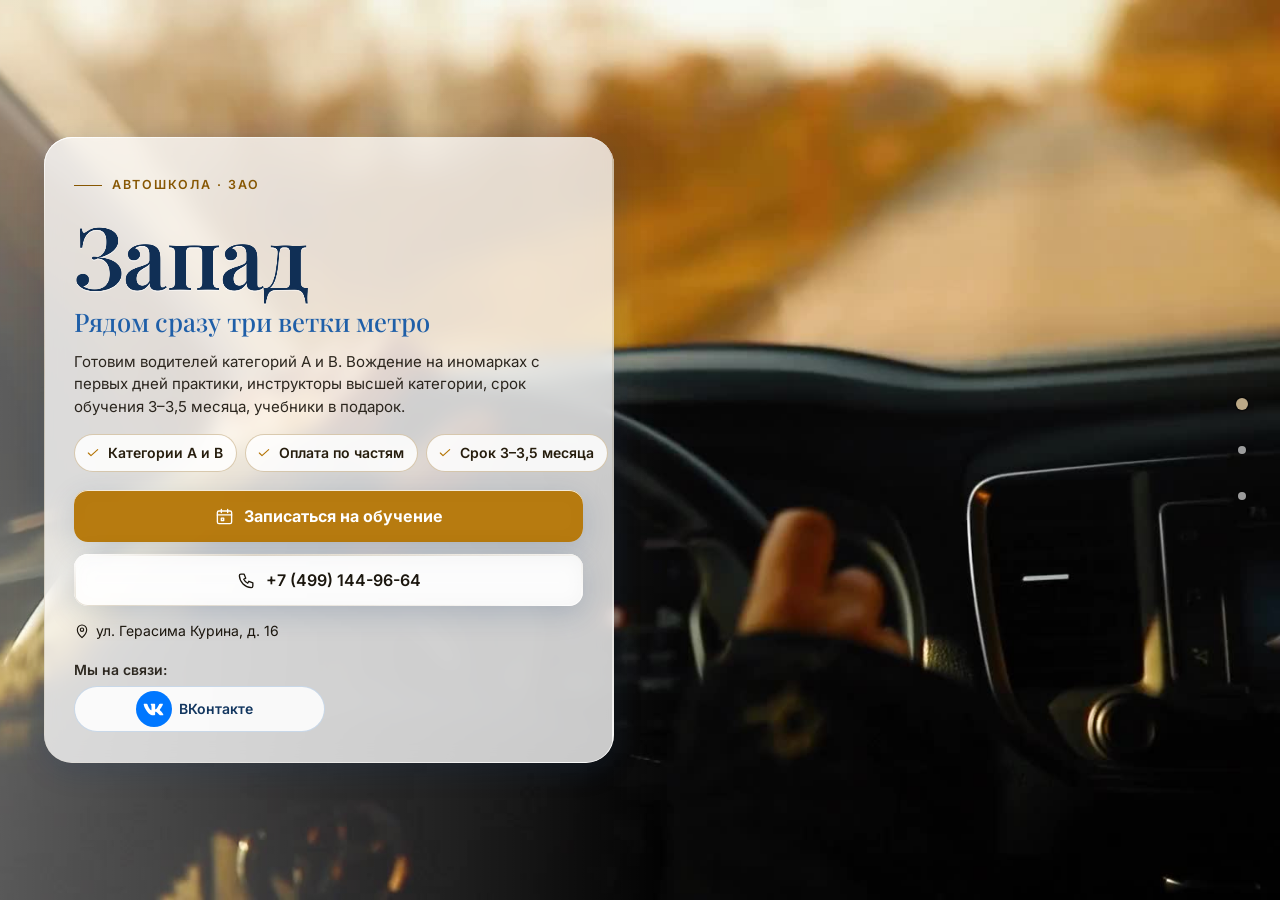
==== commit 5122224e: "Автошкола: этап 1 — главная, цены, контакты" ====
--- a/index.html
+++ b/index.html
@@ -605,7 +605,7 @@
 <link rel="stylesheet" href="css/title-b.css?v=20261112f">
 <link rel="stylesheet" href="css/nevo.css?v=20261112f">
 <link rel="stylesheet" href="css/school.css?v=1">
-<script type="application/ld+json">{"@context": "https://schema.org", "@type": "DrivingSchool", "name": "Автошкола «Запад»", "telephone": "+7 (499) 144-96-64", "email": "info@autozapad.com", "sameAs": ["http://vk.com/autozapad9"], "address": {"@type": "PostalAddress", "streetAddress": "ул. Герасима Курина, д. 16", "addressLocality": "Москва", "addressCountry": "RU"}, "geo": {"@type": "GeoCoordinates", "latitude": 55.7315786, "longitude": 37.4718109}, "department": [], "hasOfferCatalog": {"@type": "OfferCatalog", "name": "Обучение вождению", "itemListElement": [{"@type": "Offer", "itemOffered": {"@type": "Course", "name": "B  — «Стандарт» — Стоимость"}, "price": "36000", "priceCurrency": "RUB"}, {"@type": "Offer", "itemOffered": {"@type": "Course", "name": "B  — «Премиум» — Стоимость"}, "price": "55000", "priceCurrency": "RUB"}, {"@type": "Offer", "itemOffered": {"@type": "Course", "name": "МКПП  — 28 часов — Стоимость"}, "price": "45000", "priceCurrency": "RUB"}, {"@type": "Offer", "itemOffered": {"@type": "Course", "name": "МКПП  — 56 часов — Стоимость"}, "price": "55000", "priceCurrency": "RUB"}, {"@type": "Offer", "itemOffered": {"@type": "Course", "name": "АКПП  — 28 часов — Стоимость"}, "price": "45000", "priceCurrency": "RUB"}, {"@type": "Offer", "itemOffered": {"@type": "Course", "name": "АКПП  — 54 часа — Стоимость"}, "price": "55000", "priceCurrency": "RUB"}]}}</script>
+<script type="application/ld+json">{"@context": "https://schema.org", "@type": "DrivingSchool", "name": "Автошкола «Запад»", "telephone": "+7 (499) 144-96-64", "email": "info@autozapad.com", "sameAs": ["http://vk.com/autozapad9"], "address": {"@type": "PostalAddress", "streetAddress": "ул. Герасима Курина, д. 16", "addressLocality": "Москва", "addressCountry": "RU"}, "geo": {"@type": "GeoCoordinates", "latitude": 55.7315786, "longitude": 37.4718109}, "department": [], "hasOfferCatalog": {"@type": "OfferCatalog", "name": "Обучение вождению", "itemListElement": [{"@type": "Offer", "itemOffered": {"@type": "Course", "name": "B  — «Премиум» — Стоимость"}, "price": "55000", "priceCurrency": "RUB"}, {"@type": "Offer", "itemOffered": {"@type": "Course", "name": "МКПП  — 28 часов — Стоимость"}, "price": "45000", "priceCurrency": "RUB"}, {"@type": "Offer", "itemOffered": {"@type": "Course", "name": "МКПП  — 56 часов — Стоимость"}, "price": "55000", "priceCurrency": "RUB"}, {"@type": "Offer", "itemOffered": {"@type": "Course", "name": "АКПП  — 28 часов — Стоимость"}, "price": "45000", "priceCurrency": "RUB"}, {"@type": "Offer", "itemOffered": {"@type": "Course", "name": "АКПП  — 54 часа — Стоимость"}, "price": "55000", "priceCurrency": "RUB"}]}}</script>
 <style id="city-map-bg">
 /* Фон раздела «Как нас найти» — картинка города школы */
 #contacts .sec-bg{background:#1c2633}
@@ -729,7 +729,7 @@
 <rect class="vlr-band" x="0" y="520" width="1600" height="320"/><path class="vlr-edge" d="M0 524H1600M0 836H1600"/><path class="vlr-dash" d="M0 628H1600M0 732H1600"/><g class="vlr-v" style="--t:11s;--d:-2s"><g transform="translate(0 616)"><rect class="vlr-body" x="0" y="-38" width="150" height="34" rx="12"/><path class="vlr-body" d="M30 -38 L52 -66 H108 L128 -38Z"/><path class="vlr-glass" d="M58 -60 H104 L118 -40 H48Z"/><circle class="vlr-lamp" cx="146" cy="-24" r="5"/><circle class="vlr-wheel" cx="34" cy="-4" r="13"/><circle class="vlr-wheel" cx="118" cy="-4" r="13"/><rect class="vlr-plate" x="53.0" y="-35" width="44" height="26" rx="5"/><text class="vlr-plt" x="75" y="-15">B</text></g></g><g class="vlr-v" style="--t:15s;--d:-7s"><g transform="translate(0 720)"><rect class="vlr-body" x="0" y="-38" width="150" height="34" rx="12"/><path class="vlr-body" d="M30 -38 L52 -66 H108 L128 -38Z"/><path class="vlr-glass" d="M58 -60 H104 L118 -40 H48Z"/><circle class="vlr-lamp" cx="146" cy="-24" r="5"/><circle class="vlr-wheel" cx="34" cy="-4" r="13"/><circle class="vlr-wheel" cx="118" cy="-4" r="13"/><rect class="vlr-plate" x="53.0" y="-35" width="44" height="26" rx="5"/><text class="vlr-plt" x="75" y="-15">B</text></g></g><g class="vlr-v" style="--t:19s;--d:-12s"><g transform="translate(0 824)"><rect class="vlr-body" x="0" y="-38" width="150" height="34" rx="12"/><path class="vlr-body" d="M30 -38 L52 -66 H108 L128 -38Z"/><path class="vlr-glass" d="M58 -60 H104 L118 -40 H48Z"/><circle class="vlr-lamp" cx="146" cy="-24" r="5"/><circle class="vlr-wheel" cx="34" cy="-4" r="13"/><circle class="vlr-wheel" cx="118" cy="-4" r="13"/><rect class="vlr-plate" x="53.0" y="-35" width="44" height="26" rx="5"/><text class="vlr-plt" x="75" y="-15">B</text></g></g></svg></div></div>
       <div class="sec-scroll"><div class="wrap">
         <div class="sec-head glass glow"><span class="kicker rv" style="--i:0">Цены</span><h2 class="h2 rv" style="--i:1">Категории A и B: курсы и стоимость</h2></div>
-        <div class="cbox ac-tbl ac-c1 rv"><div class="ac-tr ac-th"><span>Курс</span><span>Стоимость</span></div><div class="ac-tr"><span class="ac-c"><i>B</i> — «Стандарт»<small>курс обучения</small></span><b>36&nbsp;000&nbsp;₽</b></div><div class="ac-tr"><span class="ac-c"><i>B</i> — «Премиум»<small>курс обучения</small></span><b>55&nbsp;000&nbsp;₽</b></div><div class="ac-tr"><span class="ac-c"><i>МКПП</i> — 28 часов<small>курс обучения</small></span><b>45&nbsp;000&nbsp;₽</b></div><div class="ac-tr"><span class="ac-c"><i>МКПП</i> — 56 часов<small>курс обучения</small></span><b>55&nbsp;000&nbsp;₽</b></div><div class="ac-tr"><span class="ac-c"><i>АКПП</i> — 28 часов<small>курс обучения</small></span><b>45&nbsp;000&nbsp;₽</b></div><div class="ac-tr"><span class="ac-c"><i>АКПП</i> — 54 часа<small>курс обучения</small></span><b>55&nbsp;000&nbsp;₽</b></div></div><div class="cbox ac-extra rv" style="--i:2">Возможна поэтапная оплата: первый взнос <b>10&nbsp;000&nbsp;₽</b>, практика вождения с первых дней</div>
+        <div class="cbox ac-tbl ac-c1 rv"><div class="ac-tr ac-th"><span>Курс</span><span>Стоимость</span></div><div class="ac-tr"><span class="ac-c"><i>B</i> — «Премиум»<small>курс обучения</small></span><b>55&nbsp;000&nbsp;₽</b></div><div class="ac-tr"><span class="ac-c"><i>МКПП</i> — 28 часов<small>курс обучения</small></span><b>45&nbsp;000&nbsp;₽</b></div><div class="ac-tr"><span class="ac-c"><i>МКПП</i> — 56 часов<small>курс обучения</small></span><b>55&nbsp;000&nbsp;₽</b></div><div class="ac-tr"><span class="ac-c"><i>АКПП</i> — 28 часов<small>курс обучения</small></span><b>45&nbsp;000&nbsp;₽</b></div><div class="ac-tr"><span class="ac-c"><i>АКПП</i> — 54 часа<small>курс обучения</small></span><b>55&nbsp;000&nbsp;₽</b></div></div><div class="cbox ac-extra rv" style="--i:2">Возможна поэтапная оплата: первый взнос <b>10&nbsp;000&nbsp;₽</b>, практика вождения с первых дней</div>
         <ul class="a4-notes rv"><li><svg class="ico"><use href="#ico-calendar"/></svg><span>Срок обучения 3–3,5 месяца, удобный график практических занятий</span></li><li><svg class="ico"><use href="#ico-check"/></svg><span>Первый экзамен в ГИБДД входит в стоимость курса</span></li><li><svg class="ico"><use href="#ico-card"/></svg><span>Возможна поэтапная оплата, первый взнос 10 000 ₽</span></li><li><svg class="ico"><use href="#ico-award"/></svg><span>Занятия ведут офицеры экзаменационных подразделений ГИБДД Москвы</span></li></ul>
         <div class="a4-cta rv"><a class="btn btn-primary" href="#book" data-modal="bookModal"><svg class="ico"><use href="#ico-calendar"/></svg><span>Записаться на обучение</span></a></div>
       </div></div>
